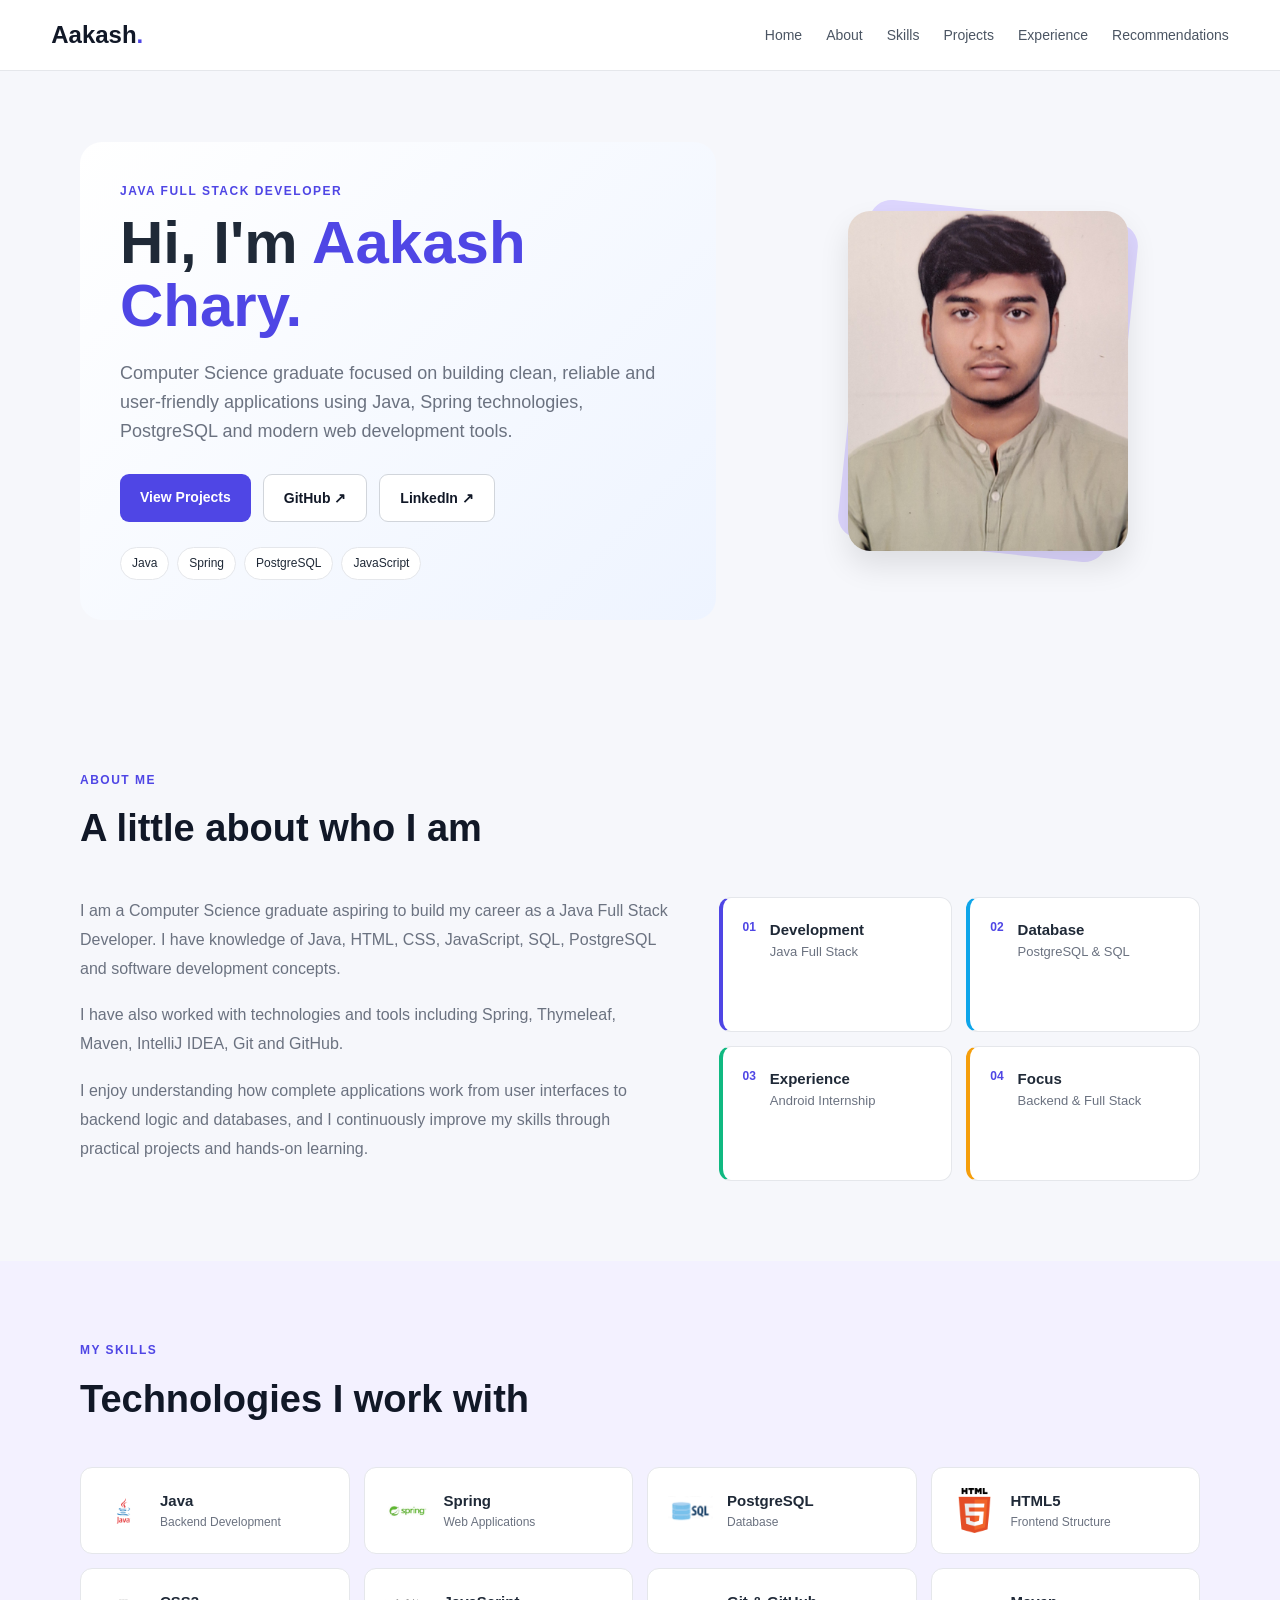
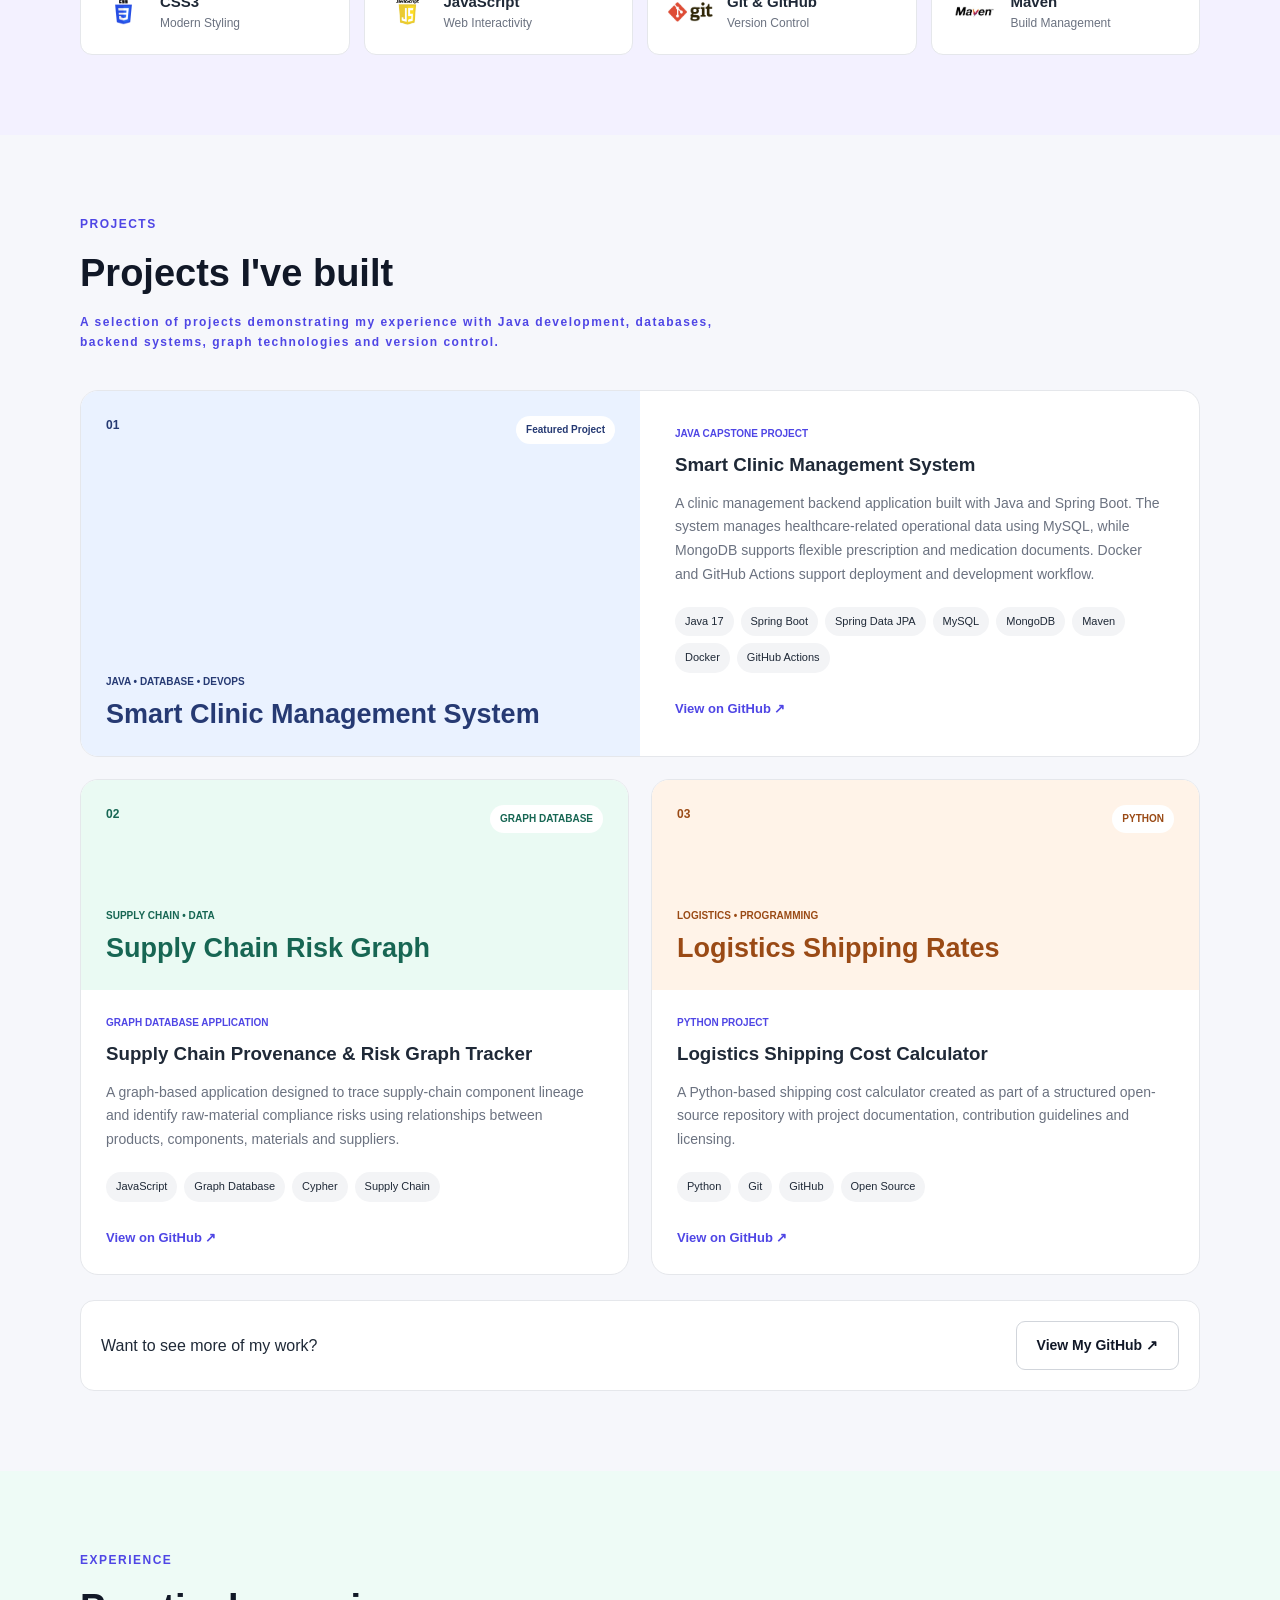
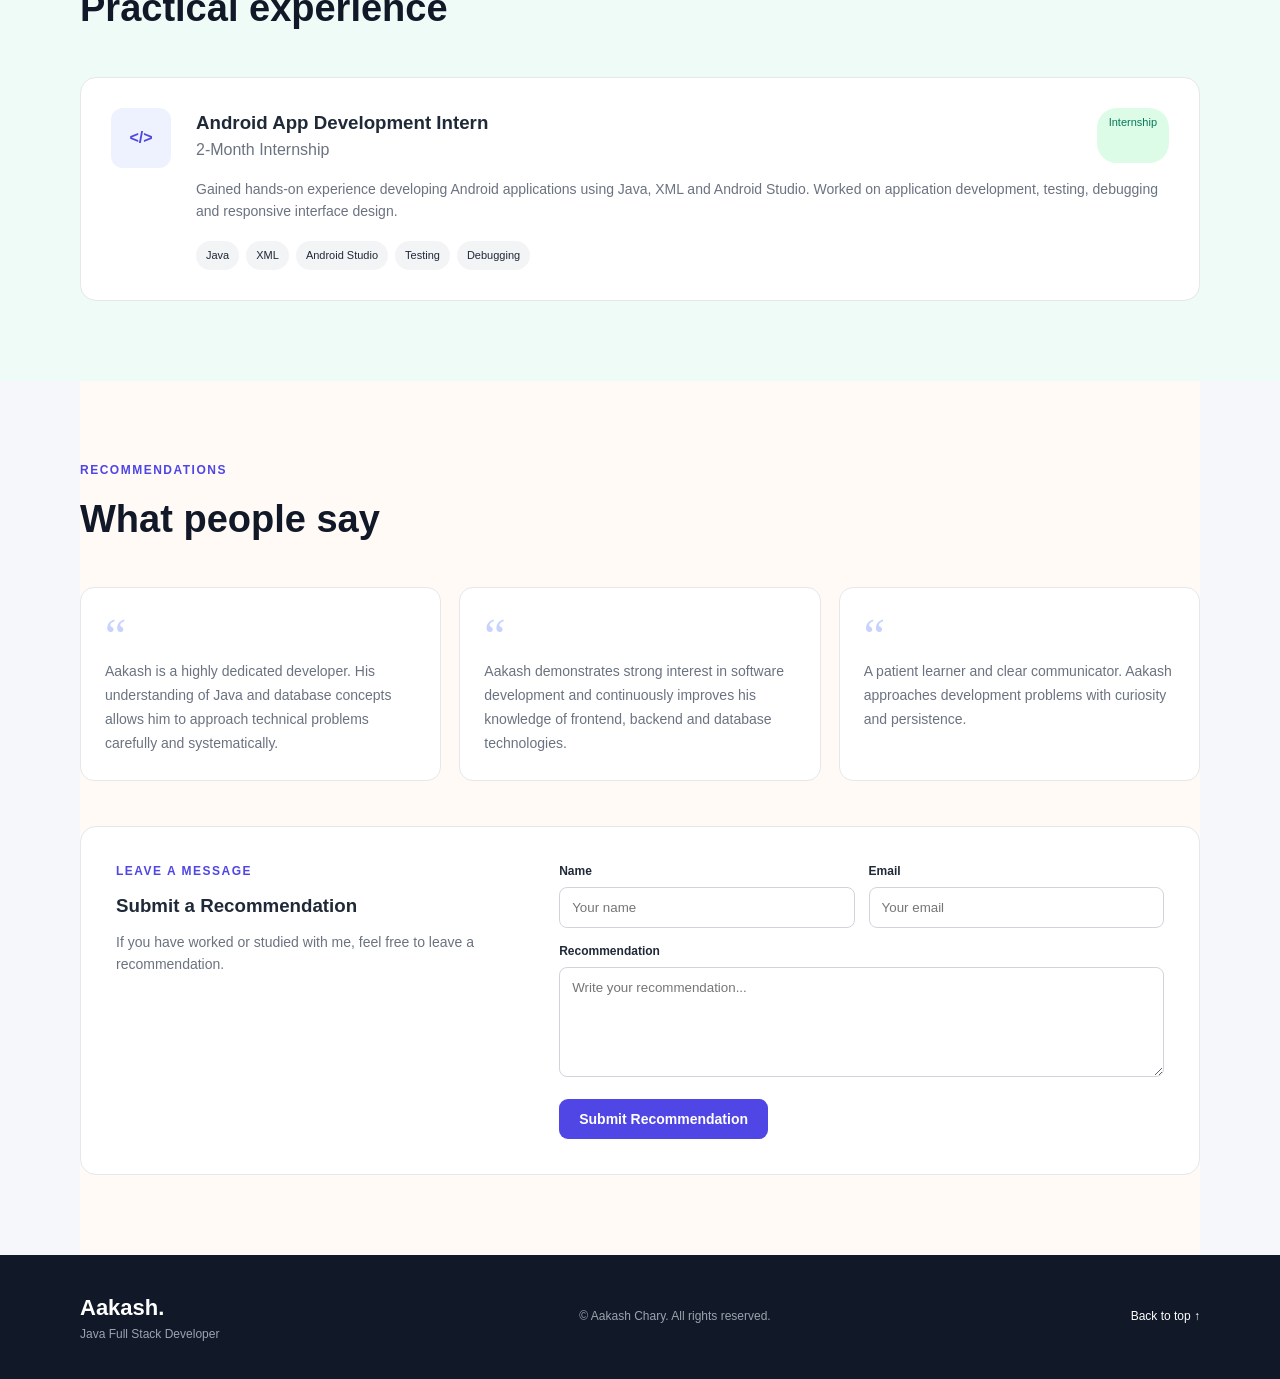
==== index.html @ 5acd891d "Update index.html" ====
<!DOCTYPE html>

<html lang="en">

<head>
    <meta charset="UTF-8">

<meta name="viewport"
      content="width=device-width, initial-scale=1.0">

<meta name="description"
      content="Portfolio of Aakash Chary - Java Full Stack Developer">

<title>Aakash Chary | Java Full Stack Developer</title>

<link rel="stylesheet" href="style.css">

<script src="script.js" defer></script>


</head>

<body id="home">


<!-- Recommendation Popup -->
<div id="popup" class="popup">

    <div class="popup-icon">
        ✓
    </div>

    <div>
        <strong>Thank you!</strong>
        <p>Your recommendation has been added.</p>
    </div>

    <button
        type="button"
        onclick="showPopup(false)"
        aria-label="Close notification"
    >
        ×
    </button>

</div>


<!-- Navigation -->
<header class="header">

    <nav class="navbar">

        <a href="#home" class="logo">
            Aakash<span>.</span>
        </a>

        <button
            class="menu-button"
            id="menuButton"
            aria-label="Open navigation menu"
        >
            ☰
        </button>

        <ul class="nav-links" id="navLinks">

            <li>
                <a href="#home">Home</a>
            </li>

            <li>
                <a href="#about">About</a>
            </li>

            <li>
                <a href="#skills">Skills</a>
            </li>

            <li>
                <a href="#projects">Projects</a>
            </li>

            <li>
                <a href="#experience">Experience</a>
            </li>

            <li>
                <a href="#recommendations">
                    Recommendations
                </a>
            </li>

        </ul>

    </nav>

</header>


<main>

    <!-- HERO -->
    <section class="hero section-container">

        <div class="hero-content">

            <p class="small-heading">
                JAVA FULL STACK DEVELOPER
            </p>

            <h1>
                Hi, I'm
                <span>Aakash Chary.</span>
            </h1>

            <p class="hero-description">
                Computer Science graduate focused on building
                clean, reliable and user-friendly applications
                using Java, Spring technologies, PostgreSQL
                and modern web development tools.
            </p>

            <div class="hero-buttons">

                <a
                    href="#projects"
                    class="button button-primary"
                >
                    View Projects
                </a>

                <a
                    href="https://www.linkedin.com/in/aakashnarayandas/"
                    target="_blank"
                    rel="noopener noreferrer"
                    class="button button-secondary"
                >
                    GitHub ↗
                </a>


    <a href= "https://www.linkedin.com/in/aakashnarayandas/"
       target="_blank"
       rel="noopener noreferrer"
       class="button button-secondary">
        LinkedIn ↗
    </a>

            </div>

            <div class="hero-tags">
                <span>Java</span>
                <span>Spring</span>
                <span>PostgreSQL</span>
                <span>JavaScript</span>
            </div>

        </div>


        <div class="hero-image-wrapper">

            <div class="image-background"></div>

            <img
                src="profile.jpg"
                alt="Aakash Chary"
                class="hero-image"
            >

        </div>

    </section>


    <!-- ABOUT -->
    <section
        id="about"
        class="section section-container"
    >

        <div class="section-title">
            <p>ABOUT ME</p>
            <h2>A little about who I am</h2>
        </div>


        <div class="about-grid">

            <div class="about-content">

                <p>
                    I am a Computer Science graduate aspiring
                    to build my career as a Java Full Stack
                    Developer. I have knowledge of Java,
                    HTML, CSS, JavaScript, SQL, PostgreSQL
                    and software development concepts.
                </p>

                <p>
                    I have also worked with technologies and tools
                    including Spring, Thymeleaf, Maven, IntelliJ IDEA,
                    Git and GitHub.
                </p>

                <p>
                    I enjoy understanding how complete applications
                    work from user interfaces to backend logic and
                    databases, and I continuously improve my skills
                    through practical projects and hands-on learning.
                </p>

            </div>


            <div class="about-details">

                <div class="detail-card">

                    <span class="detail-number">01</span>

                    <div>
                        <h3>Development</h3>
                        <p>Java Full Stack</p>
                    </div>

                </div>


                <div class="detail-card">

                    <span class="detail-number">02</span>

                    <div>
                        <h3>Database</h3>
                        <p>PostgreSQL & SQL</p>
                    </div>

                </div>


                <div class="detail-card">

                    <span class="detail-number">03</span>

                    <div>
                        <h3>Experience</h3>
                        <p>Android Internship</p>
                    </div>

                </div>


                <div class="detail-card">

                    <span class="detail-number">04</span>

                    <div>
                        <h3>Focus</h3>
                        <p>Backend & Full Stack</p>
                    </div>

                </div>

            </div>

        </div>

    </section>


    <!-- SKILLS -->
    <section
        id="skills"
        class="section skills-section"
    >

        <div class="section-container">

            <div class="section-title">
                <p>MY SKILLS</p>
                <h2>Technologies I work with</h2>
            </div>


            <div class="skills-grid">

                <div class="skill-card">

                    <img
                        src="Java-Logo.png"
                        alt="Java Logo"
                    >

                    <div>
                        <h3>Java</h3>
                        <p>Backend Development</p>
                    </div>

                </div>


                <div class="skill-card">

                    <img
                        src="spring-logo.png"
                        alt="spring Logo"
                    >

                    <div>
                        <h3>Spring</h3>
                        <p>Web Applications</p>
                    </div>

                </div>


                <div class="skill-card">

                    <img
                        src="sql-logo.png"
                        alt="PostgreSQL Logo"
                    >

                    <div>
                        <h3>PostgreSQL</h3>
                        <p>Database</p>
                    </div>

                </div>


                <div class="skill-card">

                    <img
                        src="HTMl-logo.png"
                        alt="HTML Logo"
                    >

                    <div>
                        <h3>HTML5</h3>
                        <p>Frontend Structure</p>
                    </div>

                </div>


                <div class="skill-card">

                    <img
                        src="CSSLogo.jpg"
                        alt="CSS Logo"
                    >

                    <div>
                        <h3>CSS3</h3>
                        <p>Modern Styling</p>
                    </div>

                </div>


                <div class="skill-card">

                    <img
                        src="javascript-logo.png"
                        alt="JavaScript Logo"
                    >

                    <div>
                        <h3>JavaScript</h3>
                        <p>Web Interactivity</p>
                    </div>

                </div>


                <div class="skill-card">

                     <img
                        src="git-logo.png"
                        alt="git Logo"
                    >

                    <div>
                        <h3>Git & GitHub</h3>
                        <p>Version Control</p>
                    </div>

                </div>


                <div class="skill-card">

                   <img
                        src="maven-logo.png"
                        alt="maven Logo"
                    >


                    <div>
                        <h3>Maven</h3>
                        <p>Build Management</p>
                    </div>

                </div>

            </div>

        </div>

    </section>


    <!-- PROJECTS -->
    <section
        id="projects"
        class="section section-container"
    >

        <div class="section-title">

            <p>PROJECTS</p>

            <h2>
                Projects I've built
            </h2>

            <p class="section-description">
                A selection of projects demonstrating my experience
                with Java development, databases, backend systems,
                graph technologies and version control.
            </p>

        </div>


        <div class="projects-grid">


            <!-- PROJECT 1 -->
            <article class="project-card featured-project">

                <div class="project-top clinic-project">

                    <div class="project-top-row">

                        <span class="project-number">
                            01
                        </span>

                        <span class="featured-badge">
                            Featured Project
                        </span>

                    </div>

                    <div>

                        <p class="project-small-title">
                            JAVA • DATABASE • DEVOPS
                        </p>

                        <h3>
                            Smart Clinic
                            Management System
                        </h3>

                    </div>

                </div>


                <div class="project-body">

                    <p class="project-category">
                        JAVA CAPSTONE PROJECT
                    </p>

                    <h3>
                        Smart Clinic Management System
                    </h3>

                    <p class="project-description">
                        A clinic management backend application built
                        with Java and Spring Boot. The system manages
                        healthcare-related operational data using MySQL,
                        while MongoDB supports flexible prescription
                        and medication documents. Docker and GitHub
                        Actions support deployment and development workflow.
                    </p>


                    <div class="project-technologies">

                        <span>Java 17</span>
                        <span>Spring Boot</span>
                        <span>Spring Data JPA</span>
                        <span>MySQL</span>
                        <span>MongoDB</span>
                        <span>Maven</span>
                        <span>Docker</span>
                        <span>GitHub Actions</span>

                    </div>


                    <div class="project-links">

                        <a
                            href="https://github.com/aakashkamsahamnida/java-database-capstone"
                            target="_blank"
                            rel="noopener noreferrer"
                        >
                            View on GitHub
                            <span>↗</span>
                        </a>

                    </div>

                </div>

            </article>


            <!-- PROJECT 2 -->
            <article class="project-card">

                <div class="project-top supply-project">

                    <div class="project-top-row">

                        <span class="project-number">
                            02
                        </span>

                        <span class="project-type">
                            GRAPH DATABASE
                        </span>

                    </div>


                    <div>

                        <p class="project-small-title">
                            SUPPLY CHAIN • DATA
                        </p>

                        <h3>
                            Supply Chain
                            Risk Graph
                        </h3>

                    </div>

                </div>


                <div class="project-body">

                    <p class="project-category">
                        GRAPH DATABASE APPLICATION
                    </p>

                    <h3>
                        Supply Chain Provenance
                        & Risk Graph Tracker
                    </h3>

                    <p class="project-description">
                        A graph-based application designed to trace
                        supply-chain component lineage and identify
                        raw-material compliance risks using relationships
                        between products, components, materials and suppliers.
                    </p>


                    <div class="project-technologies">

                        <span>JavaScript</span>
                        <span>Graph Database</span>
                        <span>Cypher</span>
                        <span>Supply Chain</span>

                    </div>


                    <div class="project-links">

                        <a
                            href="https://github.com/aakashkamsahamnida/supply-chain-graph"
                            target="_blank"
                            rel="noopener noreferrer"
                        >
                            View on GitHub
                            <span>↗</span>
                        </a>

                    </div>

                </div>

            </article>


            <!-- PROJECT 3 -->
            <article class="project-card">

                <div class="project-top logistics-project">

                    <div class="project-top-row">

                        <span class="project-number">
                            03
                        </span>

                        <span class="project-type">
                            PYTHON
                        </span>

                    </div>


                    <div>

                        <p class="project-small-title">
                            LOGISTICS • PROGRAMMING
                        </p>

                        <h3>
                            Logistics
                            Shipping Rates
                        </h3>

                    </div>

                </div>


                <div class="project-body">

                    <p class="project-category">
                        PYTHON PROJECT
                    </p>

                    <h3>
                        Logistics Shipping
                        Cost Calculator
                    </h3>

                    <p class="project-description">
                        A Python-based shipping cost calculator
                        created as part of a structured open-source
                        repository with project documentation,
                        contribution guidelines and licensing.
                    </p>


                    <div class="project-technologies">

                        <span>Python</span>
                        <span>Git</span>
                        <span>GitHub</span>
                        <span>Open Source</span>

                    </div>


                    <div class="project-links">

                        <a
                            href="https://github.com/aakashkamsahamnida/LogisticsShippingRates"
                            target="_blank"
                            rel="noopener noreferrer"
                        >
                            View on GitHub
                            <span>↗</span>
                        </a>

                    </div>

                </div>

            </article>

        </div>


        <div class="all-projects-link">

            <p>
                Want to see more of my work?
            </p>

            <a
                href="https://github.com/aakashkamsahamnida"
                target="_blank"
                rel="noopener noreferrer"
                class="button button-secondary"
            >
                View My GitHub ↗
            </a>

        </div>

    </section>


    <!-- EXPERIENCE -->
    <section
        id="experience"
        class="section experience-section"
    >

        <div class="section-container">

            <div class="section-title">
                <p>EXPERIENCE</p>
                <h2>Practical experience</h2>
            </div>


            <div class="experience-card">

                <div class="experience-icon">
                    &lt;/&gt;
                </div>


                <div class="experience-content">

                    <div class="experience-title">

                        <div>

                            <h3>
                                Android App Development Intern
                            </h3>

                            <p>
                                2-Month Internship
                            </p>

                        </div>


                        <span class="experience-badge">
                            Internship
                        </span>

                    </div>


                    <p>
                        Gained hands-on experience developing Android
                        applications using Java, XML and Android Studio.
                        Worked on application development, testing,
                        debugging and responsive interface design.
                    </p>


                    <div class="experience-skills">

                        <span>Java</span>
                        <span>XML</span>
                        <span>Android Studio</span>
                        <span>Testing</span>
                        <span>Debugging</span>

                    </div>

                </div>

            </div>

        </div>

    </section>


    <!-- RECOMMENDATIONS -->
    <section
        id="recommendations"
        class="section section-container"
    >

        <div class="section-title">

            <p>RECOMMENDATIONS</p>

            <h2>
                What people say
            </h2>

        </div>


        <div
            id="all_recommendations"
            class="recommendations-grid"
        >

            <article class="recommendation-card">

                <div class="quote">
                    “
                </div>

                <p class="rec-text">
                    Aakash is a highly dedicated developer.
                    His understanding of Java and database
                    concepts allows him to approach technical
                    problems carefully and systematically.
                </p>

            </article>


            <article class="recommendation-card">

                <div class="quote">
                    “
                </div>

                <p class="rec-text">
                    Aakash demonstrates strong interest in
                    software development and continuously
                    improves his knowledge of frontend,
                    backend and database technologies.
                </p>

            </article>


            <article class="recommendation-card">

                <div class="quote">
                    “
                </div>

                <p class="rec-text">
                    A patient learner and clear communicator.
                    Aakash approaches development problems
                    with curiosity and persistence.
                </p>

            </article>

        </div>


        <div class="recommendation-form-container">

            <div class="recommendation-info">

                <p class="small-heading">
                    LEAVE A MESSAGE
                </p>

                <h3>
                    Submit a Recommendation
                </h3>

                <p>
                    If you have worked or studied with me,
                    feel free to leave a recommendation.
                </p>

            </div>


            <form id="recommendation_form">

                <div class="form-row">

                    <div class="form-group">

                        <label for="new_name">
                            Name
                        </label>

                        <input
                            type="text"
                            id="new_name"
                            placeholder="Your name"
                            required
                        >

                    </div>


                    <div class="form-group">

                        <label for="new_email">
                            Email
                        </label>

                        <input
                            type="email"
                            id="new_email"
                            placeholder="Your email"
                            required
                        >

                    </div>

                </div>


                <div class="form-group">

                    <label for="new_recommendation">
                        Recommendation
                    </label>

                    <textarea
                        id="new_recommendation"
                        placeholder="Write your recommendation..."
                        required
                    ></textarea>

                </div>


                <button
                    type="submit"
                    class="button button-primary"
                >
                    Submit Recommendation
                </button>

            </form>

        </div>

    </section>

</main>


<!-- FOOTER -->
<footer class="footer">

    <div class="section-container footer-content">

        <div>

            <a href="#home" class="footer-logo">
                Aakash<span>.</span>
            </a>

            <p>
                Java Full Stack Developer
            </p>

        </div>


        <p>
            © <span id="currentYear"></span>
            Aakash Chary. All rights reserved.
        </p>


        <a href="#home" class="back-top">
            Back to top ↑
        </a>

    </div>

</footer>


</body>

</html>
---- style.css ----
* {
    margin: 0;
    padding: 0;
    box-sizing: border-box;
}

html {
    scroll-behavior: smooth;
}

body {
    font-family: Arial, Helvetica, sans-serif;
    background-color: #f6f7fb;
    color: #1f2937;
    line-height: 1.6;
}

img {
    max-width: 100%;
    display: block;
}

.section-container {
    width: 90%;
    max-width: 1120px;
    margin: auto;
}

.section {
    padding: 80px 0;
}


/* NAVBAR */

.header {
    position: sticky;
    top: 0;
    z-index: 1000;
    background-color: white;
    border-bottom: 1px solid #e5e7eb;
}

.navbar {
    width: 92%;
    max-width: 1200px;
    min-height: 70px;
    margin: auto;

    display: flex;
    align-items: center;
    justify-content: space-between;
}

.logo {
    text-decoration: none;
    font-size: 24px;
    font-weight: bold;
    color: #111827;
}

.logo span {
    color: #4f46e5;
}

.nav-links {
    list-style: none;
    display: flex;
    gap: 24px;
}

.nav-links a {
    text-decoration: none;
    color: #4b5563;
    font-size: 14px;
}

.nav-links a:hover {
    color: #4f46e5;
    font-weight: bold;
    text-decoration: underline;
}

.menu-button {
    display: none;
    border: none;
    background: none;
    font-size: 26px;
    cursor: pointer;
}


/* HERO */

.hero {
    min-height: 620px;

    display: grid;
    grid-template-columns: 1.2fr 0.8fr;
    align-items: center;
    gap: 60px;

    padding-top: 70px;
    padding-bottom: 70px;
}

.hero-content {
    padding: 40px;

    background: linear-gradient(
        135deg,
        #ffffff,
        #eef4ff
    );

    border-radius: 22px;
}

.small-heading {
    color: #4f46e5;
    font-size: 12px;
    font-weight: bold;
    letter-spacing: 1.5px;
    margin-bottom: 10px;
}

.hero h1 {
    font-size: 60px;
    line-height: 1.05;
    margin-bottom: 22px;
}

.hero h1 span {
    color: #4f46e5;
}

.hero-description {
    color: #6b7280;
    font-size: 18px;
    max-width: 650px;
}

.hero-buttons {
    display: flex;
    gap: 12px;
    margin-top: 28px;
}

.button {
    display: inline-block;
    padding: 12px 20px;

    border-radius: 9px;
    text-decoration: none;

    font-size: 14px;
    font-weight: bold;

    cursor: pointer;
}

.button-primary {
    background-color: #4f46e5;
    color: white;
    border: none;
}

.button-primary:hover {
    background-color: #4338ca;
}

.button-secondary {
    background-color: white;
    color: #111827;
    border: 1px solid #d1d5db;
}

.hero-tags {
    display: flex;
    flex-wrap: wrap;
    gap: 8px;
    margin-top: 25px;
}

.hero-tags span {
    background-color: white;
    border: 1px solid #e5e7eb;
    border-radius: 20px;

    padding: 6px 11px;

    font-size: 12px;
}

.hero-image-wrapper {
    position: relative;

    display: flex;
    justify-content: center;
}

.hero-image {
    position: relative;
    z-index: 2;

    width: 280px;
    height: 340px;

    object-fit: cover;

    border-radius: 22px;

    box-shadow: 0 15px 30px rgba(0, 0, 0, 0.1);
}

.image-background {
    position: absolute;

    width: 270px;
    height: 340px;

    background-color: #ddd6fe;

    border-radius: 22px;

    transform: rotate(6deg);
}


/* SECTION HEADINGS */

.section-title {
    margin-bottom: 38px;
}

.section-title > p {
    color: #4f46e5;
    font-size: 12px;
    font-weight: bold;
    letter-spacing: 1.5px;
    margin-bottom: 8px;
}

.section-title h2 {
    font-size: 38px;
    color: #111827;
}

.section-description {
    margin-top: 10px;
    max-width: 650px;
    color: #6b7280;
}


/* ABOUT */

.about-grid {
    display: grid;
    grid-template-columns: 1.1fr 0.9fr;
    gap: 50px;
}

.about-content p {
    color: #6b7280;
    margin-bottom: 18px;
    line-height: 1.8;
}

.about-details {
    display: grid;
    grid-template-columns: repeat(2, 1fr);
    gap: 14px;
}

.detail-card {
    display: flex;
    gap: 14px;

    background-color: white;

    padding: 20px;

    border: 1px solid #e5e7eb;
    border-left: 4px solid #4f46e5;

    border-radius: 12px;
}

.detail-card:nth-child(2) {
    border-left-color: #0ea5e9;
}

.detail-card:nth-child(3) {
    border-left-color: #10b981;
}

.detail-card:nth-child(4) {
    border-left-color: #f59e0b;
}

.detail-number {
    color: #4f46e5;
    font-size: 12px;
    font-weight: bold;
}

.detail-card h3 {
    font-size: 15px;
}

.detail-card p {
    color: #6b7280;
    font-size: 13px;
}


/* SKILLS */

.skills-section {
    background-color: #f3f1ff;
}

.skills-grid {
    display: grid;
    grid-template-columns: repeat(4, 1fr);
    gap: 14px;
}

.skill-card {
    display: flex;
    align-items: center;
    gap: 14px;

    background-color: white;

    padding: 20px;

    border-radius: 12px;

    border: 1px solid #e5e7eb;
}

.skill-card:hover {
    transform: translateY(-3px);
}

.skill-card img {
    width: 45px;
    height: 45px;
    object-fit: contain;
}

.skill-letter {
    width: 45px;
    height: 45px;

    display: flex;
    align-items: center;
    justify-content: center;

    background-color: #eef2ff;
    color: #4f46e5;

    border-radius: 10px;

    font-weight: bold;
}

.skill-card h3 {
    font-size: 15px;
}

.skill-card p {
    font-size: 12px;
    color: #6b7280;
}


/* PROJECTS */

.projects-grid {
    display: grid;
    grid-template-columns: repeat(2, 1fr);
    gap: 22px;
}

.project-card {
    background-color: white;

    border: 1px solid #e5e7eb;

    border-radius: 18px;

    overflow: hidden;
}

.featured-project {
    grid-column: 1 / -1;

    display: grid;
    grid-template-columns: 1fr 1fr;
}

.project-top {
    min-height: 210px;
    padding: 25px;

    display: flex;
    flex-direction: column;
    justify-content: space-between;
}

.featured-project .project-top {
    min-height: 360px;
}

.project-top-row {
    display: flex;
    justify-content: space-between;
}

.project-number {
    font-size: 12px;
    font-weight: bold;
}

.project-type,
.featured-badge {
    font-size: 10px;
    font-weight: bold;

    background-color: white;

    padding: 6px 10px;

    border-radius: 20px;
}

.project-small-title {
    font-size: 10px;
    font-weight: bold;

    margin-bottom: 8px;
}

.project-top h3 {
    font-size: 27px;
    line-height: 1.2;
}

.clinic-project {
    background-color: #eaf2ff;
    color: #263a73;
}

.supply-project {
    background-color: #eafaf3;
    color: #176653;
}

.logistics-project {
    background-color: #fff3e8;
    color: #9a4a15;
}

.project-body {
    padding: 25px;
}

.featured-project .project-body {
    display: flex;
    flex-direction: column;
    justify-content: center;
    padding: 35px;
}

.project-category {
    color: #4f46e5;
    font-size: 10px;
    font-weight: bold;

    margin-bottom: 8px;
}

.project-body h3 {
    margin-bottom: 12px;
}

.project-description {
    color: #6b7280;
    font-size: 14px;
    line-height: 1.7;
}

.project-technologies {
    display: flex;
    flex-wrap: wrap;
    gap: 7px;

    margin-top: 20px;
}

.project-technologies span {
    background-color: #f3f4f6;

    padding: 6px 10px;

    border-radius: 20px;

    font-size: 11px;
}

.project-links {
    margin-top: 22px;
}

.project-links a {
    color: #4f46e5;
    text-decoration: none;
    font-weight: bold;
    font-size: 13px;
}

.project-links a:hover {
    text-decoration: underline;
}

.all-projects-link {
    margin-top: 25px;

    padding: 20px;

    display: flex;
    justify-content: space-between;
    align-items: center;

    background-color: white;

    border: 1px solid #e5e7eb;

    border-radius: 14px;
}


/* EXPERIENCE */

.experience-section {
    background-color: #eefbf6;
}

.experience-card {
    display: grid;
    grid-template-columns: auto 1fr;

    gap: 25px;

    padding: 30px;

    background-color: white;

    border: 1px solid #e5e7eb;

    border-radius: 16px;
}

.experience-icon {
    width: 60px;
    height: 60px;

    display: flex;
    align-items: center;
    justify-content: center;

    background-color: #eef2ff;

    color: #4f46e5;

    border-radius: 12px;

    font-weight: bold;
}

.experience-title {
    display: flex;
    justify-content: space-between;

    margin-bottom: 15px;
}

.experience-title p,
.experience-content > p {
    color: #6b7280;
}

.experience-content > p {
    font-size: 14px;
}

.experience-badge {
    background-color: #dcfce7;
    color: #047857;

    padding: 6px 12px;

    border-radius: 20px;

    font-size: 11px;
}

.experience-skills {
    display: flex;
    flex-wrap: wrap;

    gap: 7px;

    margin-top: 18px;
}

.experience-skills span {
    background-color: #f3f4f6;

    padding: 6px 10px;

    border-radius: 20px;

    font-size: 11px;
}


/* RECOMMENDATIONS */

#recommendations {
    background-color: #fffaf5;
}

.recommendations-grid {
    display: grid;

    grid-template-columns: repeat(3, 1fr);

    gap: 18px;
}

.recommendation-card {
    background-color: white;

    padding: 24px;

    border: 1px solid #e5e7eb;

    border-radius: 14px;
}

.quote {
    font-family: Georgia, serif;

    color: #c7d2fe;

    font-size: 48px;

    line-height: 1;
}

.rec-text {
    color: #6b7280;

    font-size: 14px;

    line-height: 1.7;
}

.recommendation-author {
    display: block;

    margin-top: 12px;

    font-size: 13px;
}


/* FORM */

.recommendation-form-container {
    margin-top: 45px;

    display: grid;
    grid-template-columns: 0.8fr 1.2fr;

    gap: 40px;

    padding: 35px;

    background-color: white;

    border: 1px solid #e5e7eb;

    border-radius: 16px;
}

.recommendation-info h3 {
    margin-bottom: 10px;
}

.recommendation-info p:last-child {
    color: #6b7280;

    font-size: 14px;
}

.form-row {
    display: grid;

    grid-template-columns: 1fr 1fr;

    gap: 14px;
}

.form-group {
    margin-bottom: 14px;
}

.form-group label {
    display: block;

    margin-bottom: 6px;

    font-size: 12px;

    font-weight: bold;
}

.form-group input,
.form-group textarea {
    width: 100%;

    padding: 12px;

    border: 1px solid #d1d5db;

    border-radius: 8px;

    font-family: Arial, Helvetica, sans-serif;
}

.form-group textarea {
    min-height: 110px;

    resize: vertical;
}


/* POPUP */

.popup {
    display: none;

    position: fixed;

    top: 90px;

    left: 50%;

    transform: translateX(-50%);

    z-index: 2000;

    width: 90%;
    max-width: 420px;

    padding: 14px;

    align-items: center;

    gap: 12px;

    background-color: #f0fdf4;

    color: #166534;

    border: 1px solid #bbf7d0;

    border-radius: 10px;
}

.popup-icon {
    width: 34px;
    height: 34px;

    display: flex;
    align-items: center;
    justify-content: center;

    background-color: #22c55e;

    color: white;

    border-radius: 50%;

    font-weight: bold;
}

.popup button {
    margin-left: auto;

    border: none;

    background: none;

    font-size: 20px;

    cursor: pointer;
}


/* FOOTER */

.footer {
    background-color: #111827;

    color: white;

    padding: 35px 0;
}

.footer-content {
    display: flex;
    justify-content: space-between;
    align-items: center;

    gap: 20px;
}

.footer-logo {
    color: white;

    text-decoration: none;

    font-size: 22px;

    font-weight: bold;
}

.footer-content p {
    color: #9ca3af;

    font-size: 12px;
}

.back-top {
    color: white;

    text-decoration: none;

    font-size: 12px;
}


/* TABLET */

@media screen and (max-width: 950px) {

    .hero {
        grid-template-columns: 1fr;

        text-align: center;
    }

    .hero-image-wrapper {
        order: -1;
    }

    .hero-buttons,
    .hero-tags {
        justify-content: center;
    }

    .about-grid {
        grid-template-columns: 1fr;
    }

    .skills-grid {
        grid-template-columns: repeat(2, 1fr);
    }

    .projects-grid {
        grid-template-columns: 1fr;
    }

    .featured-project {
        grid-column: auto;

        display: block;
    }

    .featured-project .project-top {
        min-height: 220px;
    }

    .recommendations-grid {
        grid-template-columns: 1fr;
    }

    .recommendation-form-container {
        grid-template-columns: 1fr;
    }
}


/* MOBILE */

@media screen and (max-width: 800px) {

    .menu-button {
        display: block;
    }

    .nav-links {
        display: none;

        position: absolute;

        top: 70px;

        left: 0;
        right: 0;

        flex-direction: column;

        background-color: white;

        padding: 20px;
    }

    .nav-links.active {
        display: flex;
    }

    .experience-card {
        grid-template-columns: 1fr;
    }

    .footer-content {
        flex-direction: column;

        text-align: center;
    }
}


/* SMALL MOBILE */

@media screen and (max-width: 600px) {

    .section {
        padding: 60px 0;
    }

    .hero {
        min-height: auto;

        padding-top: 40px;
    }

    .hero-content {
        padding: 25px 20px;
    }

    .hero h1 {
        font-size: 42px;
    }

    .hero-description {
        font-size: 16px;
    }

    .hero-buttons {
        flex-direction: column;
    }

    .about-details {
        grid-template-columns: 1fr;
    }

    .skills-grid {
        grid-template-columns: 1fr;
    }

    .form-row {
        grid-template-columns: 1fr;
    }

    .recommendation-form-container {
        padding: 22px;
    }

    .all-projects-link {
        flex-direction: column;

        text-align: center;
    }
}
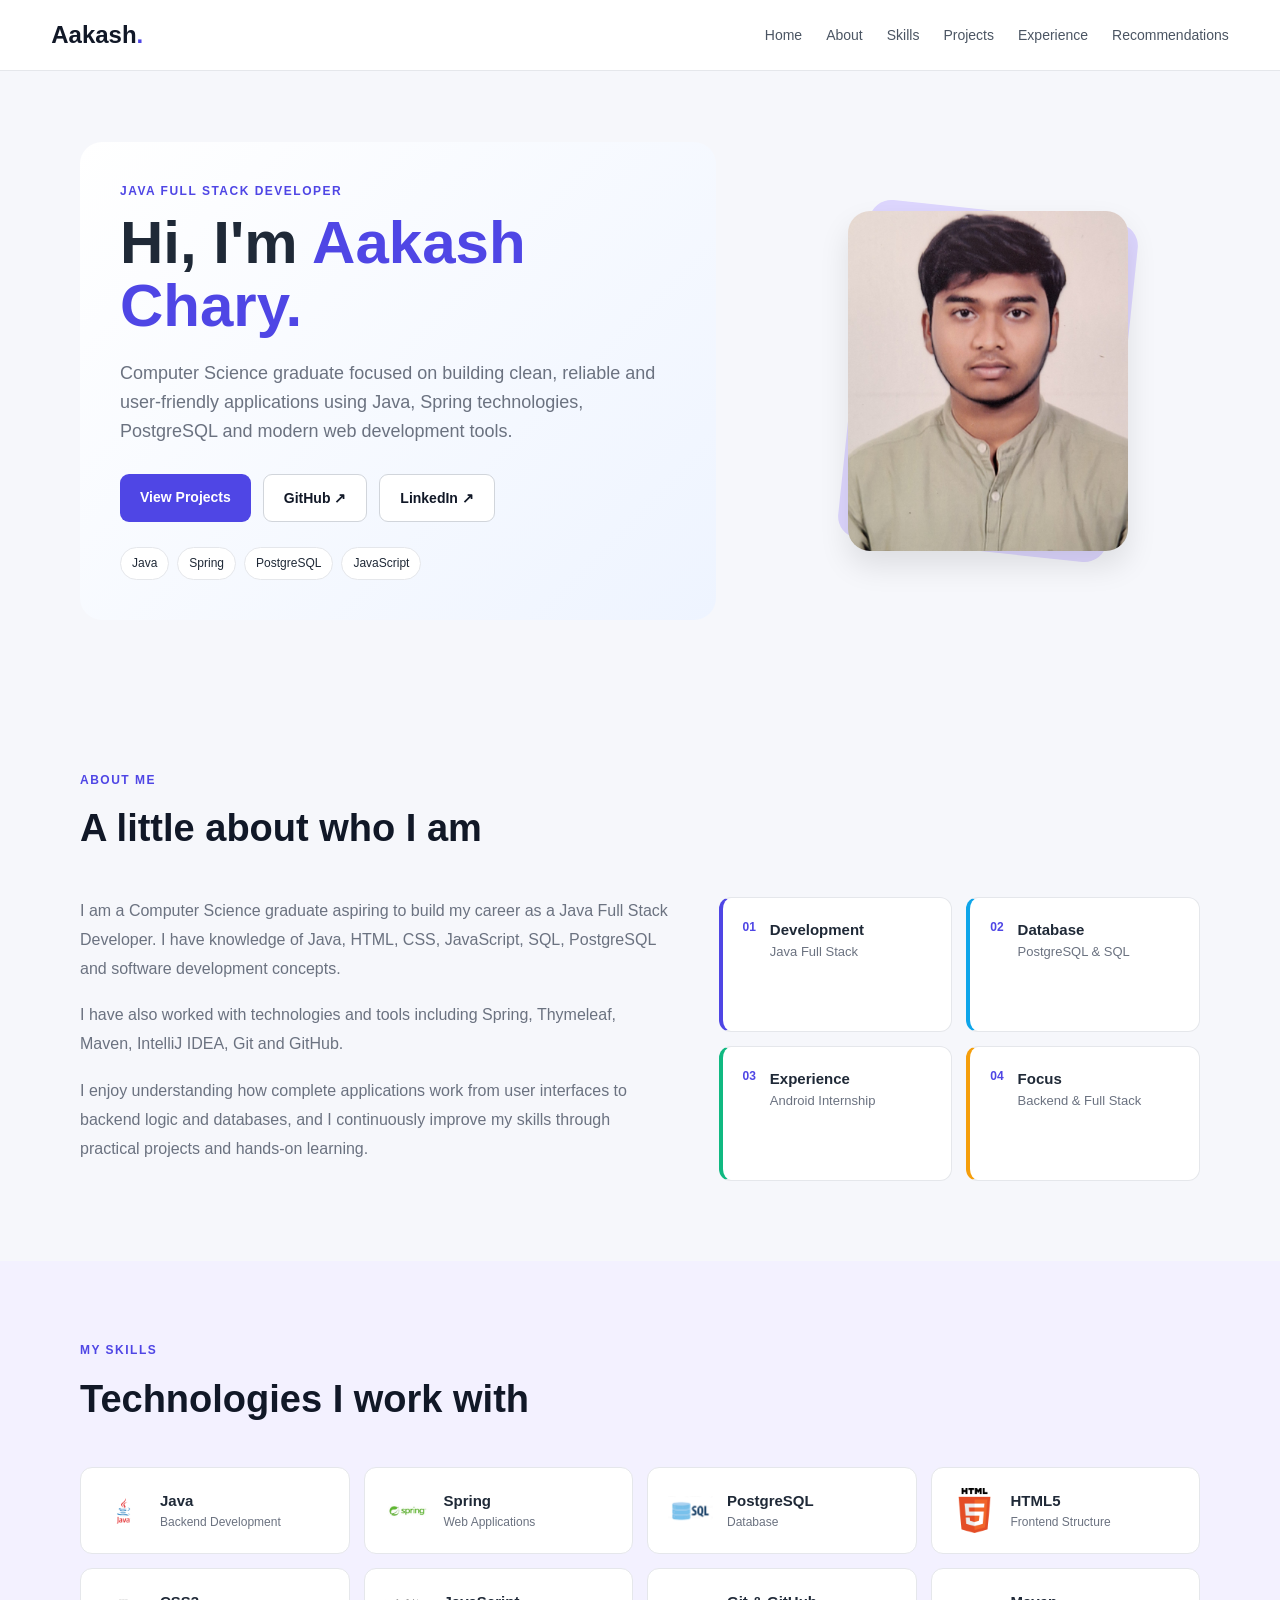
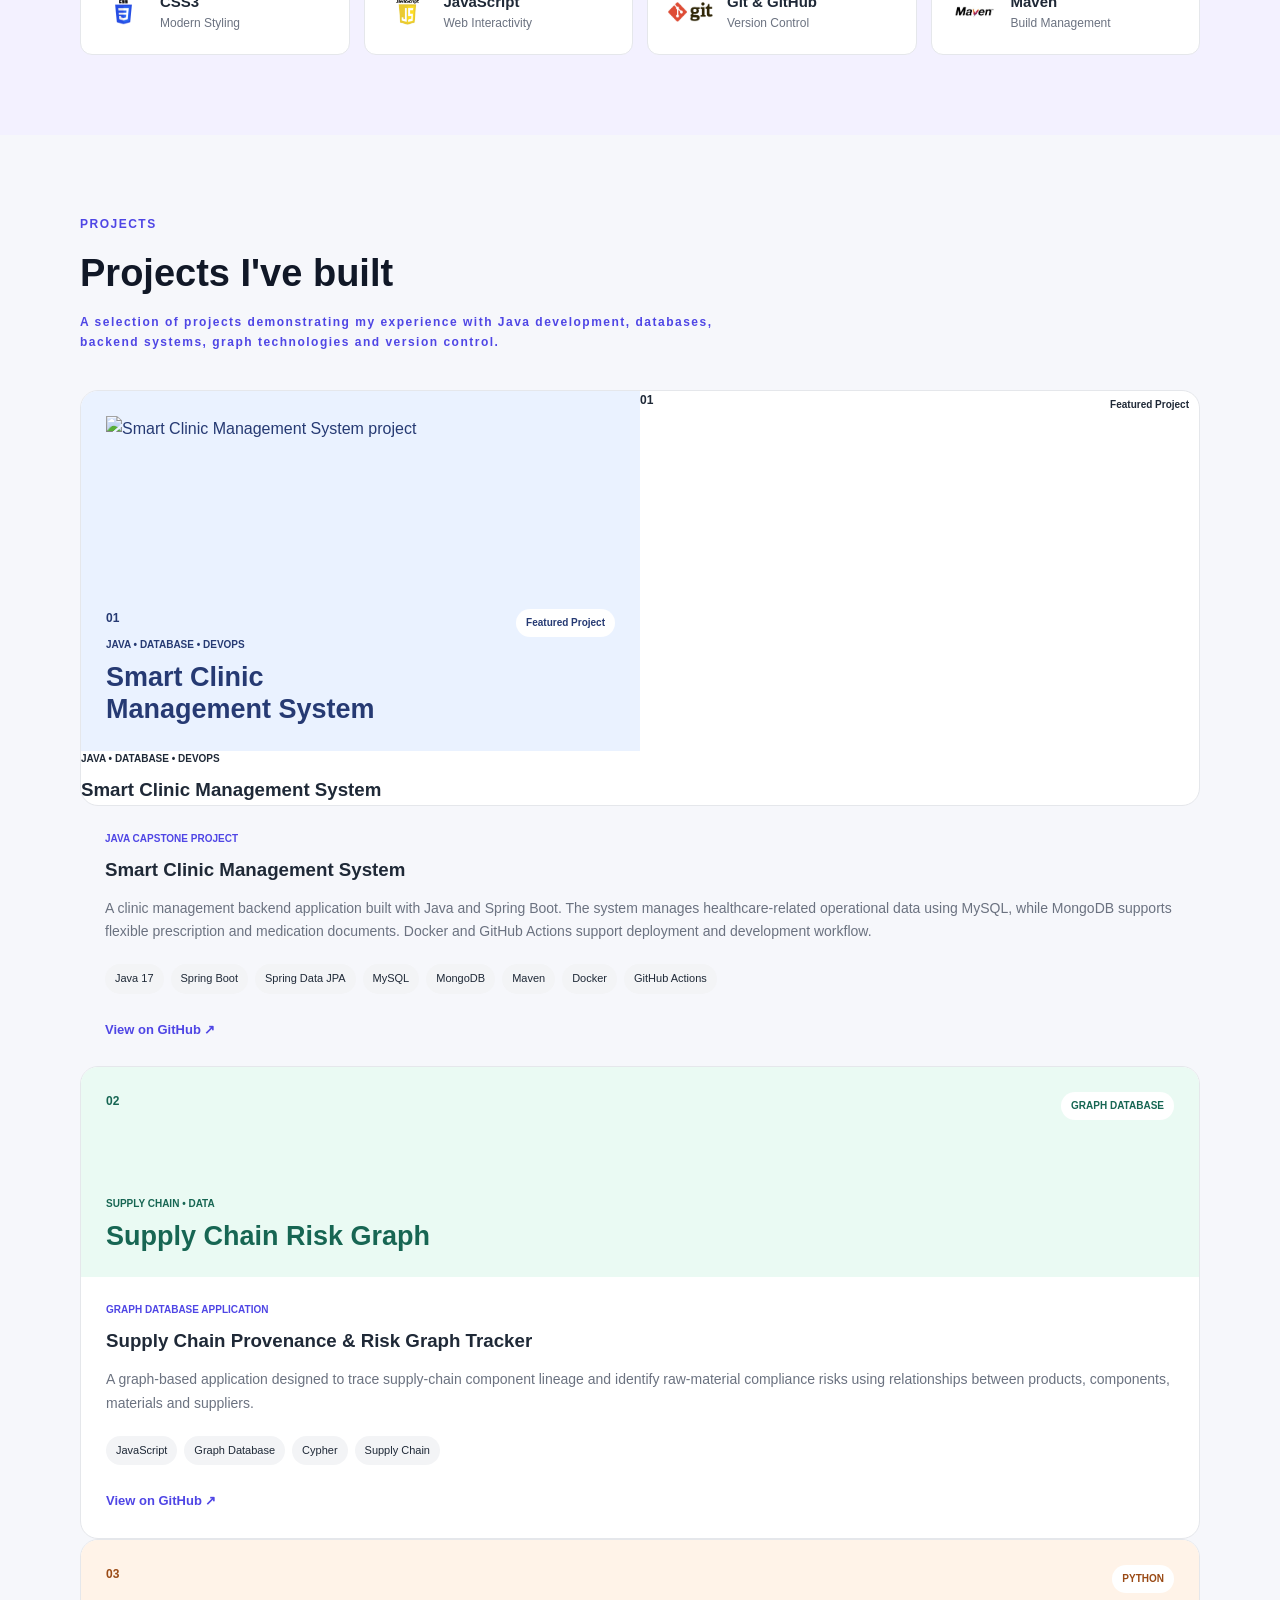
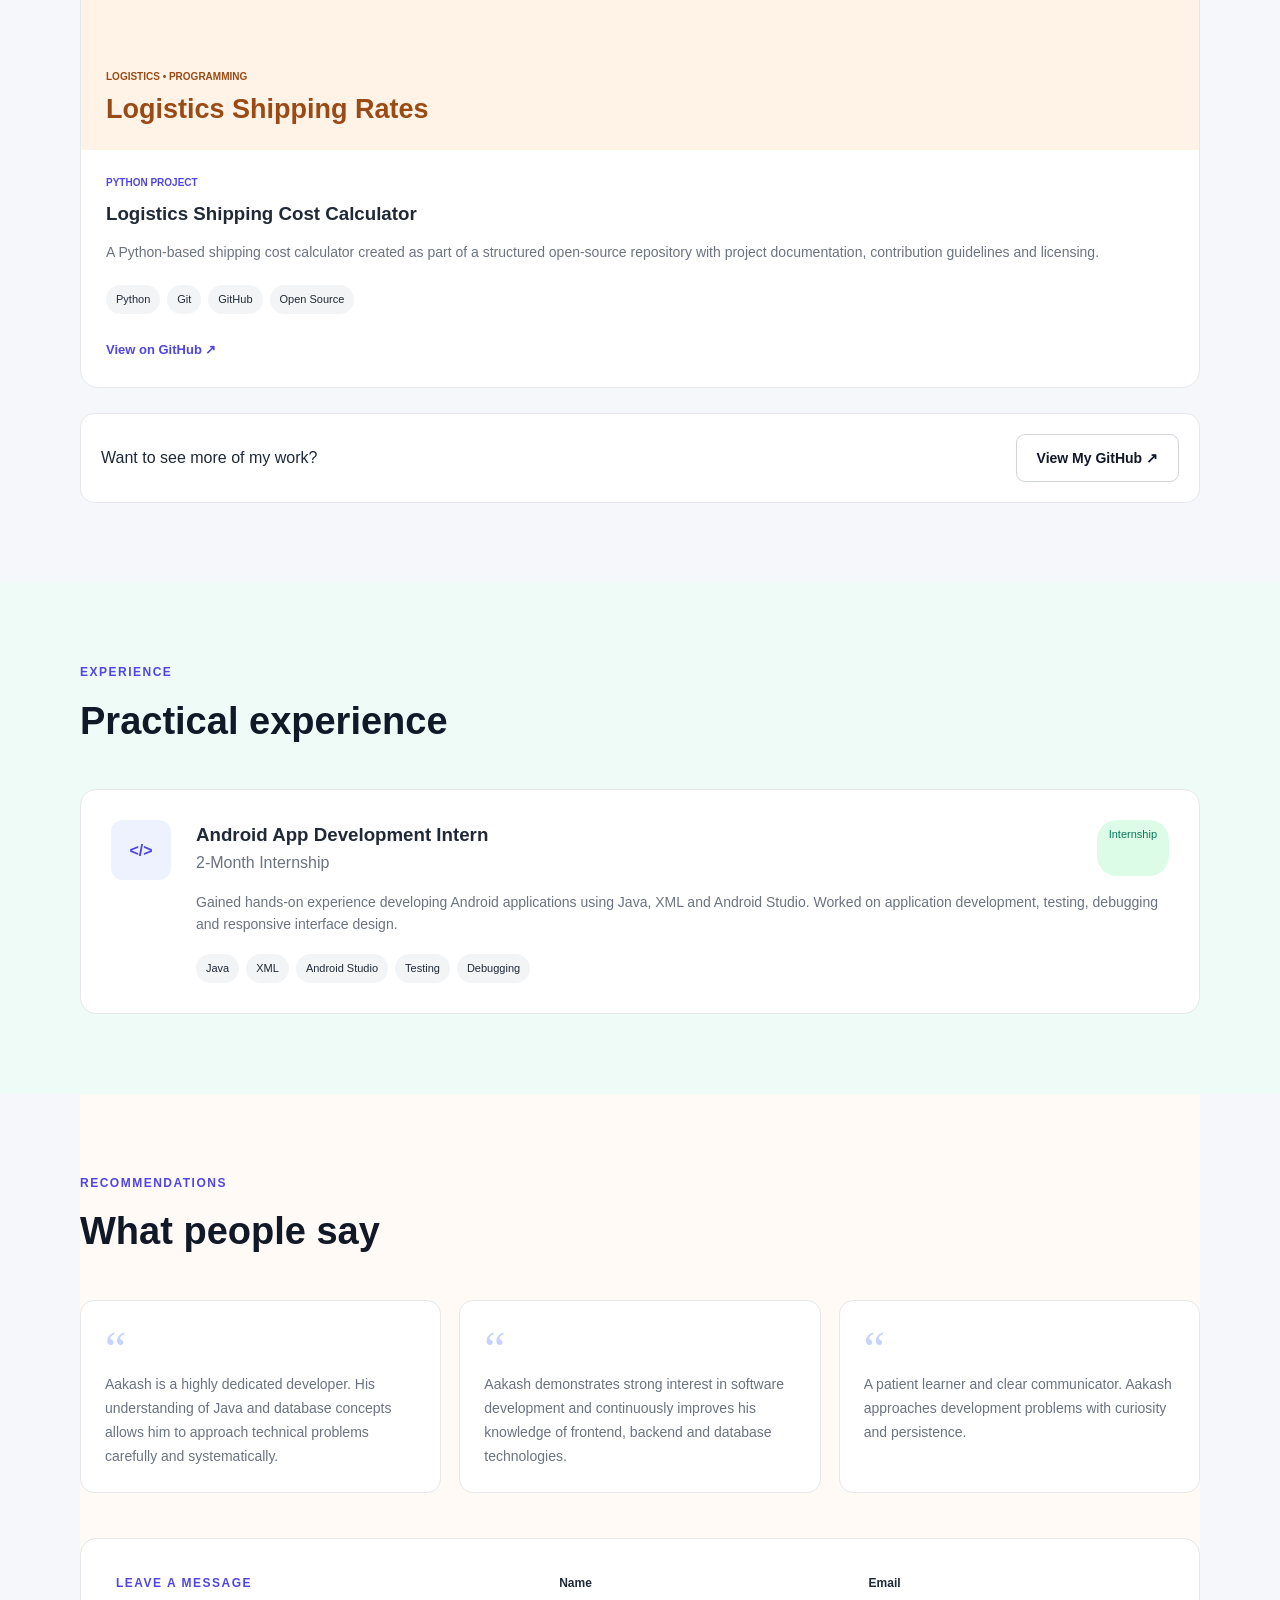
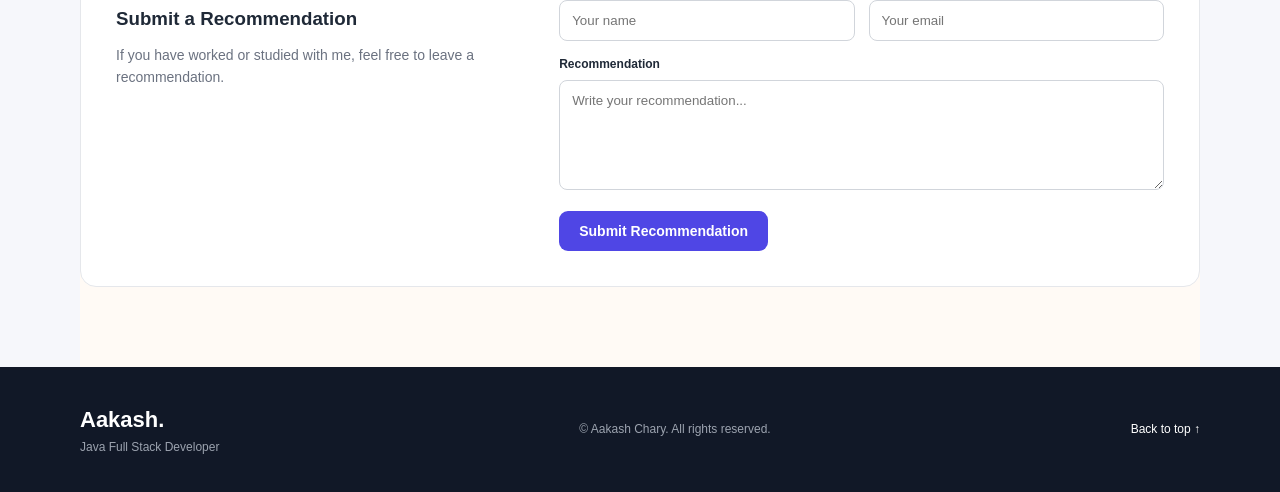
==== commit 320b1b18: "Update index.html" ====
--- a/index.html
+++ b/index.html
@@ -443,6 +443,30 @@
             <article class="project-card featured-project">
 
                 <div class="project-top clinic-project">
+    <img
+        src="smart-clinic-project.png"
+        alt="Smart Clinic Management System project"
+        class="project-image"
+    >
+
+    <div class="project-overlay">
+        <div class="project-top-row">
+            <span class="project-number">01</span>
+            <span class="featured-badge">Featured Project</span>
+        </div>
+
+        <div>
+            <p class="project-small-title">
+                JAVA • DATABASE • DEVOPS
+            </p>
+
+            <h3>
+                Smart Clinic<br>
+                Management System
+            </h3>
+        </div>
+    </div>
+</div>
 
                     <div class="project-top-row">
 
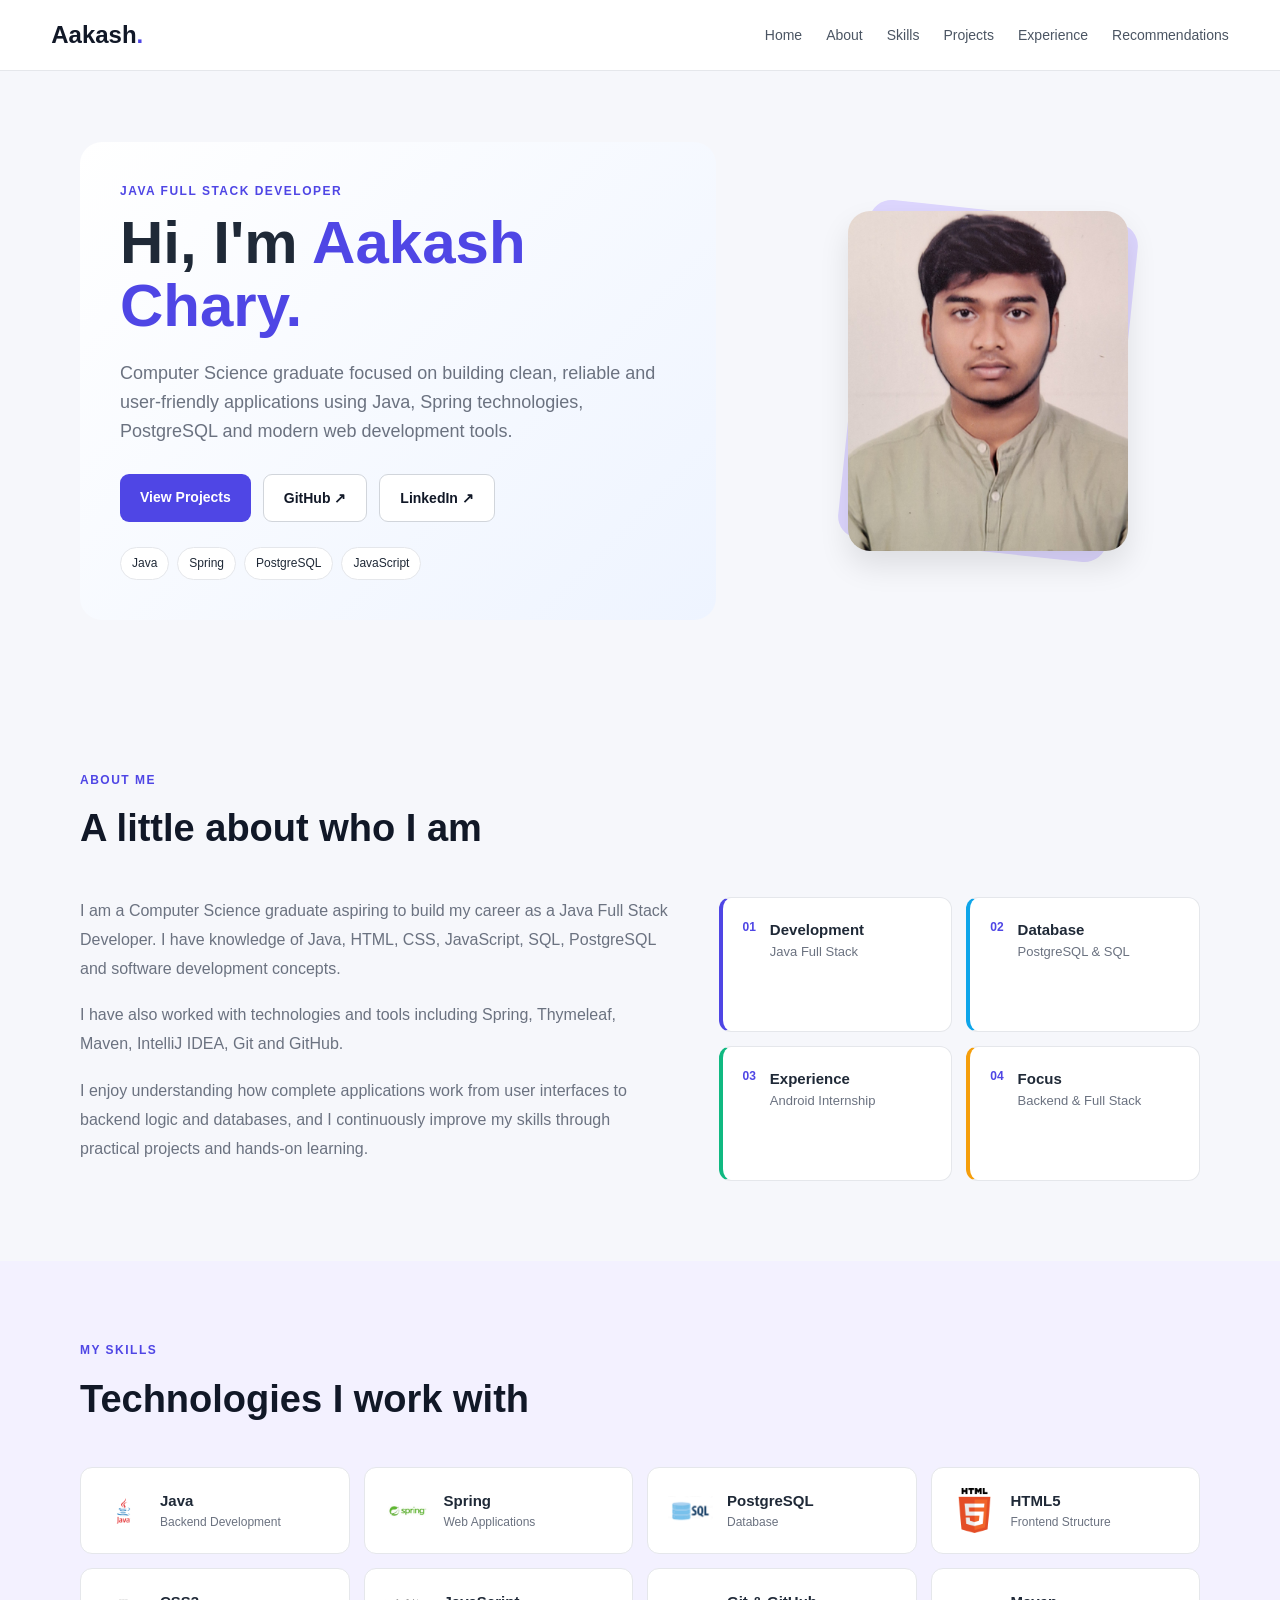
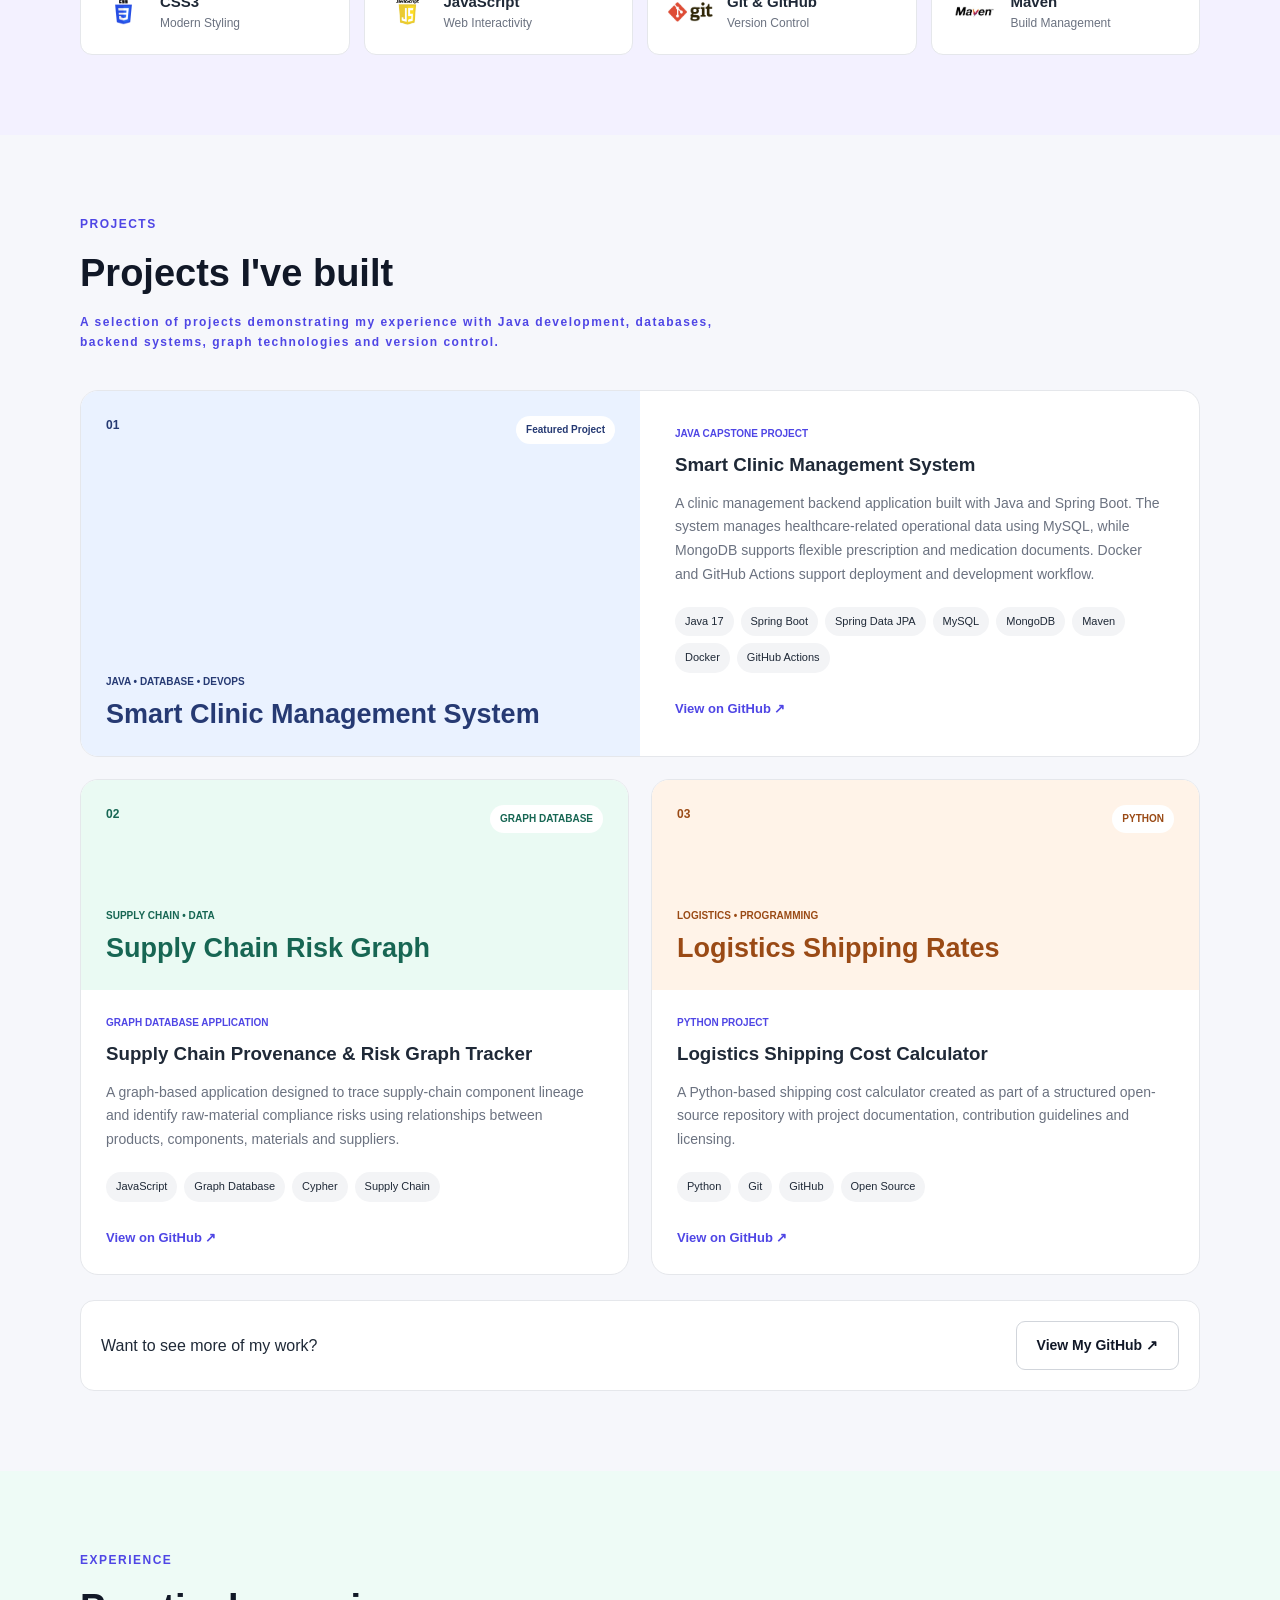
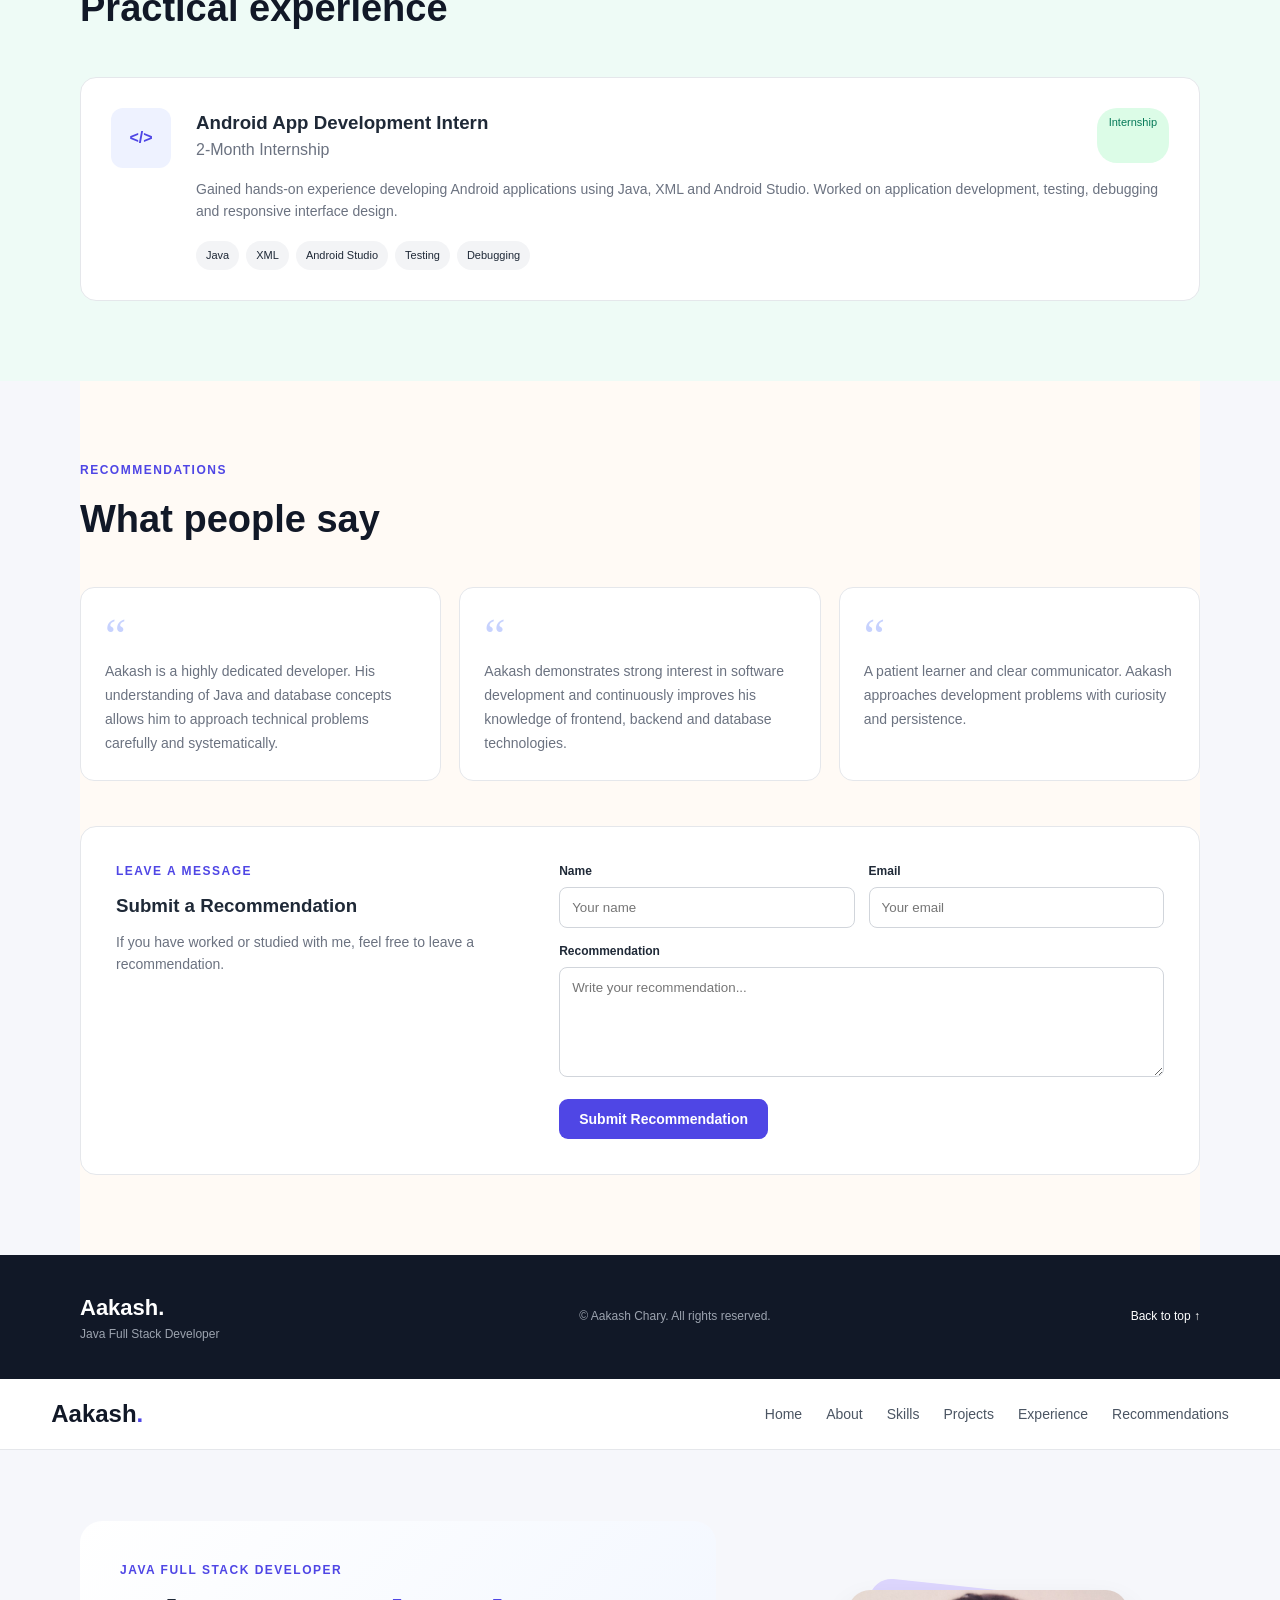
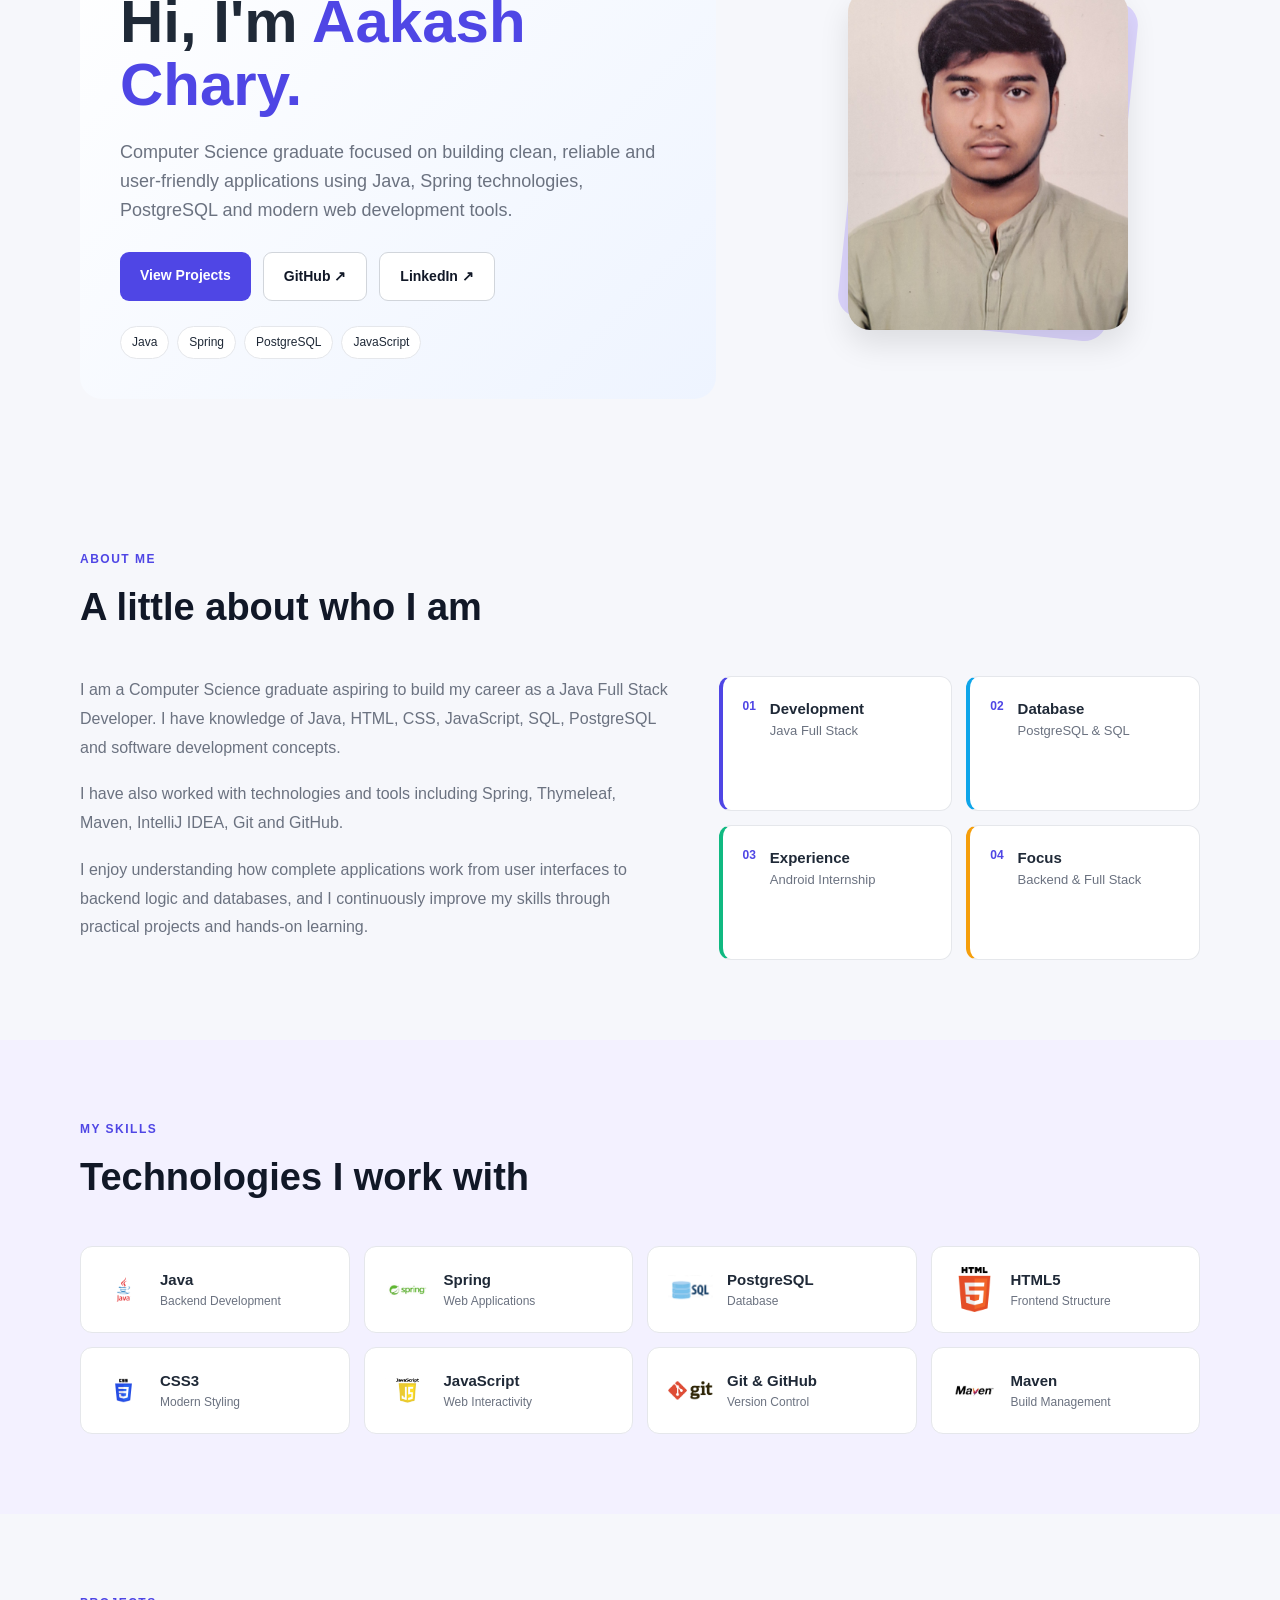
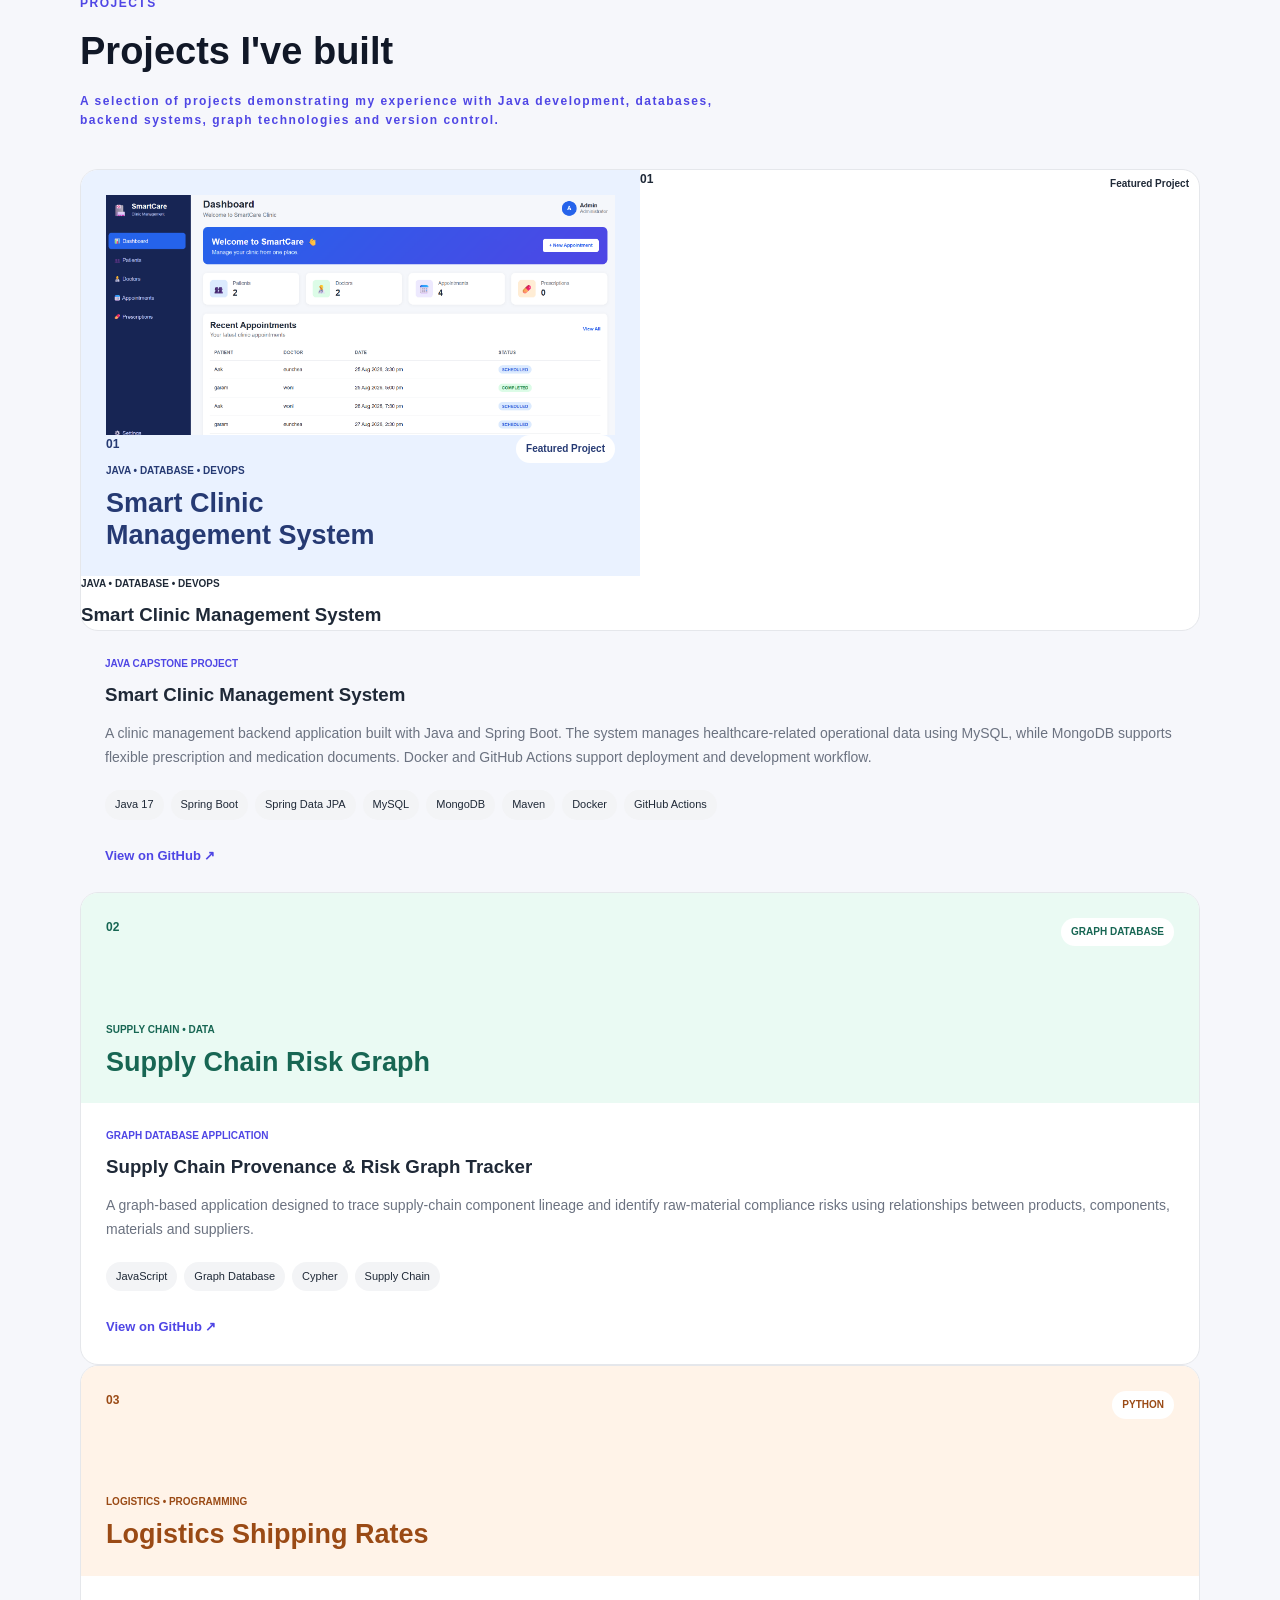
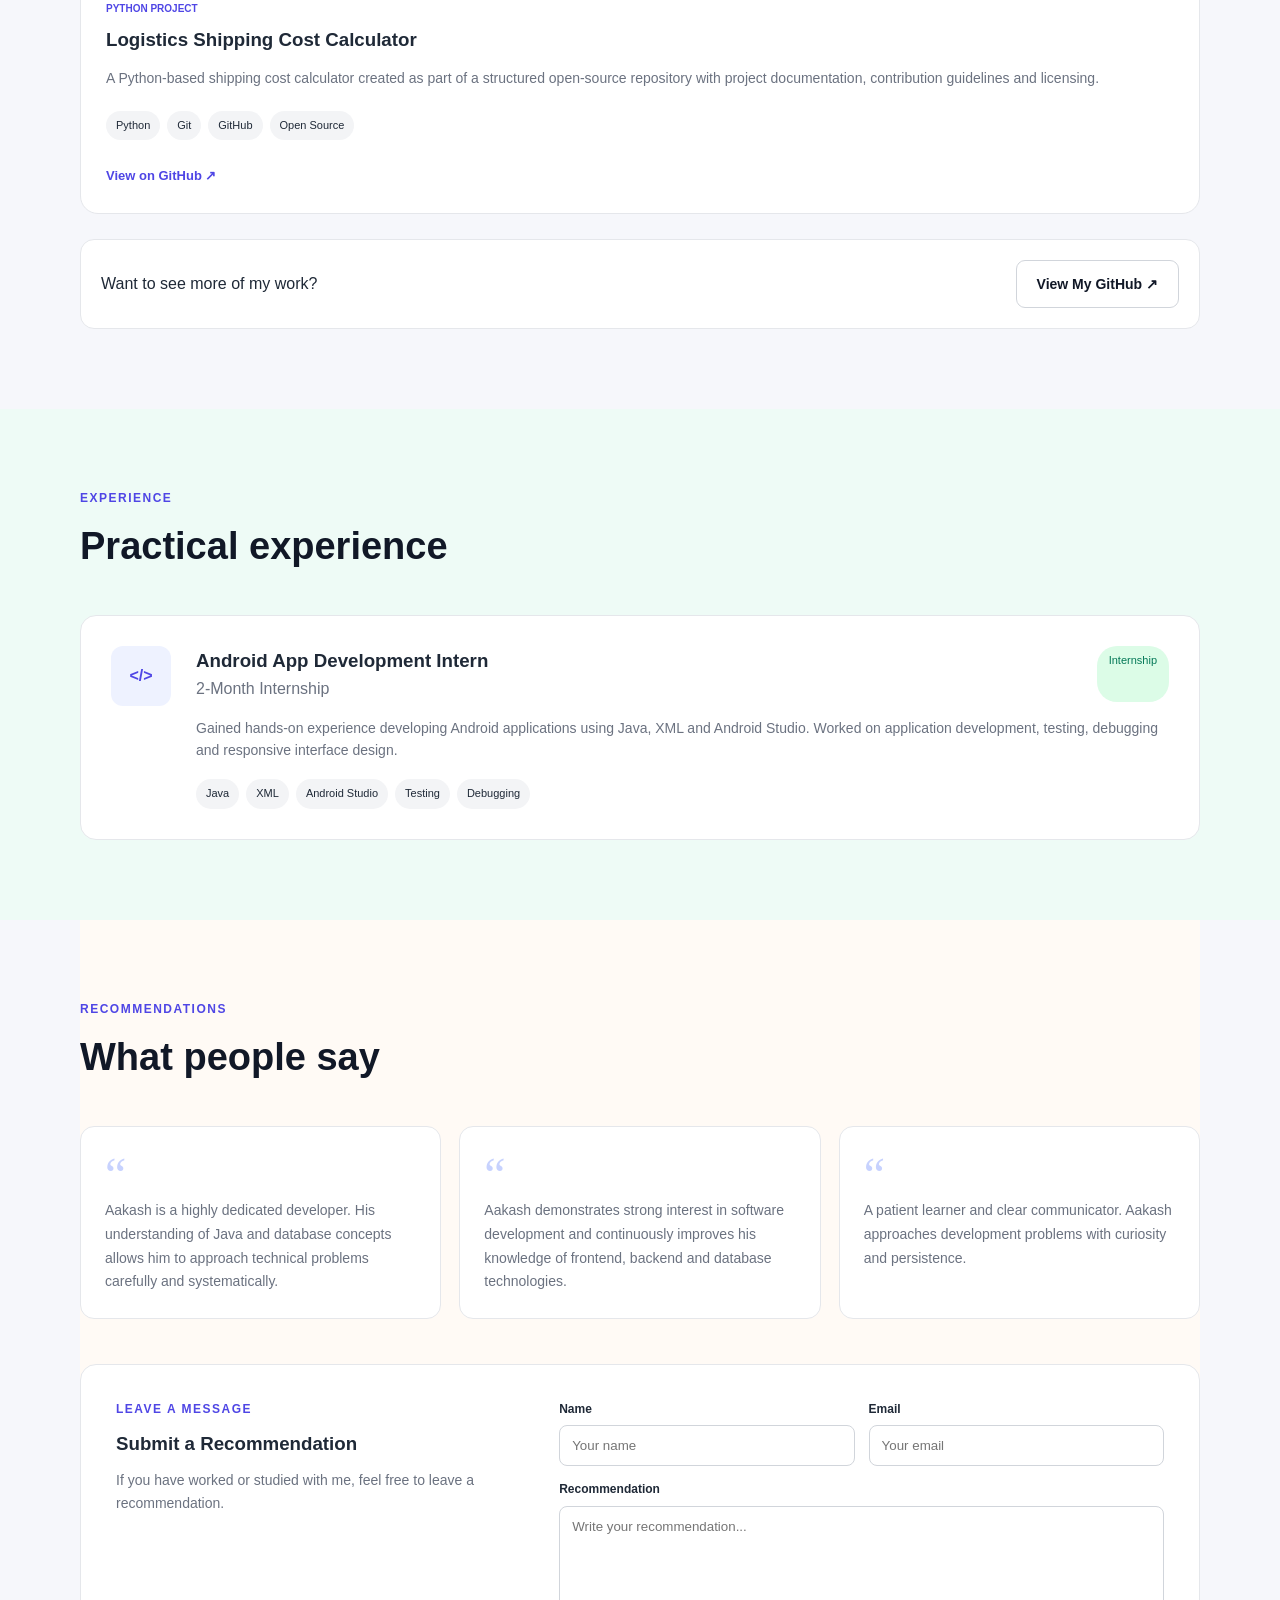
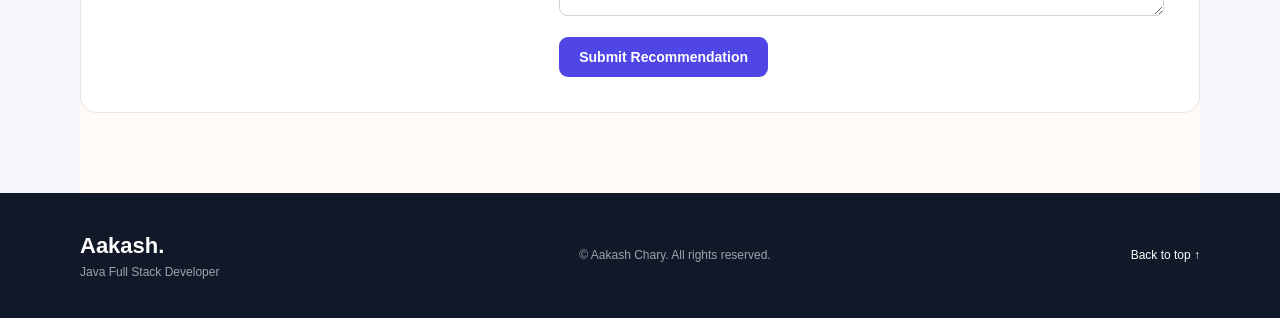
==== commit 7dbfc002: "Update index.html" ====
--- a/index.html
+++ b/index.html
@@ -443,30 +443,6 @@
             <article class="project-card featured-project">
 
                 <div class="project-top clinic-project">
-    <img
-        src="smart-clinic-project.png"
-        alt="Smart Clinic Management System project"
-        class="project-image"
-    >
-
-    <div class="project-overlay">
-        <div class="project-top-row">
-            <span class="project-number">01</span>
-            <span class="featured-badge">Featured Project</span>
-        </div>
-
-        <div>
-            <p class="project-small-title">
-                JAVA • DATABASE • DEVOPS
-            </p>
-
-            <h3>
-                Smart Clinic<br>
-                Management System
-            </h3>
-        </div>
-    </div>
-</div>
 
                     <div class="project-top-row">
 
@@ -999,4 +975,1005 @@
 
 </body>
 
+</html><!DOCTYPE html>
+
+<html lang="en">
+
+<head>
+    <meta charset="UTF-8">
+
+<meta name="viewport"
+      content="width=device-width, initial-scale=1.0">
+
+<meta name="description"
+      content="Portfolio of Aakash Chary - Java Full Stack Developer">
+
+<title>Aakash Chary | Java Full Stack Developer</title>
+
+<link rel="stylesheet" href="style.css">
+
+<script src="script.js" defer></script>
+
+
+</head>
+
+<body id="home">
+
+
+<!-- Recommendation Popup -->
+<div id="popup" class="popup">
+
+    <div class="popup-icon">
+        ✓
+    </div>
+
+    <div>
+        <strong>Thank you!</strong>
+        <p>Your recommendation has been added.</p>
+    </div>
+
+    <button
+        type="button"
+        onclick="showPopup(false)"
+        aria-label="Close notification"
+    >
+        ×
+    </button>
+
+</div>
+
+
+<!-- Navigation -->
+<header class="header">
+
+    <nav class="navbar">
+
+        <a href="#home" class="logo">
+            Aakash<span>.</span>
+        </a>
+
+        <button
+            class="menu-button"
+            id="menuButton"
+            aria-label="Open navigation menu"
+        >
+            ☰
+        </button>
+
+        <ul class="nav-links" id="navLinks">
+
+            <li>
+                <a href="#home">Home</a>
+            </li>
+
+            <li>
+                <a href="#about">About</a>
+            </li>
+
+            <li>
+                <a href="#skills">Skills</a>
+            </li>
+
+            <li>
+                <a href="#projects">Projects</a>
+            </li>
+
+            <li>
+                <a href="#experience">Experience</a>
+            </li>
+
+            <li>
+                <a href="#recommendations">
+                    Recommendations
+                </a>
+            </li>
+
+        </ul>
+
+    </nav>
+
+</header>
+
+
+<main>
+
+    <!-- HERO -->
+    <section class="hero section-container">
+
+        <div class="hero-content">
+
+            <p class="small-heading">
+                JAVA FULL STACK DEVELOPER
+            </p>
+
+            <h1>
+                Hi, I'm
+                <span>Aakash Chary.</span>
+            </h1>
+
+            <p class="hero-description">
+                Computer Science graduate focused on building
+                clean, reliable and user-friendly applications
+                using Java, Spring technologies, PostgreSQL
+                and modern web development tools.
+            </p>
+
+            <div class="hero-buttons">
+
+                <a
+                    href="#projects"
+                    class="button button-primary"
+                >
+                    View Projects
+                </a>
+
+                <a
+                    href="https://www.linkedin.com/in/aakashnarayandas/"
+                    target="_blank"
+                    rel="noopener noreferrer"
+                    class="button button-secondary"
+                >
+                    GitHub ↗
+                </a>
+
+
+    <a href= "https://www.linkedin.com/in/aakashnarayandas/"
+       target="_blank"
+       rel="noopener noreferrer"
+       class="button button-secondary">
+        LinkedIn ↗
+    </a>
+
+            </div>
+
+            <div class="hero-tags">
+                <span>Java</span>
+                <span>Spring</span>
+                <span>PostgreSQL</span>
+                <span>JavaScript</span>
+            </div>
+
+        </div>
+
+
+        <div class="hero-image-wrapper">
+
+            <div class="image-background"></div>
+
+            <img
+                src="profile.jpg"
+                alt="Aakash Chary"
+                class="hero-image"
+            >
+
+        </div>
+
+    </section>
+
+
+    <!-- ABOUT -->
+    <section
+        id="about"
+        class="section section-container"
+    >
+
+        <div class="section-title">
+            <p>ABOUT ME</p>
+            <h2>A little about who I am</h2>
+        </div>
+
+
+        <div class="about-grid">
+
+            <div class="about-content">
+
+                <p>
+                    I am a Computer Science graduate aspiring
+                    to build my career as a Java Full Stack
+                    Developer. I have knowledge of Java,
+                    HTML, CSS, JavaScript, SQL, PostgreSQL
+                    and software development concepts.
+                </p>
+
+                <p>
+                    I have also worked with technologies and tools
+                    including Spring, Thymeleaf, Maven, IntelliJ IDEA,
+                    Git and GitHub.
+                </p>
+
+                <p>
+                    I enjoy understanding how complete applications
+                    work from user interfaces to backend logic and
+                    databases, and I continuously improve my skills
+                    through practical projects and hands-on learning.
+                </p>
+
+            </div>
+
+
+            <div class="about-details">
+
+                <div class="detail-card">
+
+                    <span class="detail-number">01</span>
+
+                    <div>
+                        <h3>Development</h3>
+                        <p>Java Full Stack</p>
+                    </div>
+
+                </div>
+
+
+                <div class="detail-card">
+
+                    <span class="detail-number">02</span>
+
+                    <div>
+                        <h3>Database</h3>
+                        <p>PostgreSQL & SQL</p>
+                    </div>
+
+                </div>
+
+
+                <div class="detail-card">
+
+                    <span class="detail-number">03</span>
+
+                    <div>
+                        <h3>Experience</h3>
+                        <p>Android Internship</p>
+                    </div>
+
+                </div>
+
+
+                <div class="detail-card">
+
+                    <span class="detail-number">04</span>
+
+                    <div>
+                        <h3>Focus</h3>
+                        <p>Backend & Full Stack</p>
+                    </div>
+
+                </div>
+
+            </div>
+
+        </div>
+
+    </section>
+
+
+    <!-- SKILLS -->
+    <section
+        id="skills"
+        class="section skills-section"
+    >
+
+        <div class="section-container">
+
+            <div class="section-title">
+                <p>MY SKILLS</p>
+                <h2>Technologies I work with</h2>
+            </div>
+
+
+            <div class="skills-grid">
+
+                <div class="skill-card">
+
+                    <img
+                        src="Java-Logo.png"
+                        alt="Java Logo"
+                    >
+
+                    <div>
+                        <h3>Java</h3>
+                        <p>Backend Development</p>
+                    </div>
+
+                </div>
+
+
+                <div class="skill-card">
+
+                    <img
+                        src="spring-logo.png"
+                        alt="spring Logo"
+                    >
+
+                    <div>
+                        <h3>Spring</h3>
+                        <p>Web Applications</p>
+                    </div>
+
+                </div>
+
+
+                <div class="skill-card">
+
+                    <img
+                        src="sql-logo.png"
+                        alt="PostgreSQL Logo"
+                    >
+
+                    <div>
+                        <h3>PostgreSQL</h3>
+                        <p>Database</p>
+                    </div>
+
+                </div>
+
+
+                <div class="skill-card">
+
+                    <img
+                        src="HTMl-logo.png"
+                        alt="HTML Logo"
+                    >
+
+                    <div>
+                        <h3>HTML5</h3>
+                        <p>Frontend Structure</p>
+                    </div>
+
+                </div>
+
+
+                <div class="skill-card">
+
+                    <img
+                        src="CSSLogo.jpg"
+                        alt="CSS Logo"
+                    >
+
+                    <div>
+                        <h3>CSS3</h3>
+                        <p>Modern Styling</p>
+                    </div>
+
+                </div>
+
+
+                <div class="skill-card">
+
+                    <img
+                        src="javascript-logo.png"
+                        alt="JavaScript Logo"
+                    >
+
+                    <div>
+                        <h3>JavaScript</h3>
+                        <p>Web Interactivity</p>
+                    </div>
+
+                </div>
+
+
+                <div class="skill-card">
+
+                     <img
+                        src="git-logo.png"
+                        alt="git Logo"
+                    >
+
+                    <div>
+                        <h3>Git & GitHub</h3>
+                        <p>Version Control</p>
+                    </div>
+
+                </div>
+
+
+                <div class="skill-card">
+
+                   <img
+                        src="maven-logo.png"
+                        alt="maven Logo"
+                    >
+
+
+                    <div>
+                        <h3>Maven</h3>
+                        <p>Build Management</p>
+                    </div>
+
+                </div>
+
+            </div>
+
+        </div>
+
+    </section>
+
+
+    <!-- PROJECTS -->
+    <section
+        id="projects"
+        class="section section-container"
+    >
+
+        <div class="section-title">
+
+            <p>PROJECTS</p>
+
+            <h2>
+                Projects I've built
+            </h2>
+
+            <p class="section-description">
+                A selection of projects demonstrating my experience
+                with Java development, databases, backend systems,
+                graph technologies and version control.
+            </p>
+
+        </div>
+
+
+        <div class="projects-grid">
+
+
+            <!-- PROJECT 1 -->
+            <article class="project-card featured-project">
+
+                <div class="project-top clinic-project">
+    <img
+        src="smart-clinic-project.png"
+        alt="Smart Clinic Management System project"
+        class="project-image"
+    >
+
+    <div class="project-overlay">
+        <div class="project-top-row">
+            <span class="project-number">01</span>
+            <span class="featured-badge">Featured Project</span>
+        </div>
+
+        <div>
+            <p class="project-small-title">
+                JAVA • DATABASE • DEVOPS
+            </p>
+
+            <h3>
+                Smart Clinic<br>
+                Management System
+            </h3>
+        </div>
+    </div>
+</div>
+
+                    <div class="project-top-row">
+
+                        <span class="project-number">
+                            01
+                        </span>
+
+                        <span class="featured-badge">
+                            Featured Project
+                        </span>
+
+                    </div>
+
+                    <div>
+
+                        <p class="project-small-title">
+                            JAVA • DATABASE • DEVOPS
+                        </p>
+
+                        <h3>
+                            Smart Clinic
+                            Management System
+                        </h3>
+
+                    </div>
+
+                </div>
+
+
+                <div class="project-body">
+
+                    <p class="project-category">
+                        JAVA CAPSTONE PROJECT
+                    </p>
+
+                    <h3>
+                        Smart Clinic Management System
+                    </h3>
+
+                    <p class="project-description">
+                        A clinic management backend application built
+                        with Java and Spring Boot. The system manages
+                        healthcare-related operational data using MySQL,
+                        while MongoDB supports flexible prescription
+                        and medication documents. Docker and GitHub
+                        Actions support deployment and development workflow.
+                    </p>
+
+
+                    <div class="project-technologies">
+
+                        <span>Java 17</span>
+                        <span>Spring Boot</span>
+                        <span>Spring Data JPA</span>
+                        <span>MySQL</span>
+                        <span>MongoDB</span>
+                        <span>Maven</span>
+                        <span>Docker</span>
+                        <span>GitHub Actions</span>
+
+                    </div>
+
+
+                    <div class="project-links">
+
+                        <a
+                            href="https://github.com/aakashkamsahamnida/java-database-capstone"
+                            target="_blank"
+                            rel="noopener noreferrer"
+                        >
+                            View on GitHub
+                            <span>↗</span>
+                        </a>
+
+                    </div>
+
+                </div>
+
+            </article>
+
+
+            <!-- PROJECT 2 -->
+            <article class="project-card">
+
+                <div class="project-top supply-project">
+
+                    <div class="project-top-row">
+
+                        <span class="project-number">
+                            02
+                        </span>
+
+                        <span class="project-type">
+                            GRAPH DATABASE
+                        </span>
+
+                    </div>
+
+
+                    <div>
+
+                        <p class="project-small-title">
+                            SUPPLY CHAIN • DATA
+                        </p>
+
+                        <h3>
+                            Supply Chain
+                            Risk Graph
+                        </h3>
+
+                    </div>
+
+                </div>
+
+
+                <div class="project-body">
+
+                    <p class="project-category">
+                        GRAPH DATABASE APPLICATION
+                    </p>
+
+                    <h3>
+                        Supply Chain Provenance
+                        & Risk Graph Tracker
+                    </h3>
+
+                    <p class="project-description">
+                        A graph-based application designed to trace
+                        supply-chain component lineage and identify
+                        raw-material compliance risks using relationships
+                        between products, components, materials and suppliers.
+                    </p>
+
+
+                    <div class="project-technologies">
+
+                        <span>JavaScript</span>
+                        <span>Graph Database</span>
+                        <span>Cypher</span>
+                        <span>Supply Chain</span>
+
+                    </div>
+
+
+                    <div class="project-links">
+
+                        <a
+                            href="https://github.com/aakashkamsahamnida/supply-chain-graph"
+                            target="_blank"
+                            rel="noopener noreferrer"
+                        >
+                            View on GitHub
+                            <span>↗</span>
+                        </a>
+
+                    </div>
+
+                </div>
+
+            </article>
+
+
+            <!-- PROJECT 3 -->
+            <article class="project-card">
+
+                <div class="project-top logistics-project">
+
+                    <div class="project-top-row">
+
+                        <span class="project-number">
+                            03
+                        </span>
+
+                        <span class="project-type">
+                            PYTHON
+                        </span>
+
+                    </div>
+
+
+                    <div>
+
+                        <p class="project-small-title">
+                            LOGISTICS • PROGRAMMING
+                        </p>
+
+                        <h3>
+                            Logistics
+                            Shipping Rates
+                        </h3>
+
+                    </div>
+
+                </div>
+
+
+                <div class="project-body">
+
+                    <p class="project-category">
+                        PYTHON PROJECT
+                    </p>
+
+                    <h3>
+                        Logistics Shipping
+                        Cost Calculator
+                    </h3>
+
+                    <p class="project-description">
+                        A Python-based shipping cost calculator
+                        created as part of a structured open-source
+                        repository with project documentation,
+                        contribution guidelines and licensing.
+                    </p>
+
+
+                    <div class="project-technologies">
+
+                        <span>Python</span>
+                        <span>Git</span>
+                        <span>GitHub</span>
+                        <span>Open Source</span>
+
+                    </div>
+
+
+                    <div class="project-links">
+
+                        <a
+                            href="https://github.com/aakashkamsahamnida/LogisticsShippingRates"
+                            target="_blank"
+                            rel="noopener noreferrer"
+                        >
+                            View on GitHub
+                            <span>↗</span>
+                        </a>
+
+                    </div>
+
+                </div>
+
+            </article>
+
+        </div>
+
+
+        <div class="all-projects-link">
+
+            <p>
+                Want to see more of my work?
+            </p>
+
+            <a
+                href="https://github.com/aakashkamsahamnida"
+                target="_blank"
+                rel="noopener noreferrer"
+                class="button button-secondary"
+            >
+                View My GitHub ↗
+            </a>
+
+        </div>
+
+    </section>
+
+
+    <!-- EXPERIENCE -->
+    <section
+        id="experience"
+        class="section experience-section"
+    >
+
+        <div class="section-container">
+
+            <div class="section-title">
+                <p>EXPERIENCE</p>
+                <h2>Practical experience</h2>
+            </div>
+
+
+            <div class="experience-card">
+
+                <div class="experience-icon">
+                    &lt;/&gt;
+                </div>
+
+
+                <div class="experience-content">
+
+                    <div class="experience-title">
+
+                        <div>
+
+                            <h3>
+                                Android App Development Intern
+                            </h3>
+
+                            <p>
+                                2-Month Internship
+                            </p>
+
+                        </div>
+
+
+                        <span class="experience-badge">
+                            Internship
+                        </span>
+
+                    </div>
+
+
+                    <p>
+                        Gained hands-on experience developing Android
+                        applications using Java, XML and Android Studio.
+                        Worked on application development, testing,
+                        debugging and responsive interface design.
+                    </p>
+
+
+                    <div class="experience-skills">
+
+                        <span>Java</span>
+                        <span>XML</span>
+                        <span>Android Studio</span>
+                        <span>Testing</span>
+                        <span>Debugging</span>
+
+                    </div>
+
+                </div>
+
+            </div>
+
+        </div>
+
+    </section>
+
+
+    <!-- RECOMMENDATIONS -->
+    <section
+        id="recommendations"
+        class="section section-container"
+    >
+
+        <div class="section-title">
+
+            <p>RECOMMENDATIONS</p>
+
+            <h2>
+                What people say
+            </h2>
+
+        </div>
+
+
+        <div
+            id="all_recommendations"
+            class="recommendations-grid"
+        >
+
+            <article class="recommendation-card">
+
+                <div class="quote">
+                    “
+                </div>
+
+                <p class="rec-text">
+                    Aakash is a highly dedicated developer.
+                    His understanding of Java and database
+                    concepts allows him to approach technical
+                    problems carefully and systematically.
+                </p>
+
+            </article>
+
+
+            <article class="recommendation-card">
+
+                <div class="quote">
+                    “
+                </div>
+
+                <p class="rec-text">
+                    Aakash demonstrates strong interest in
+                    software development and continuously
+                    improves his knowledge of frontend,
+                    backend and database technologies.
+                </p>
+
+            </article>
+
+
+            <article class="recommendation-card">
+
+                <div class="quote">
+                    “
+                </div>
+
+                <p class="rec-text">
+                    A patient learner and clear communicator.
+                    Aakash approaches development problems
+                    with curiosity and persistence.
+                </p>
+
+            </article>
+
+        </div>
+
+
+        <div class="recommendation-form-container">
+
+            <div class="recommendation-info">
+
+                <p class="small-heading">
+                    LEAVE A MESSAGE
+                </p>
+
+                <h3>
+                    Submit a Recommendation
+                </h3>
+
+                <p>
+                    If you have worked or studied with me,
+                    feel free to leave a recommendation.
+                </p>
+
+            </div>
+
+
+            <form id="recommendation_form">
+
+                <div class="form-row">
+
+                    <div class="form-group">
+
+                        <label for="new_name">
+                            Name
+                        </label>
+
+                        <input
+                            type="text"
+                            id="new_name"
+                            placeholder="Your name"
+                            required
+                        >
+
+                    </div>
+
+
+                    <div class="form-group">
+
+                        <label for="new_email">
+                            Email
+                        </label>
+
+                        <input
+                            type="email"
+                            id="new_email"
+                            placeholder="Your email"
+                            required
+                        >
+
+                    </div>
+
+                </div>
+
+
+                <div class="form-group">
+
+                    <label for="new_recommendation">
+                        Recommendation
+                    </label>
+
+                    <textarea
+                        id="new_recommendation"
+                        placeholder="Write your recommendation..."
+                        required
+                    ></textarea>
+
+                </div>
+
+
+                <button
+                    type="submit"
+                    class="button button-primary"
+                >
+                    Submit Recommendation
+                </button>
+
+            </form>
+
+        </div>
+
+    </section>
+
+</main>
+
+
+<!-- FOOTER -->
+<footer class="footer">
+
+    <div class="section-container footer-content">
+
+        <div>
+
+            <a href="#home" class="footer-logo">
+                Aakash<span>.</span>
+            </a>
+
+            <p>
+                Java Full Stack Developer
+            </p>
+
+        </div>
+
+
+        <p>
+            © <span id="currentYear"></span>
+            Aakash Chary. All rights reserved.
+        </p>
+
+
+        <a href="#home" class="back-top">
+            Back to top ↑
+        </a>
+
+    </div>
+
+</footer>
+
+
+</body>
+
 </html>
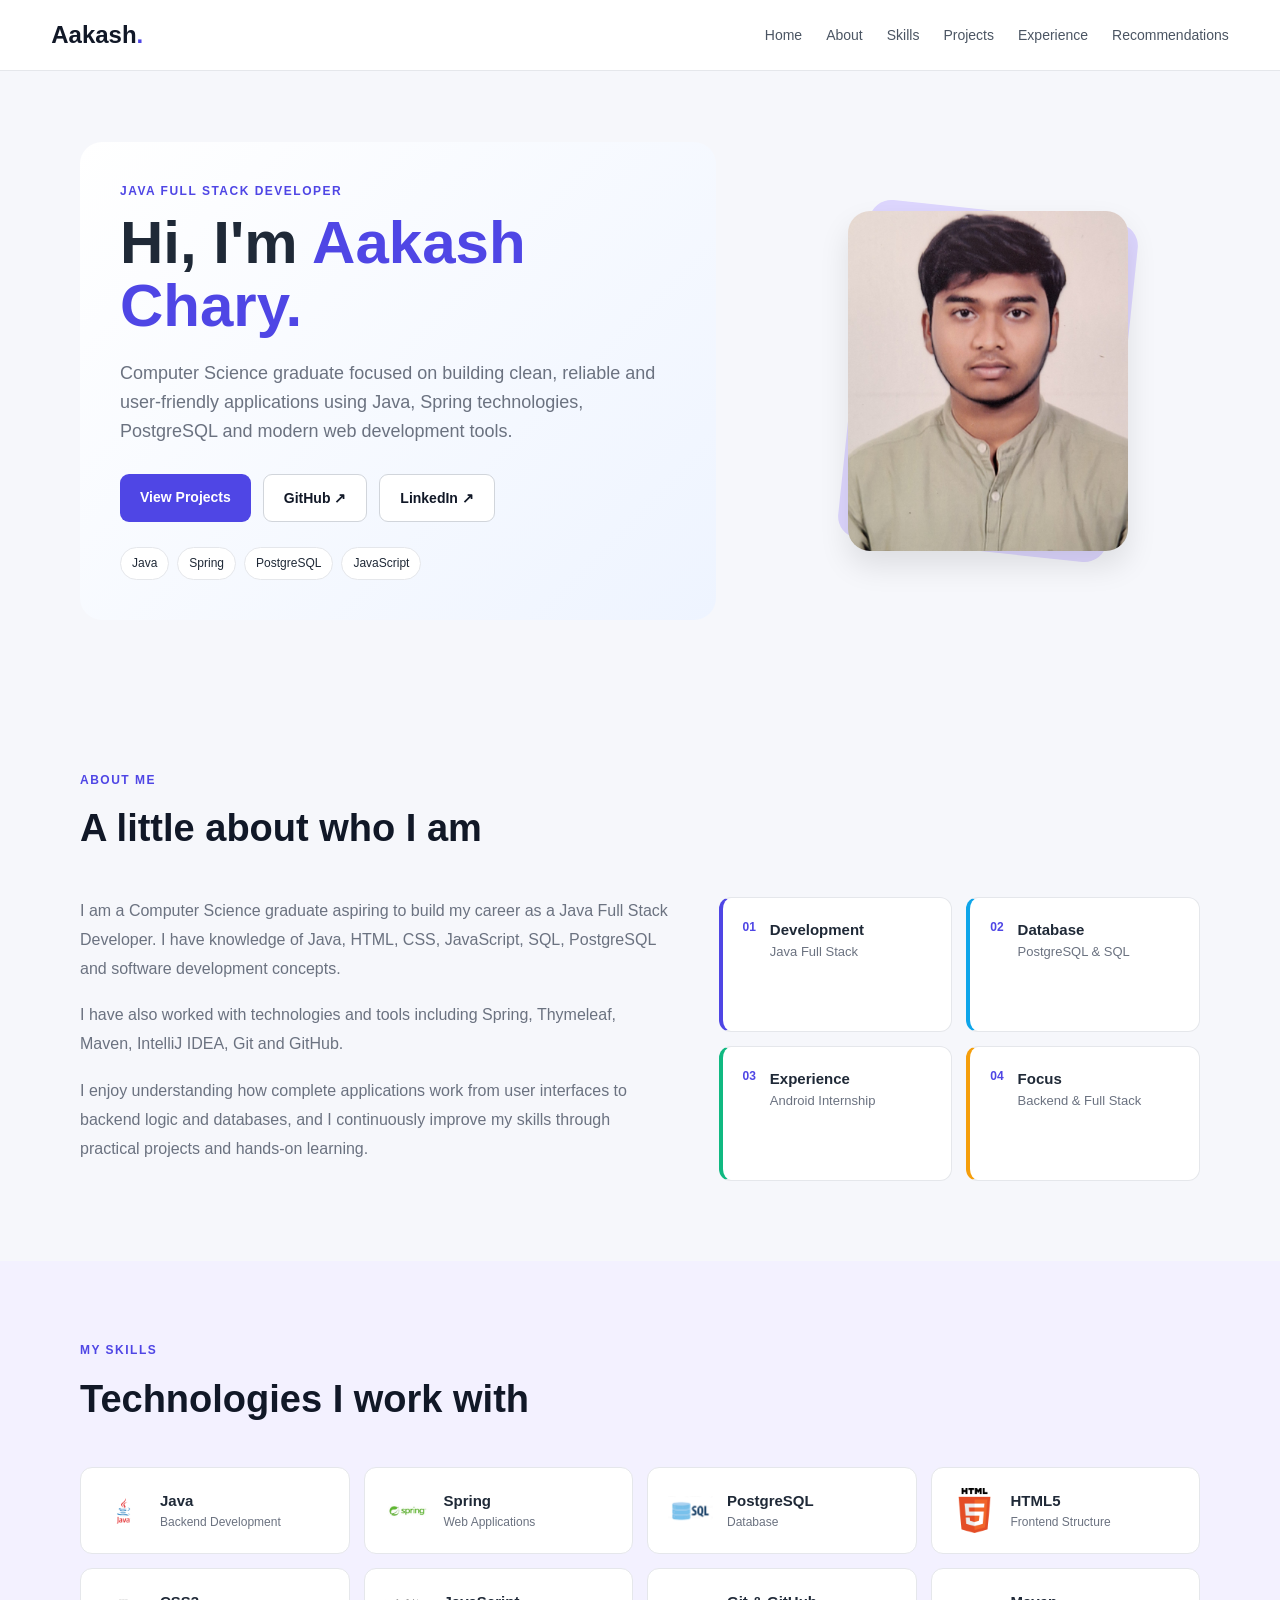
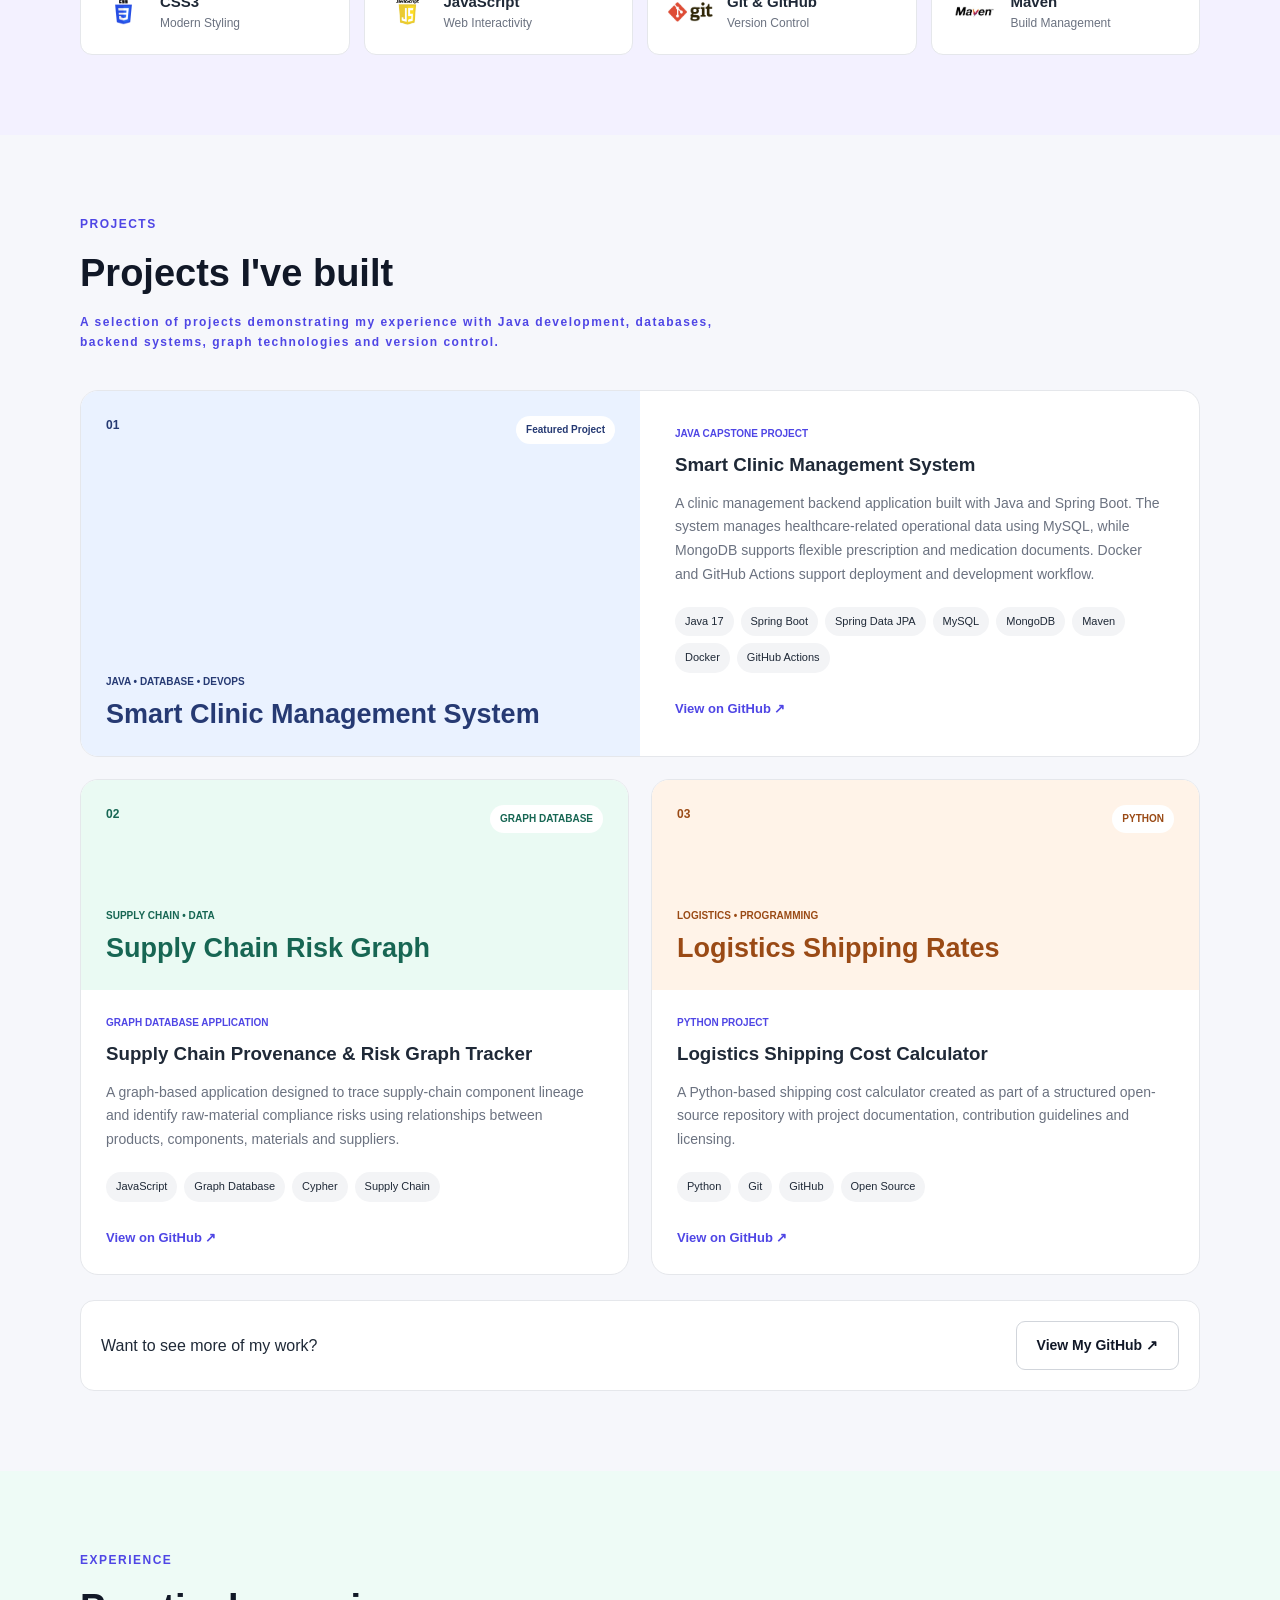
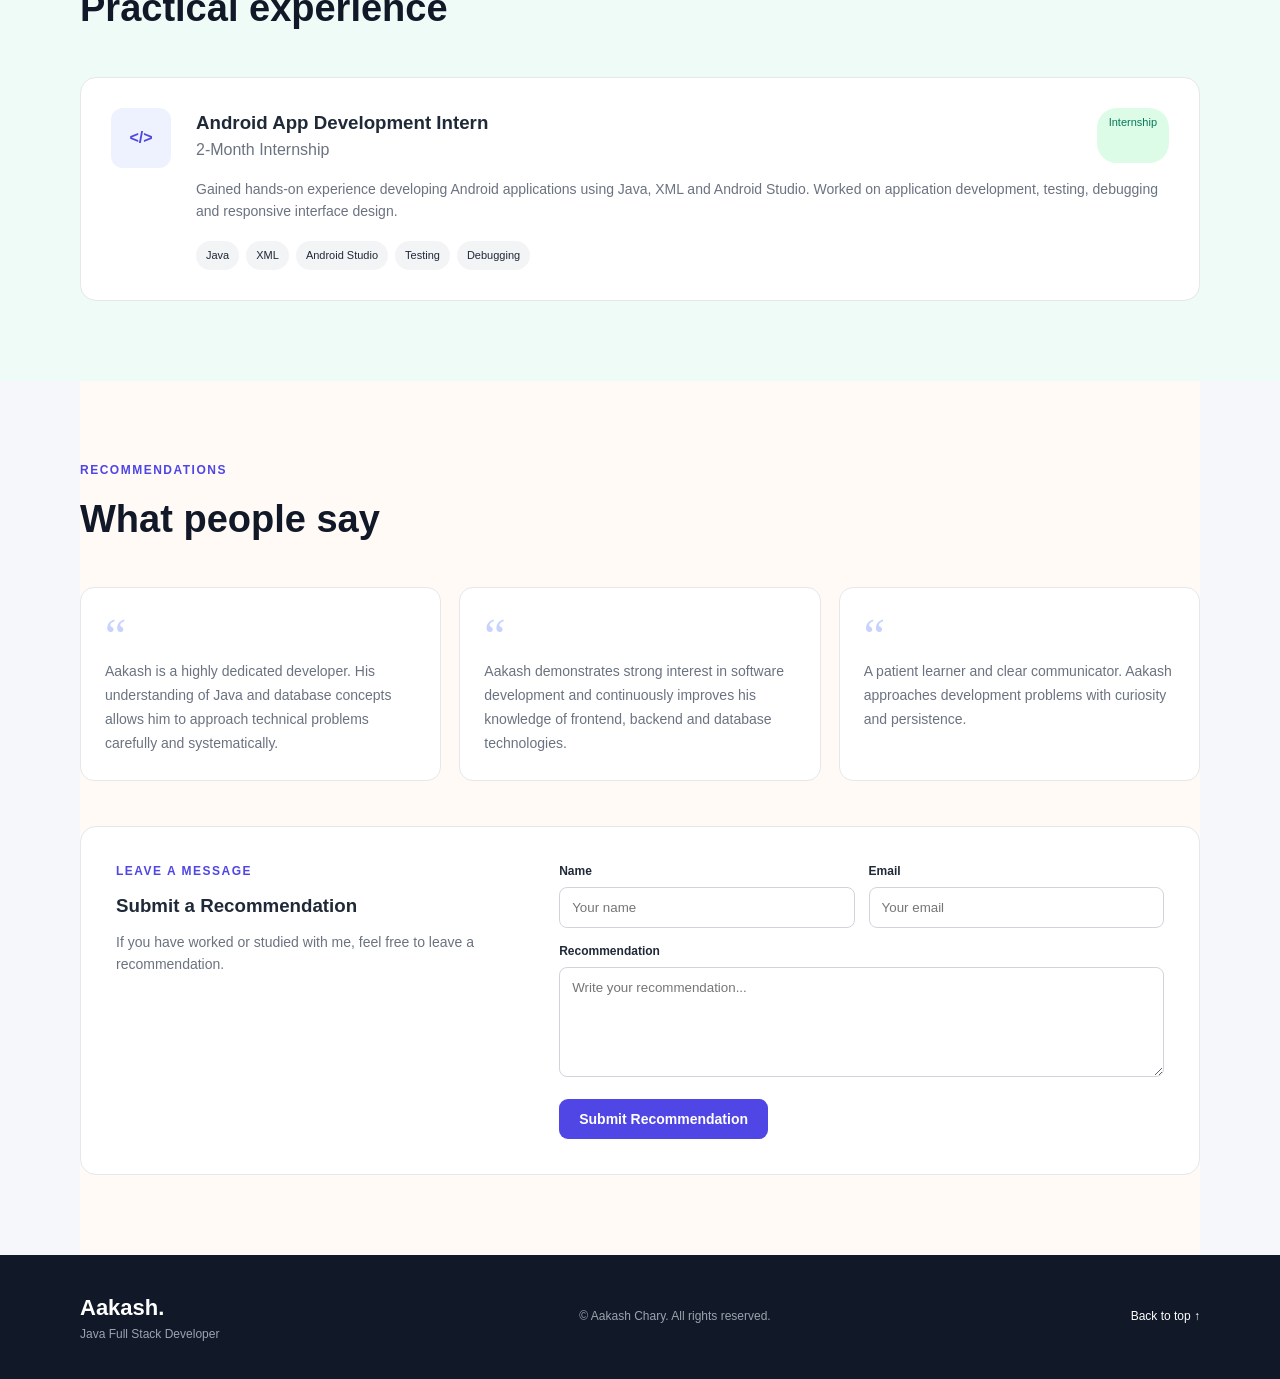
==== commit d6b131e1: "Update index.html" ====
--- a/index.html
+++ b/index.html
@@ -975,1005 +975,4 @@
 
 </body>
 
-</html><!DOCTYPE html>
-
-<html lang="en">
-
-<head>
-    <meta charset="UTF-8">
-
-<meta name="viewport"
-      content="width=device-width, initial-scale=1.0">
-
-<meta name="description"
-      content="Portfolio of Aakash Chary - Java Full Stack Developer">
-
-<title>Aakash Chary | Java Full Stack Developer</title>
-
-<link rel="stylesheet" href="style.css">
-
-<script src="script.js" defer></script>
-
-
-</head>
-
-<body id="home">
-
-
-<!-- Recommendation Popup -->
-<div id="popup" class="popup">
-
-    <div class="popup-icon">
-        ✓
-    </div>
-
-    <div>
-        <strong>Thank you!</strong>
-        <p>Your recommendation has been added.</p>
-    </div>
-
-    <button
-        type="button"
-        onclick="showPopup(false)"
-        aria-label="Close notification"
-    >
-        ×
-    </button>
-
-</div>
-
-
-<!-- Navigation -->
-<header class="header">
-
-    <nav class="navbar">
-
-        <a href="#home" class="logo">
-            Aakash<span>.</span>
-        </a>
-
-        <button
-            class="menu-button"
-            id="menuButton"
-            aria-label="Open navigation menu"
-        >
-            ☰
-        </button>
-
-        <ul class="nav-links" id="navLinks">
-
-            <li>
-                <a href="#home">Home</a>
-            </li>
-
-            <li>
-                <a href="#about">About</a>
-            </li>
-
-            <li>
-                <a href="#skills">Skills</a>
-            </li>
-
-            <li>
-                <a href="#projects">Projects</a>
-            </li>
-
-            <li>
-                <a href="#experience">Experience</a>
-            </li>
-
-            <li>
-                <a href="#recommendations">
-                    Recommendations
-                </a>
-            </li>
-
-        </ul>
-
-    </nav>
-
-</header>
-
-
-<main>
-
-    <!-- HERO -->
-    <section class="hero section-container">
-
-        <div class="hero-content">
-
-            <p class="small-heading">
-                JAVA FULL STACK DEVELOPER
-            </p>
-
-            <h1>
-                Hi, I'm
-                <span>Aakash Chary.</span>
-            </h1>
-
-            <p class="hero-description">
-                Computer Science graduate focused on building
-                clean, reliable and user-friendly applications
-                using Java, Spring technologies, PostgreSQL
-                and modern web development tools.
-            </p>
-
-            <div class="hero-buttons">
-
-                <a
-                    href="#projects"
-                    class="button button-primary"
-                >
-                    View Projects
-                </a>
-
-                <a
-                    href="https://www.linkedin.com/in/aakashnarayandas/"
-                    target="_blank"
-                    rel="noopener noreferrer"
-                    class="button button-secondary"
-                >
-                    GitHub ↗
-                </a>
-
-
-    <a href= "https://www.linkedin.com/in/aakashnarayandas/"
-       target="_blank"
-       rel="noopener noreferrer"
-       class="button button-secondary">
-        LinkedIn ↗
-    </a>
-
-            </div>
-
-            <div class="hero-tags">
-                <span>Java</span>
-                <span>Spring</span>
-                <span>PostgreSQL</span>
-                <span>JavaScript</span>
-            </div>
-
-        </div>
-
-
-        <div class="hero-image-wrapper">
-
-            <div class="image-background"></div>
-
-            <img
-                src="profile.jpg"
-                alt="Aakash Chary"
-                class="hero-image"
-            >
-
-        </div>
-
-    </section>
-
-
-    <!-- ABOUT -->
-    <section
-        id="about"
-        class="section section-container"
-    >
-
-        <div class="section-title">
-            <p>ABOUT ME</p>
-            <h2>A little about who I am</h2>
-        </div>
-
-
-        <div class="about-grid">
-
-            <div class="about-content">
-
-                <p>
-                    I am a Computer Science graduate aspiring
-                    to build my career as a Java Full Stack
-                    Developer. I have knowledge of Java,
-                    HTML, CSS, JavaScript, SQL, PostgreSQL
-                    and software development concepts.
-                </p>
-
-                <p>
-                    I have also worked with technologies and tools
-                    including Spring, Thymeleaf, Maven, IntelliJ IDEA,
-                    Git and GitHub.
-                </p>
-
-                <p>
-                    I enjoy understanding how complete applications
-                    work from user interfaces to backend logic and
-                    databases, and I continuously improve my skills
-                    through practical projects and hands-on learning.
-                </p>
-
-            </div>
-
-
-            <div class="about-details">
-
-                <div class="detail-card">
-
-                    <span class="detail-number">01</span>
-
-                    <div>
-                        <h3>Development</h3>
-                        <p>Java Full Stack</p>
-                    </div>
-
-                </div>
-
-
-                <div class="detail-card">
-
-                    <span class="detail-number">02</span>
-
-                    <div>
-                        <h3>Database</h3>
-                        <p>PostgreSQL & SQL</p>
-                    </div>
-
-                </div>
-
-
-                <div class="detail-card">
-
-                    <span class="detail-number">03</span>
-
-                    <div>
-                        <h3>Experience</h3>
-                        <p>Android Internship</p>
-                    </div>
-
-                </div>
-
-
-                <div class="detail-card">
-
-                    <span class="detail-number">04</span>
-
-                    <div>
-                        <h3>Focus</h3>
-                        <p>Backend & Full Stack</p>
-                    </div>
-
-                </div>
-
-            </div>
-
-        </div>
-
-    </section>
-
-
-    <!-- SKILLS -->
-    <section
-        id="skills"
-        class="section skills-section"
-    >
-
-        <div class="section-container">
-
-            <div class="section-title">
-                <p>MY SKILLS</p>
-                <h2>Technologies I work with</h2>
-            </div>
-
-
-            <div class="skills-grid">
-
-                <div class="skill-card">
-
-                    <img
-                        src="Java-Logo.png"
-                        alt="Java Logo"
-                    >
-
-                    <div>
-                        <h3>Java</h3>
-                        <p>Backend Development</p>
-                    </div>
-
-                </div>
-
-
-                <div class="skill-card">
-
-                    <img
-                        src="spring-logo.png"
-                        alt="spring Logo"
-                    >
-
-                    <div>
-                        <h3>Spring</h3>
-                        <p>Web Applications</p>
-                    </div>
-
-                </div>
-
-
-                <div class="skill-card">
-
-                    <img
-                        src="sql-logo.png"
-                        alt="PostgreSQL Logo"
-                    >
-
-                    <div>
-                        <h3>PostgreSQL</h3>
-                        <p>Database</p>
-                    </div>
-
-                </div>
-
-
-                <div class="skill-card">
-
-                    <img
-                        src="HTMl-logo.png"
-                        alt="HTML Logo"
-                    >
-
-                    <div>
-                        <h3>HTML5</h3>
-                        <p>Frontend Structure</p>
-                    </div>
-
-                </div>
-
-
-                <div class="skill-card">
-
-                    <img
-                        src="CSSLogo.jpg"
-                        alt="CSS Logo"
-                    >
-
-                    <div>
-                        <h3>CSS3</h3>
-                        <p>Modern Styling</p>
-                    </div>
-
-                </div>
-
-
-                <div class="skill-card">
-
-                    <img
-                        src="javascript-logo.png"
-                        alt="JavaScript Logo"
-                    >
-
-                    <div>
-                        <h3>JavaScript</h3>
-                        <p>Web Interactivity</p>
-                    </div>
-
-                </div>
-
-
-                <div class="skill-card">
-
-                     <img
-                        src="git-logo.png"
-                        alt="git Logo"
-                    >
-
-                    <div>
-                        <h3>Git & GitHub</h3>
-                        <p>Version Control</p>
-                    </div>
-
-                </div>
-
-
-                <div class="skill-card">
-
-                   <img
-                        src="maven-logo.png"
-                        alt="maven Logo"
-                    >
-
-
-                    <div>
-                        <h3>Maven</h3>
-                        <p>Build Management</p>
-                    </div>
-
-                </div>
-
-            </div>
-
-        </div>
-
-    </section>
-
-
-    <!-- PROJECTS -->
-    <section
-        id="projects"
-        class="section section-container"
-    >
-
-        <div class="section-title">
-
-            <p>PROJECTS</p>
-
-            <h2>
-                Projects I've built
-            </h2>
-
-            <p class="section-description">
-                A selection of projects demonstrating my experience
-                with Java development, databases, backend systems,
-                graph technologies and version control.
-            </p>
-
-        </div>
-
-
-        <div class="projects-grid">
-
-
-            <!-- PROJECT 1 -->
-            <article class="project-card featured-project">
-
-                <div class="project-top clinic-project">
-    <img
-        src="smart-clinic-project.png"
-        alt="Smart Clinic Management System project"
-        class="project-image"
-    >
-
-    <div class="project-overlay">
-        <div class="project-top-row">
-            <span class="project-number">01</span>
-            <span class="featured-badge">Featured Project</span>
-        </div>
-
-        <div>
-            <p class="project-small-title">
-                JAVA • DATABASE • DEVOPS
-            </p>
-
-            <h3>
-                Smart Clinic<br>
-                Management System
-            </h3>
-        </div>
-    </div>
-</div>
-
-                    <div class="project-top-row">
-
-                        <span class="project-number">
-                            01
-                        </span>
-
-                        <span class="featured-badge">
-                            Featured Project
-                        </span>
-
-                    </div>
-
-                    <div>
-
-                        <p class="project-small-title">
-                            JAVA • DATABASE • DEVOPS
-                        </p>
-
-                        <h3>
-                            Smart Clinic
-                            Management System
-                        </h3>
-
-                    </div>
-
-                </div>
-
-
-                <div class="project-body">
-
-                    <p class="project-category">
-                        JAVA CAPSTONE PROJECT
-                    </p>
-
-                    <h3>
-                        Smart Clinic Management System
-                    </h3>
-
-                    <p class="project-description">
-                        A clinic management backend application built
-                        with Java and Spring Boot. The system manages
-                        healthcare-related operational data using MySQL,
-                        while MongoDB supports flexible prescription
-                        and medication documents. Docker and GitHub
-                        Actions support deployment and development workflow.
-                    </p>
-
-
-                    <div class="project-technologies">
-
-                        <span>Java 17</span>
-                        <span>Spring Boot</span>
-                        <span>Spring Data JPA</span>
-                        <span>MySQL</span>
-                        <span>MongoDB</span>
-                        <span>Maven</span>
-                        <span>Docker</span>
-                        <span>GitHub Actions</span>
-
-                    </div>
-
-
-                    <div class="project-links">
-
-                        <a
-                            href="https://github.com/aakashkamsahamnida/java-database-capstone"
-                            target="_blank"
-                            rel="noopener noreferrer"
-                        >
-                            View on GitHub
-                            <span>↗</span>
-                        </a>
-
-                    </div>
-
-                </div>
-
-            </article>
-
-
-            <!-- PROJECT 2 -->
-            <article class="project-card">
-
-                <div class="project-top supply-project">
-
-                    <div class="project-top-row">
-
-                        <span class="project-number">
-                            02
-                        </span>
-
-                        <span class="project-type">
-                            GRAPH DATABASE
-                        </span>
-
-                    </div>
-
-
-                    <div>
-
-                        <p class="project-small-title">
-                            SUPPLY CHAIN • DATA
-                        </p>
-
-                        <h3>
-                            Supply Chain
-                            Risk Graph
-                        </h3>
-
-                    </div>
-
-                </div>
-
-
-                <div class="project-body">
-
-                    <p class="project-category">
-                        GRAPH DATABASE APPLICATION
-                    </p>
-
-                    <h3>
-                        Supply Chain Provenance
-                        & Risk Graph Tracker
-                    </h3>
-
-                    <p class="project-description">
-                        A graph-based application designed to trace
-                        supply-chain component lineage and identify
-                        raw-material compliance risks using relationships
-                        between products, components, materials and suppliers.
-                    </p>
-
-
-                    <div class="project-technologies">
-
-                        <span>JavaScript</span>
-                        <span>Graph Database</span>
-                        <span>Cypher</span>
-                        <span>Supply Chain</span>
-
-                    </div>
-
-
-                    <div class="project-links">
-
-                        <a
-                            href="https://github.com/aakashkamsahamnida/supply-chain-graph"
-                            target="_blank"
-                            rel="noopener noreferrer"
-                        >
-                            View on GitHub
-                            <span>↗</span>
-                        </a>
-
-                    </div>
-
-                </div>
-
-            </article>
-
-
-            <!-- PROJECT 3 -->
-            <article class="project-card">
-
-                <div class="project-top logistics-project">
-
-                    <div class="project-top-row">
-
-                        <span class="project-number">
-                            03
-                        </span>
-
-                        <span class="project-type">
-                            PYTHON
-                        </span>
-
-                    </div>
-
-
-                    <div>
-
-                        <p class="project-small-title">
-                            LOGISTICS • PROGRAMMING
-                        </p>
-
-                        <h3>
-                            Logistics
-                            Shipping Rates
-                        </h3>
-
-                    </div>
-
-                </div>
-
-
-                <div class="project-body">
-
-                    <p class="project-category">
-                        PYTHON PROJECT
-                    </p>
-
-                    <h3>
-                        Logistics Shipping
-                        Cost Calculator
-                    </h3>
-
-                    <p class="project-description">
-                        A Python-based shipping cost calculator
-                        created as part of a structured open-source
-                        repository with project documentation,
-                        contribution guidelines and licensing.
-                    </p>
-
-
-                    <div class="project-technologies">
-
-                        <span>Python</span>
-                        <span>Git</span>
-                        <span>GitHub</span>
-                        <span>Open Source</span>
-
-                    </div>
-
-
-                    <div class="project-links">
-
-                        <a
-                            href="https://github.com/aakashkamsahamnida/LogisticsShippingRates"
-                            target="_blank"
-                            rel="noopener noreferrer"
-                        >
-                            View on GitHub
-                            <span>↗</span>
-                        </a>
-
-                    </div>
-
-                </div>
-
-            </article>
-
-        </div>
-
-
-        <div class="all-projects-link">
-
-            <p>
-                Want to see more of my work?
-            </p>
-
-            <a
-                href="https://github.com/aakashkamsahamnida"
-                target="_blank"
-                rel="noopener noreferrer"
-                class="button button-secondary"
-            >
-                View My GitHub ↗
-            </a>
-
-        </div>
-
-    </section>
-
-
-    <!-- EXPERIENCE -->
-    <section
-        id="experience"
-        class="section experience-section"
-    >
-
-        <div class="section-container">
-
-            <div class="section-title">
-                <p>EXPERIENCE</p>
-                <h2>Practical experience</h2>
-            </div>
-
-
-            <div class="experience-card">
-
-                <div class="experience-icon">
-                    &lt;/&gt;
-                </div>
-
-
-                <div class="experience-content">
-
-                    <div class="experience-title">
-
-                        <div>
-
-                            <h3>
-                                Android App Development Intern
-                            </h3>
-
-                            <p>
-                                2-Month Internship
-                            </p>
-
-                        </div>
-
-
-                        <span class="experience-badge">
-                            Internship
-                        </span>
-
-                    </div>
-
-
-                    <p>
-                        Gained hands-on experience developing Android
-                        applications using Java, XML and Android Studio.
-                        Worked on application development, testing,
-                        debugging and responsive interface design.
-                    </p>
-
-
-                    <div class="experience-skills">
-
-                        <span>Java</span>
-                        <span>XML</span>
-                        <span>Android Studio</span>
-                        <span>Testing</span>
-                        <span>Debugging</span>
-
-                    </div>
-
-                </div>
-
-            </div>
-
-        </div>
-
-    </section>
-
-
-    <!-- RECOMMENDATIONS -->
-    <section
-        id="recommendations"
-        class="section section-container"
-    >
-
-        <div class="section-title">
-
-            <p>RECOMMENDATIONS</p>
-
-            <h2>
-                What people say
-            </h2>
-
-        </div>
-
-
-        <div
-            id="all_recommendations"
-            class="recommendations-grid"
-        >
-
-            <article class="recommendation-card">
-
-                <div class="quote">
-                    “
-                </div>
-
-                <p class="rec-text">
-                    Aakash is a highly dedicated developer.
-                    His understanding of Java and database
-                    concepts allows him to approach technical
-                    problems carefully and systematically.
-                </p>
-
-            </article>
-
-
-            <article class="recommendation-card">
-
-                <div class="quote">
-                    “
-                </div>
-
-                <p class="rec-text">
-                    Aakash demonstrates strong interest in
-                    software development and continuously
-                    improves his knowledge of frontend,
-                    backend and database technologies.
-                </p>
-
-            </article>
-
-
-            <article class="recommendation-card">
-
-                <div class="quote">
-                    “
-                </div>
-
-                <p class="rec-text">
-                    A patient learner and clear communicator.
-                    Aakash approaches development problems
-                    with curiosity and persistence.
-                </p>
-
-            </article>
-
-        </div>
-
-
-        <div class="recommendation-form-container">
-
-            <div class="recommendation-info">
-
-                <p class="small-heading">
-                    LEAVE A MESSAGE
-                </p>
-
-                <h3>
-                    Submit a Recommendation
-                </h3>
-
-                <p>
-                    If you have worked or studied with me,
-                    feel free to leave a recommendation.
-                </p>
-
-            </div>
-
-
-            <form id="recommendation_form">
-
-                <div class="form-row">
-
-                    <div class="form-group">
-
-                        <label for="new_name">
-                            Name
-                        </label>
-
-                        <input
-                            type="text"
-                            id="new_name"
-                            placeholder="Your name"
-                            required
-                        >
-
-                    </div>
-
-
-                    <div class="form-group">
-
-                        <label for="new_email">
-                            Email
-                        </label>
-
-                        <input
-                            type="email"
-                            id="new_email"
-                            placeholder="Your email"
-                            required
-                        >
-
-                    </div>
-
-                </div>
-
-
-                <div class="form-group">
-
-                    <label for="new_recommendation">
-                        Recommendation
-                    </label>
-
-                    <textarea
-                        id="new_recommendation"
-                        placeholder="Write your recommendation..."
-                        required
-                    ></textarea>
-
-                </div>
-
-
-                <button
-                    type="submit"
-                    class="button button-primary"
-                >
-                    Submit Recommendation
-                </button>
-
-            </form>
-
-        </div>
-
-    </section>
-
-</main>
-
-
-<!-- FOOTER -->
-<footer class="footer">
-
-    <div class="section-container footer-content">
-
-        <div>
-
-            <a href="#home" class="footer-logo">
-                Aakash<span>.</span>
-            </a>
-
-            <p>
-                Java Full Stack Developer
-            </p>
-
-        </div>
-
-
-        <p>
-            © <span id="currentYear"></span>
-            Aakash Chary. All rights reserved.
-        </p>
-
-
-        <a href="#home" class="back-top">
-            Back to top ↑
-        </a>
-
-    </div>
-
-</footer>
-
-
-</body>
-
 </html>
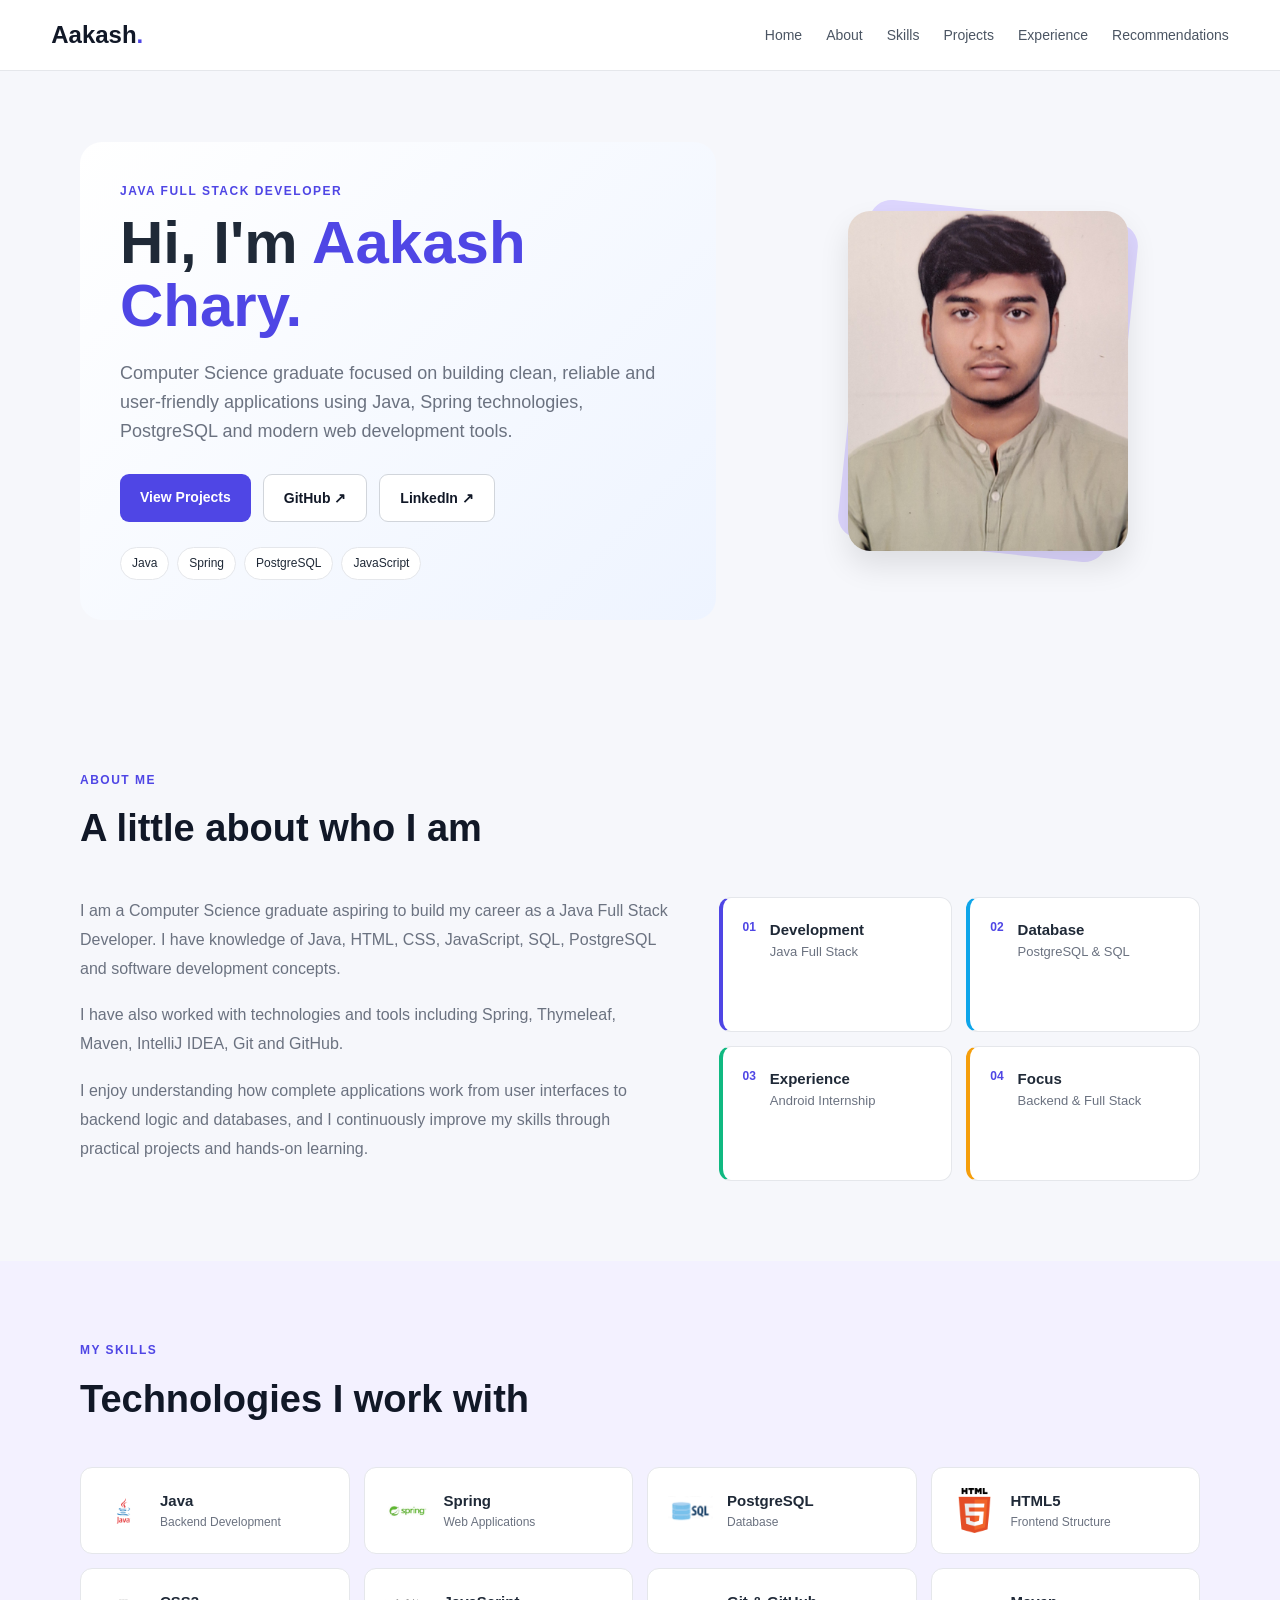
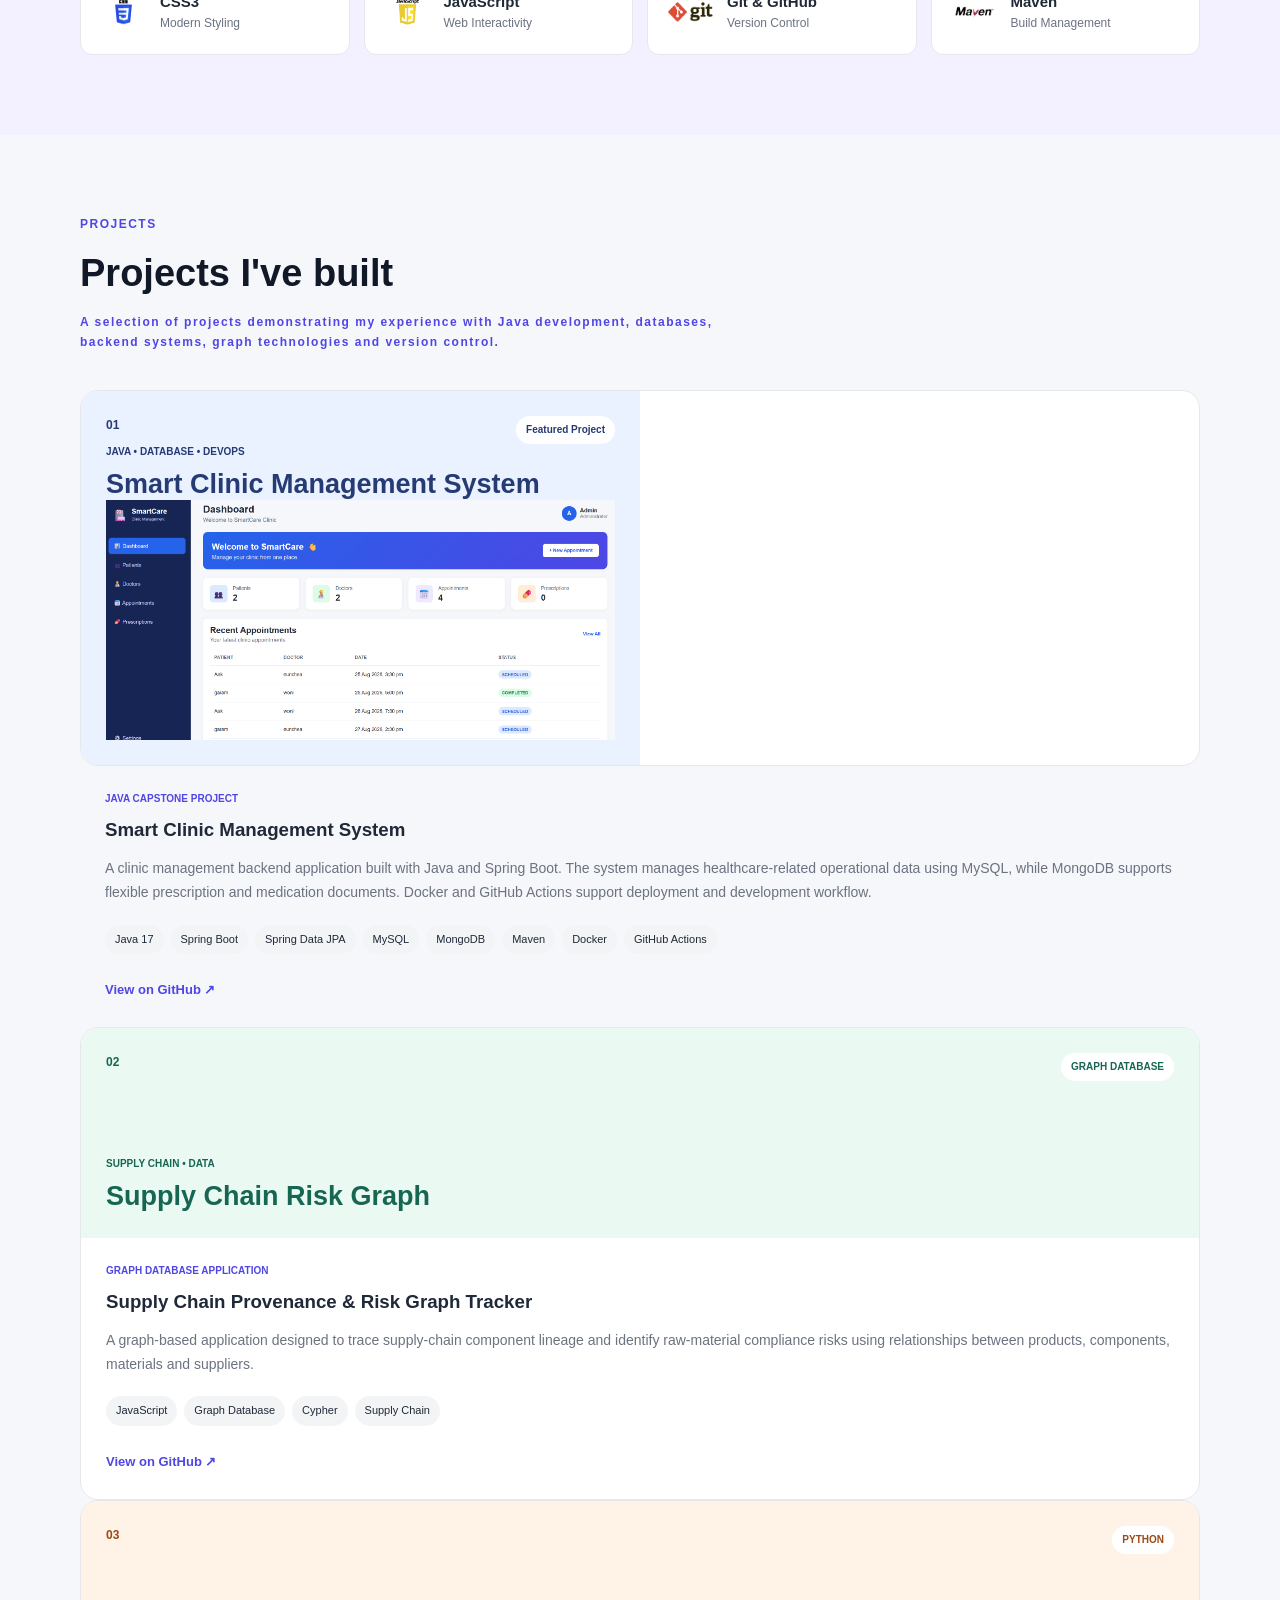
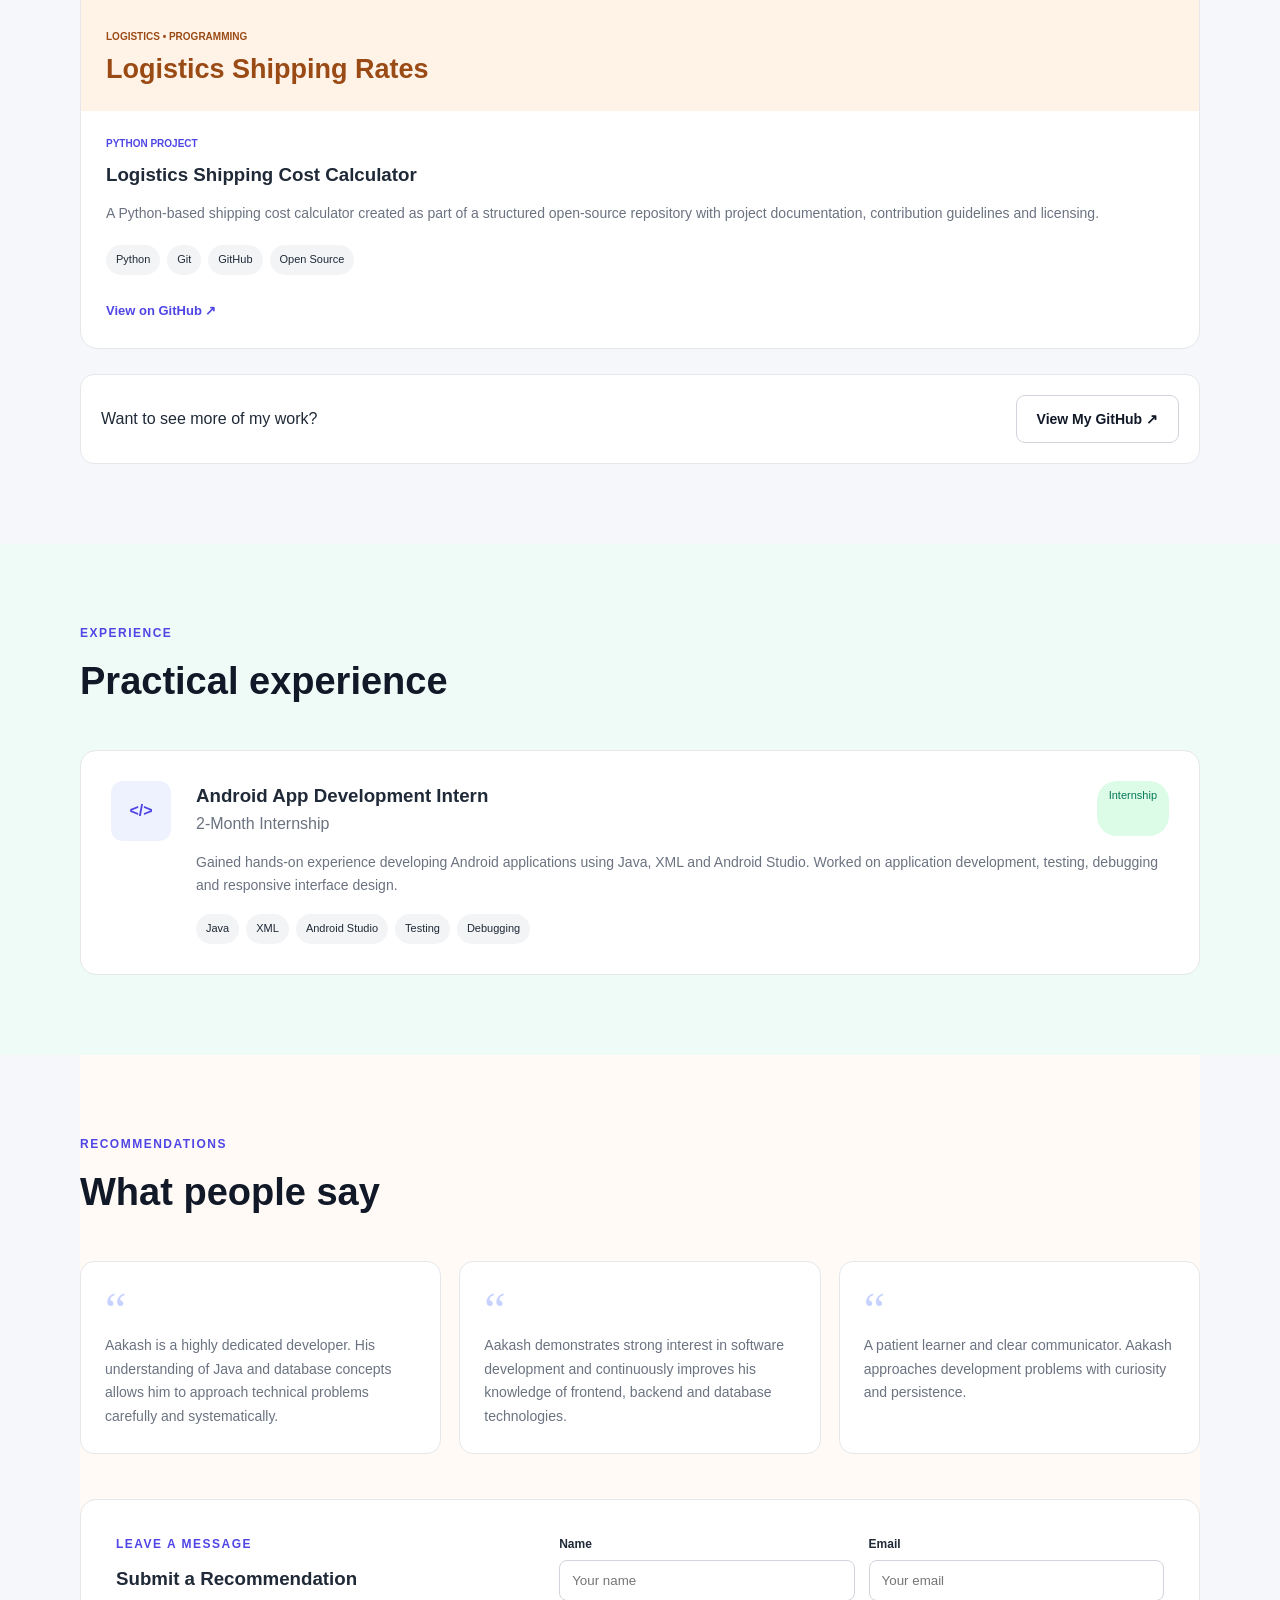
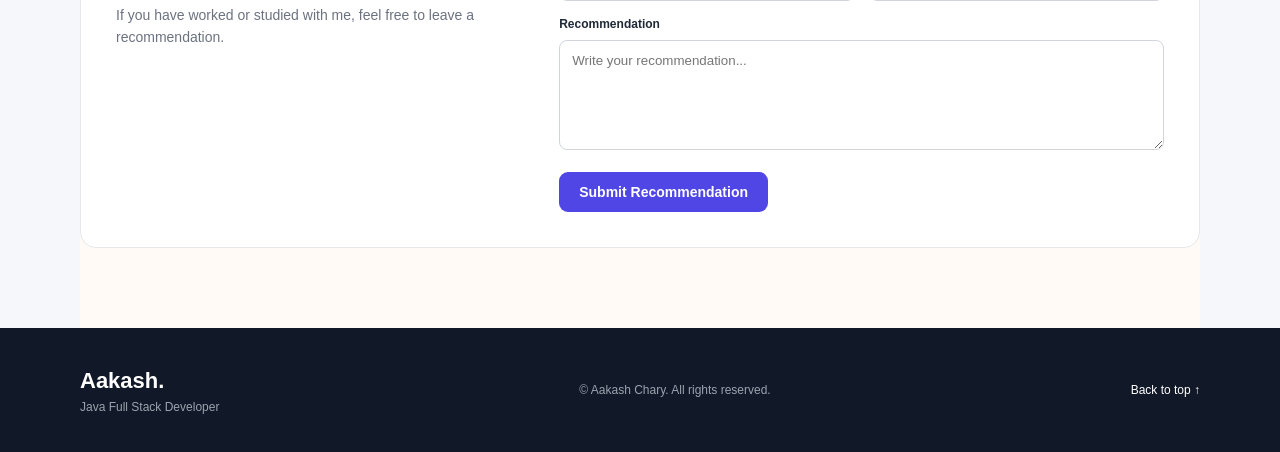
==== commit 3df4b3d4: "Update index.html" ====
--- a/index.html
+++ b/index.html
@@ -131,7 +131,7 @@
                 </a>
 
                 <a
-                    href="https://www.linkedin.com/in/aakashnarayandas/"
+                    href="https://github.com/aakashkamsahamnida"
                     target="_blank"
                     rel="noopener noreferrer"
                     class="button button-secondary"
@@ -468,7 +468,15 @@
                         </h3>
 
                     </div>
-
+<!-- PROJECT IMAGE -->
+        <img
+            src="smart-clinic-project.png"
+            alt="Smart Clinic Management System"
+            class="project-preview featured-preview"
+        >
+
+
+    </div>
                 </div>
 
 
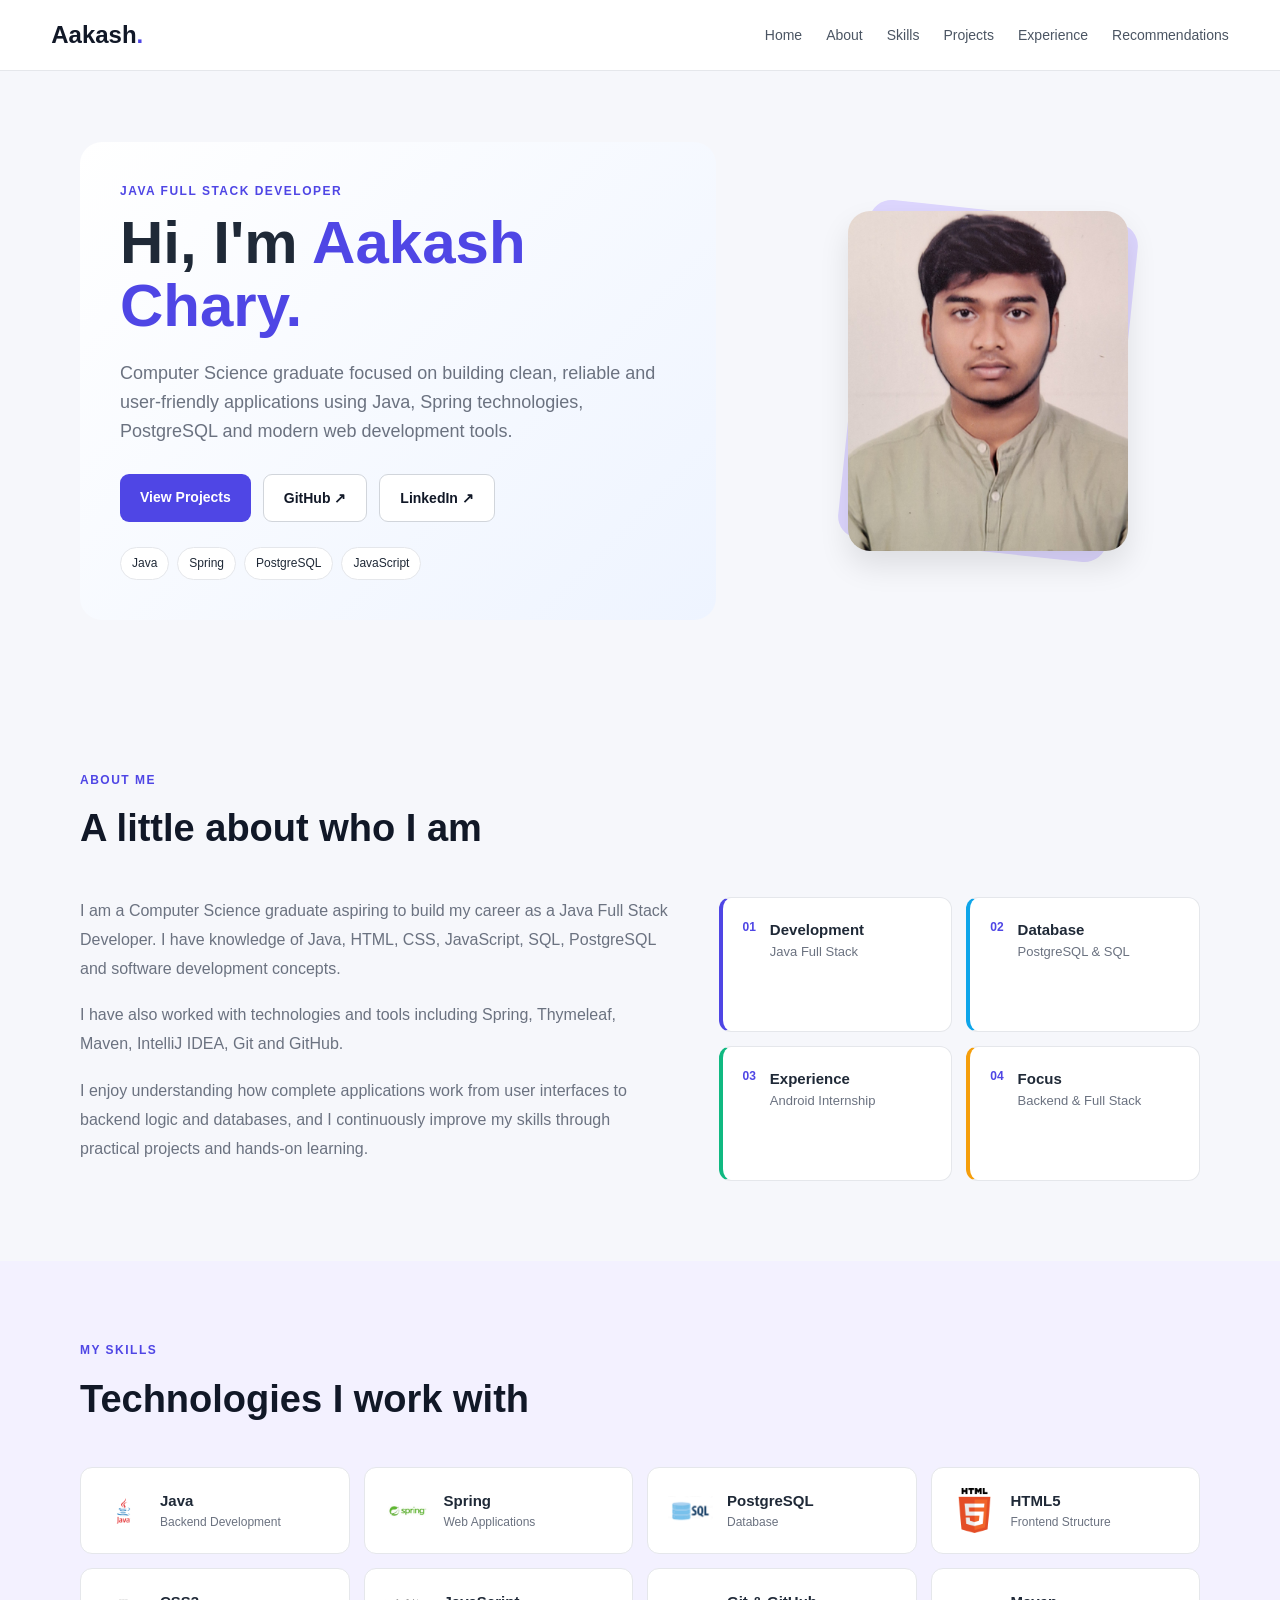
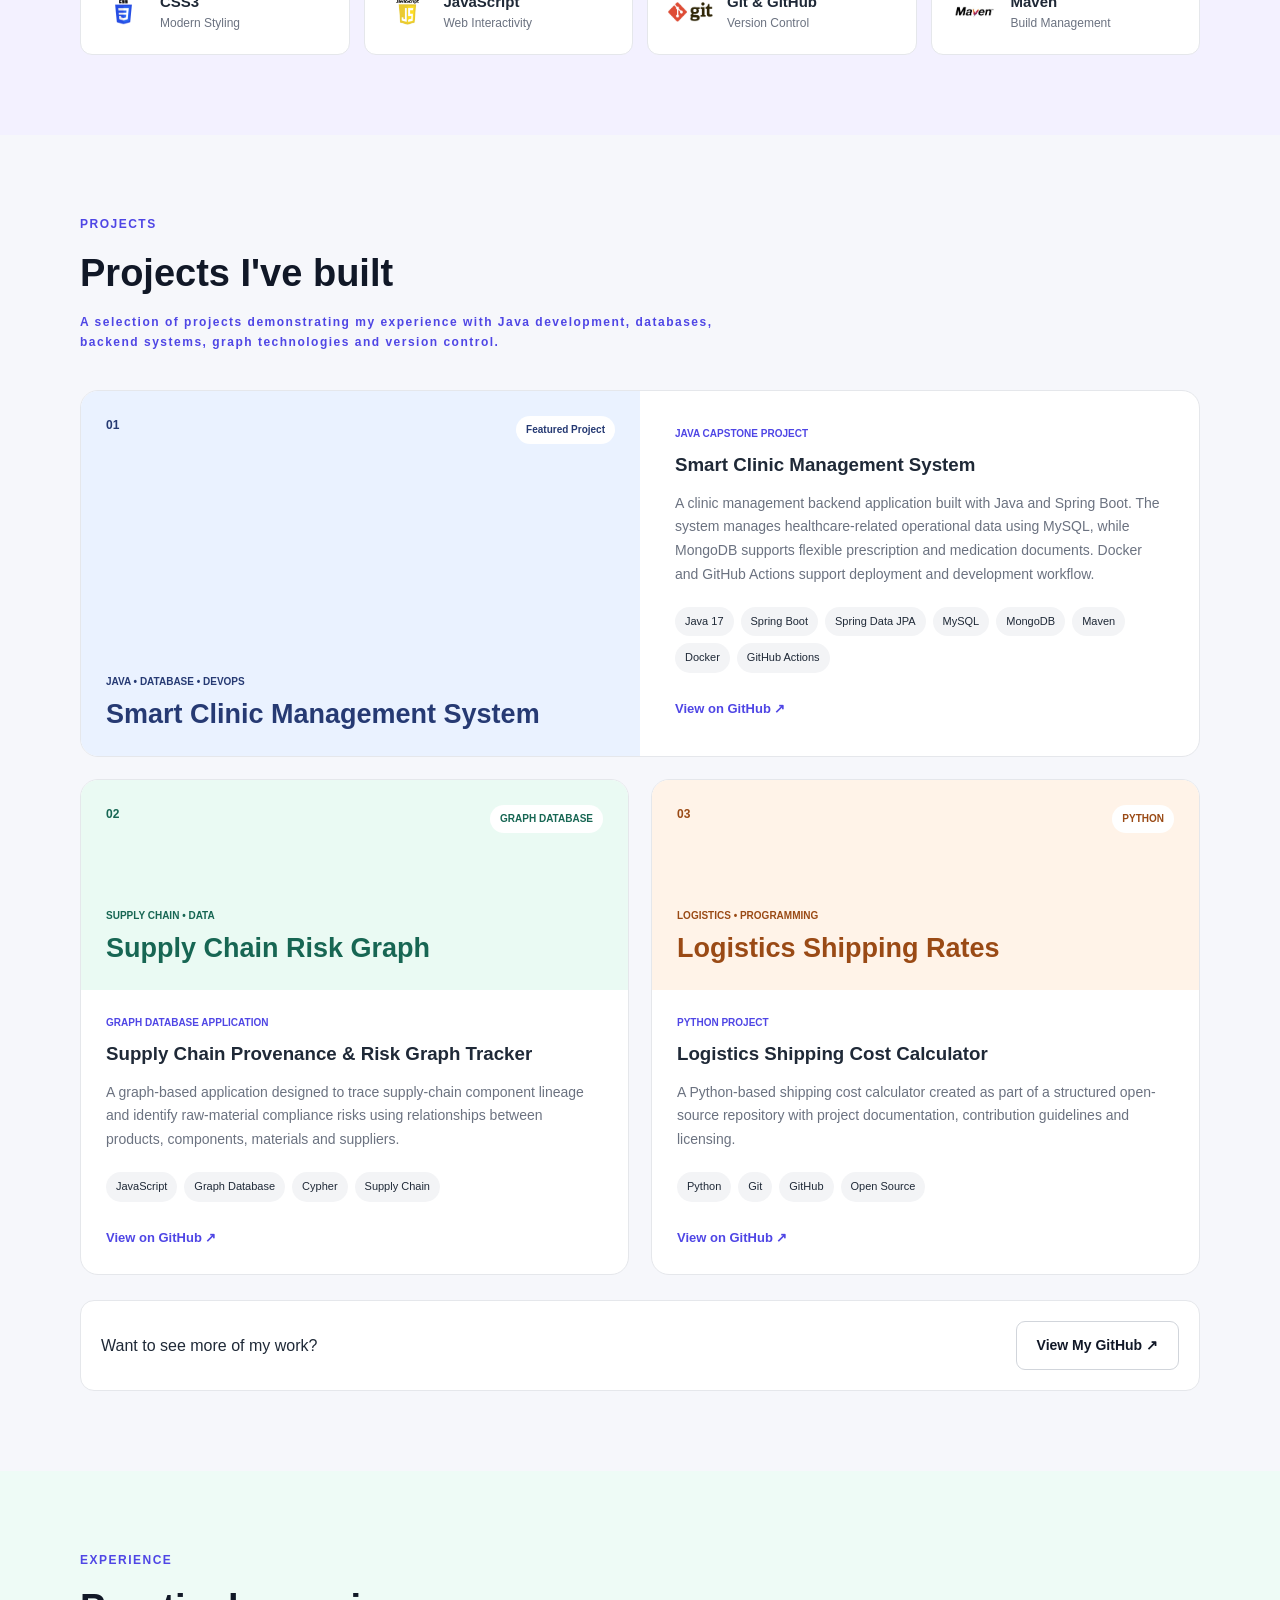
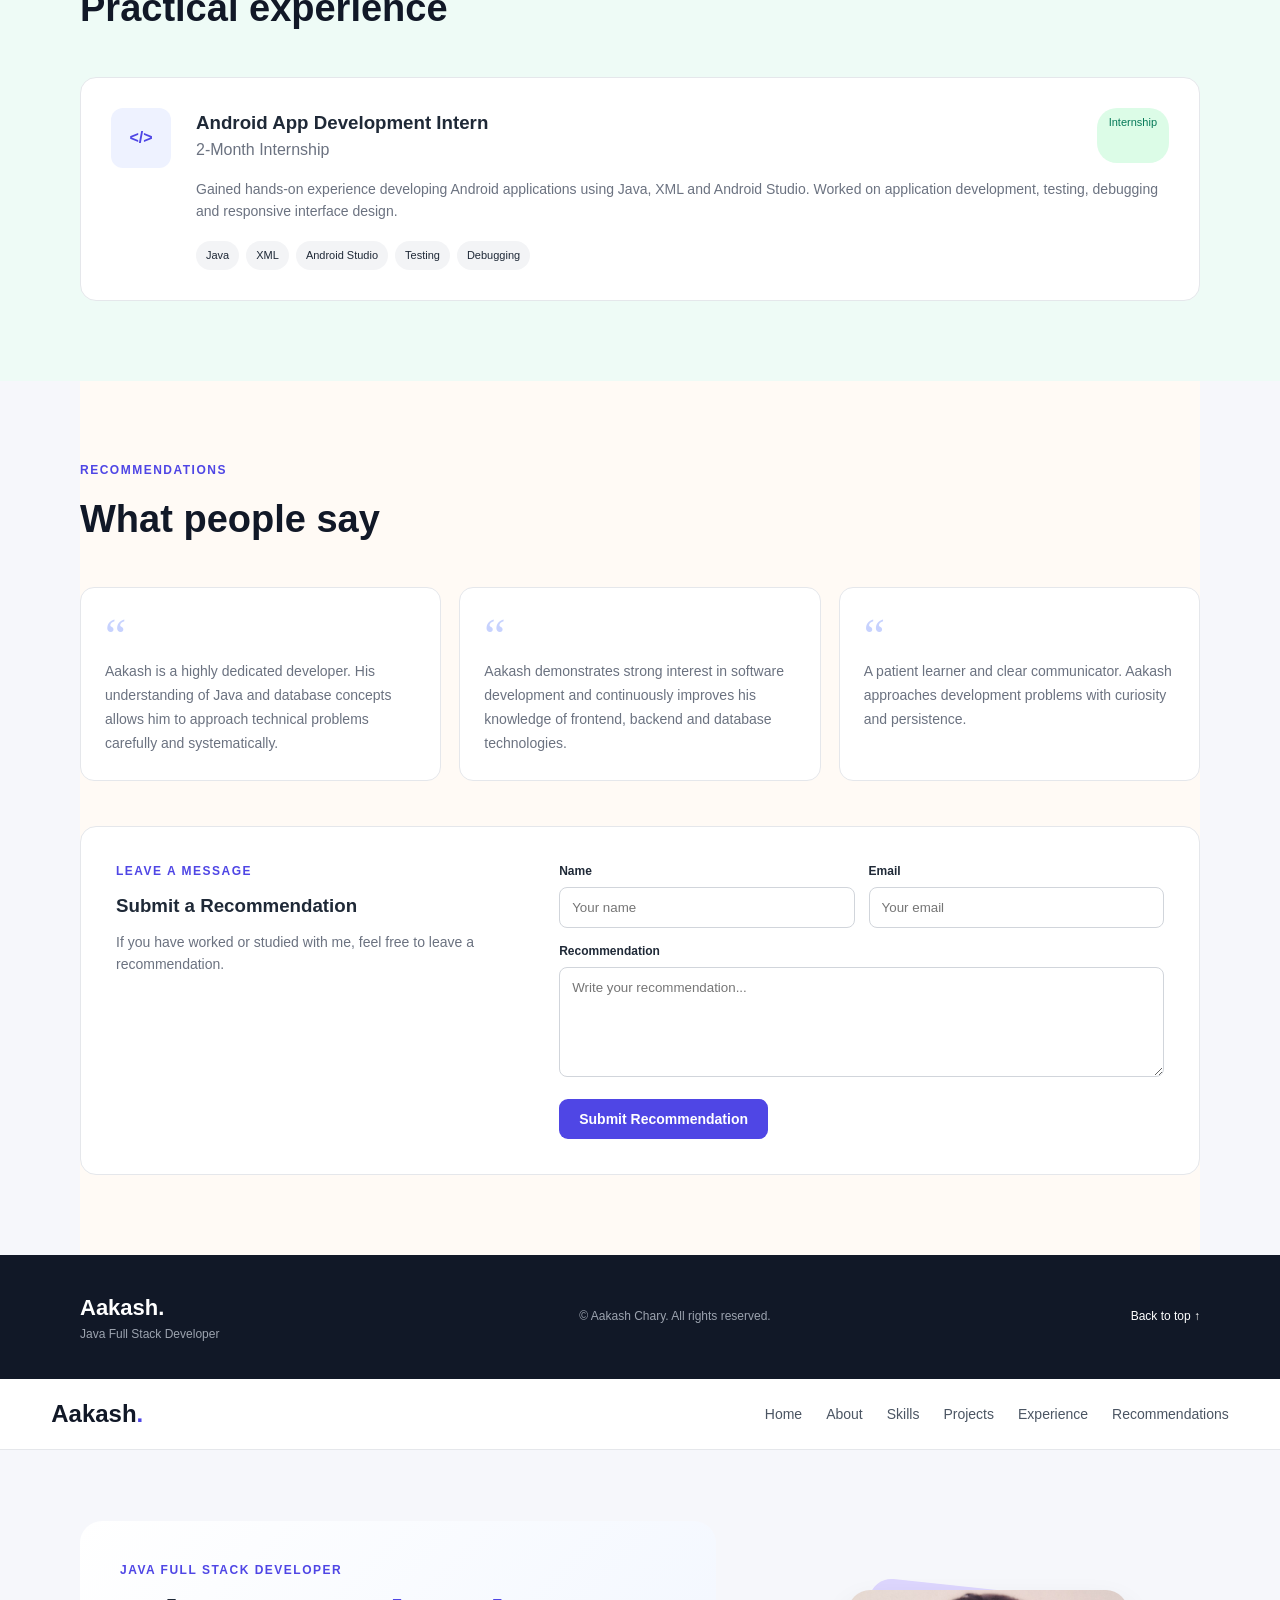
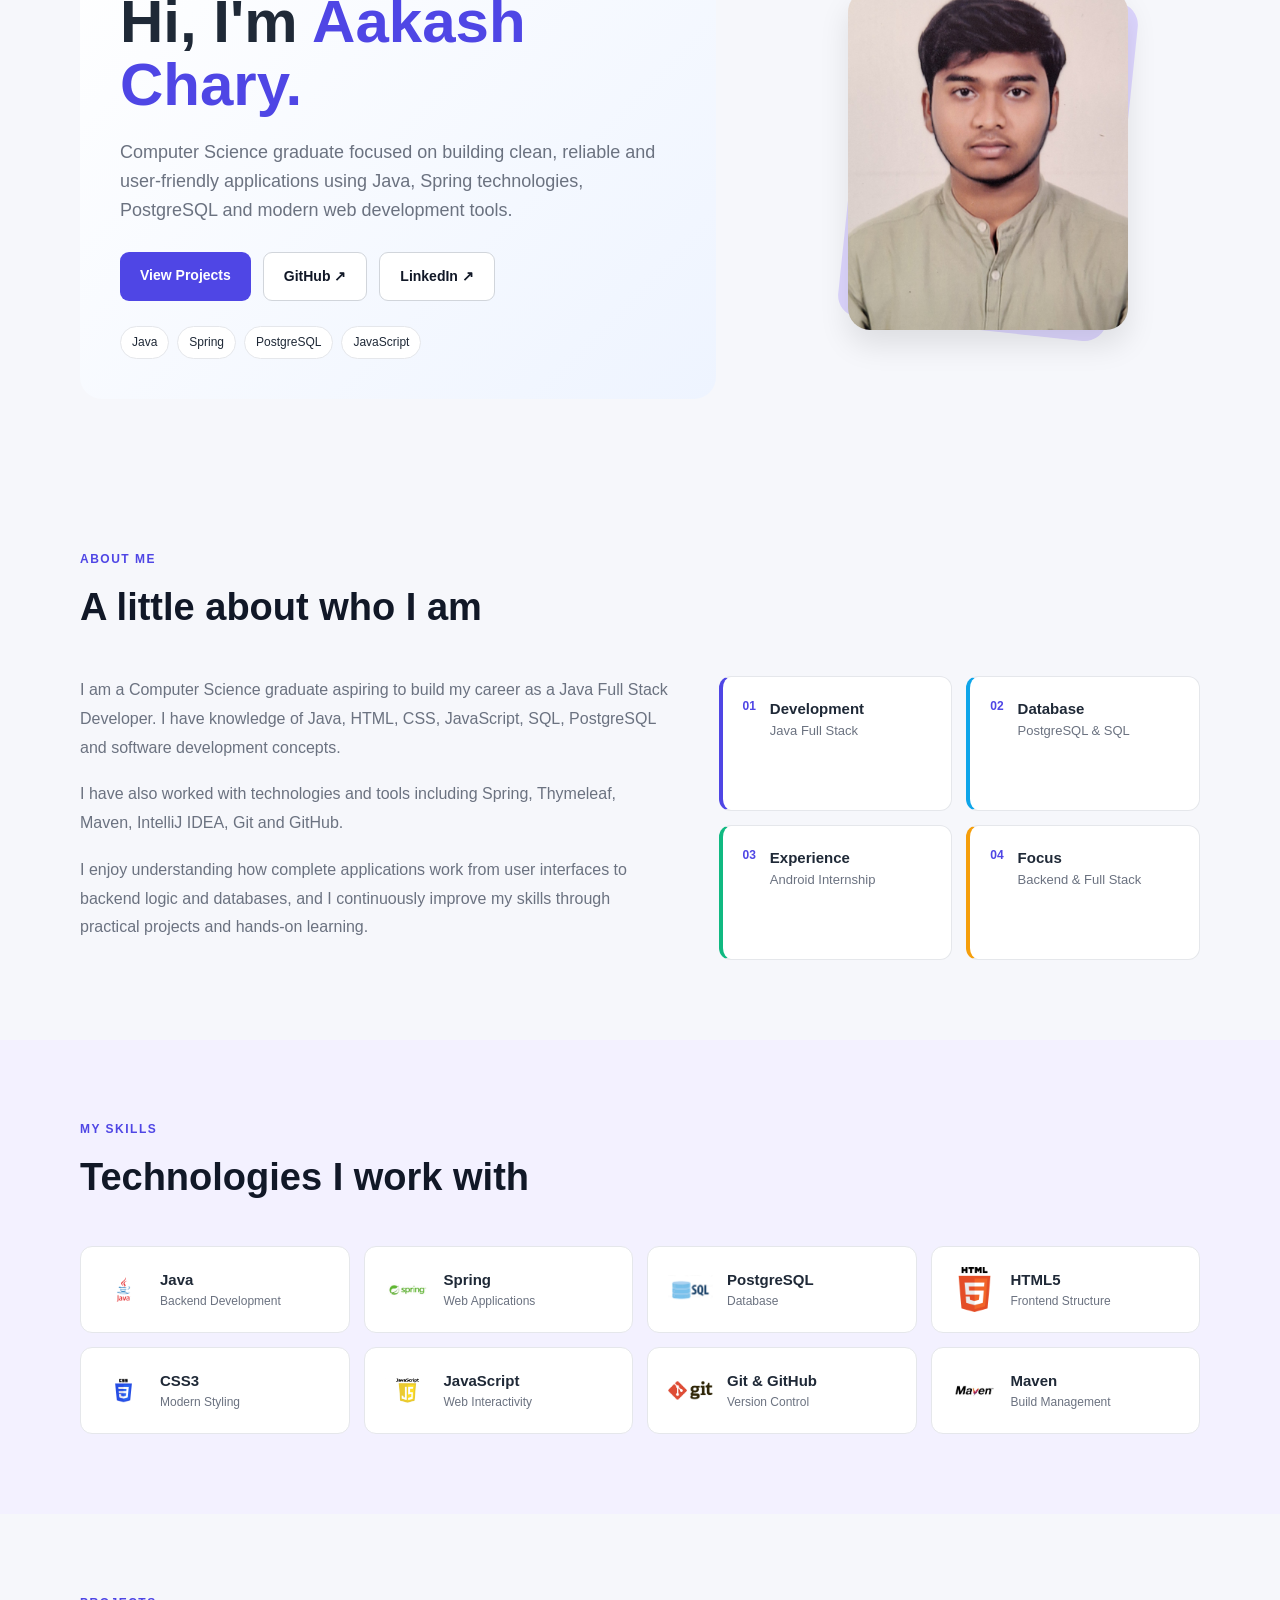
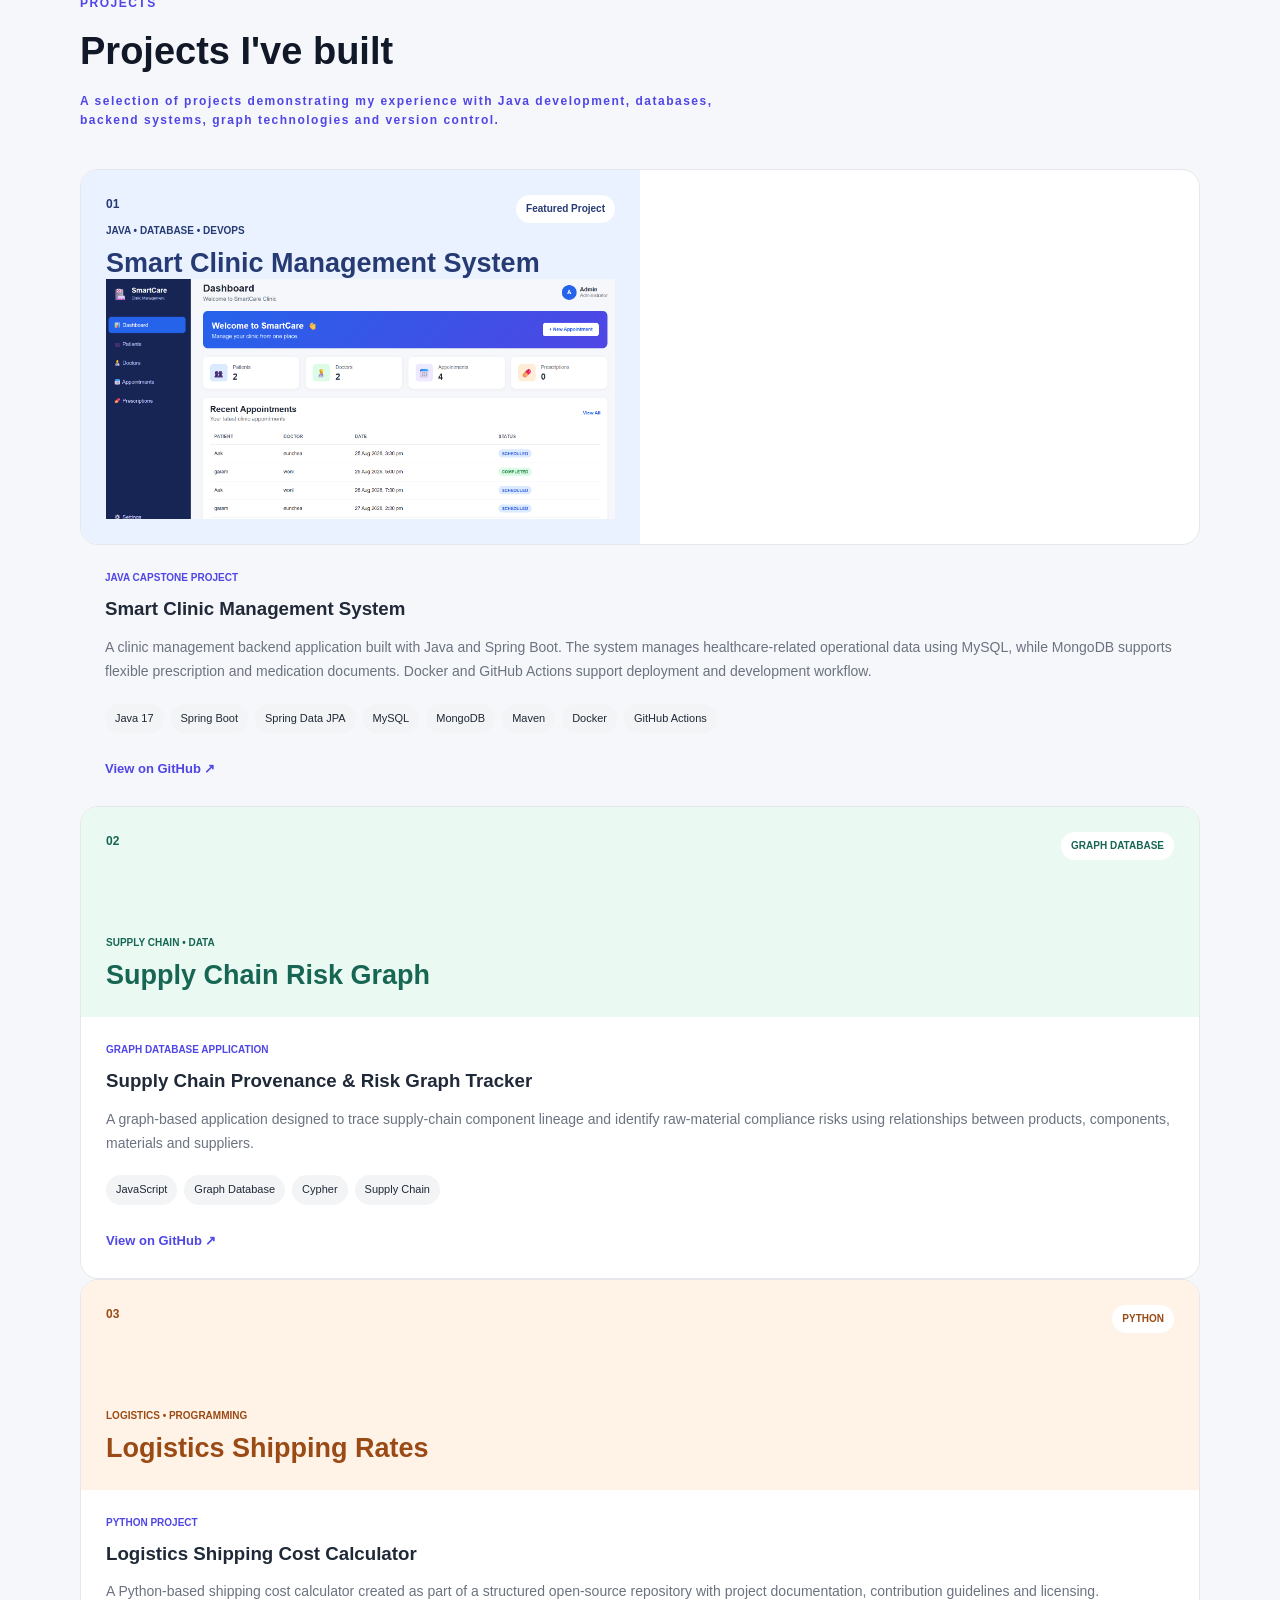
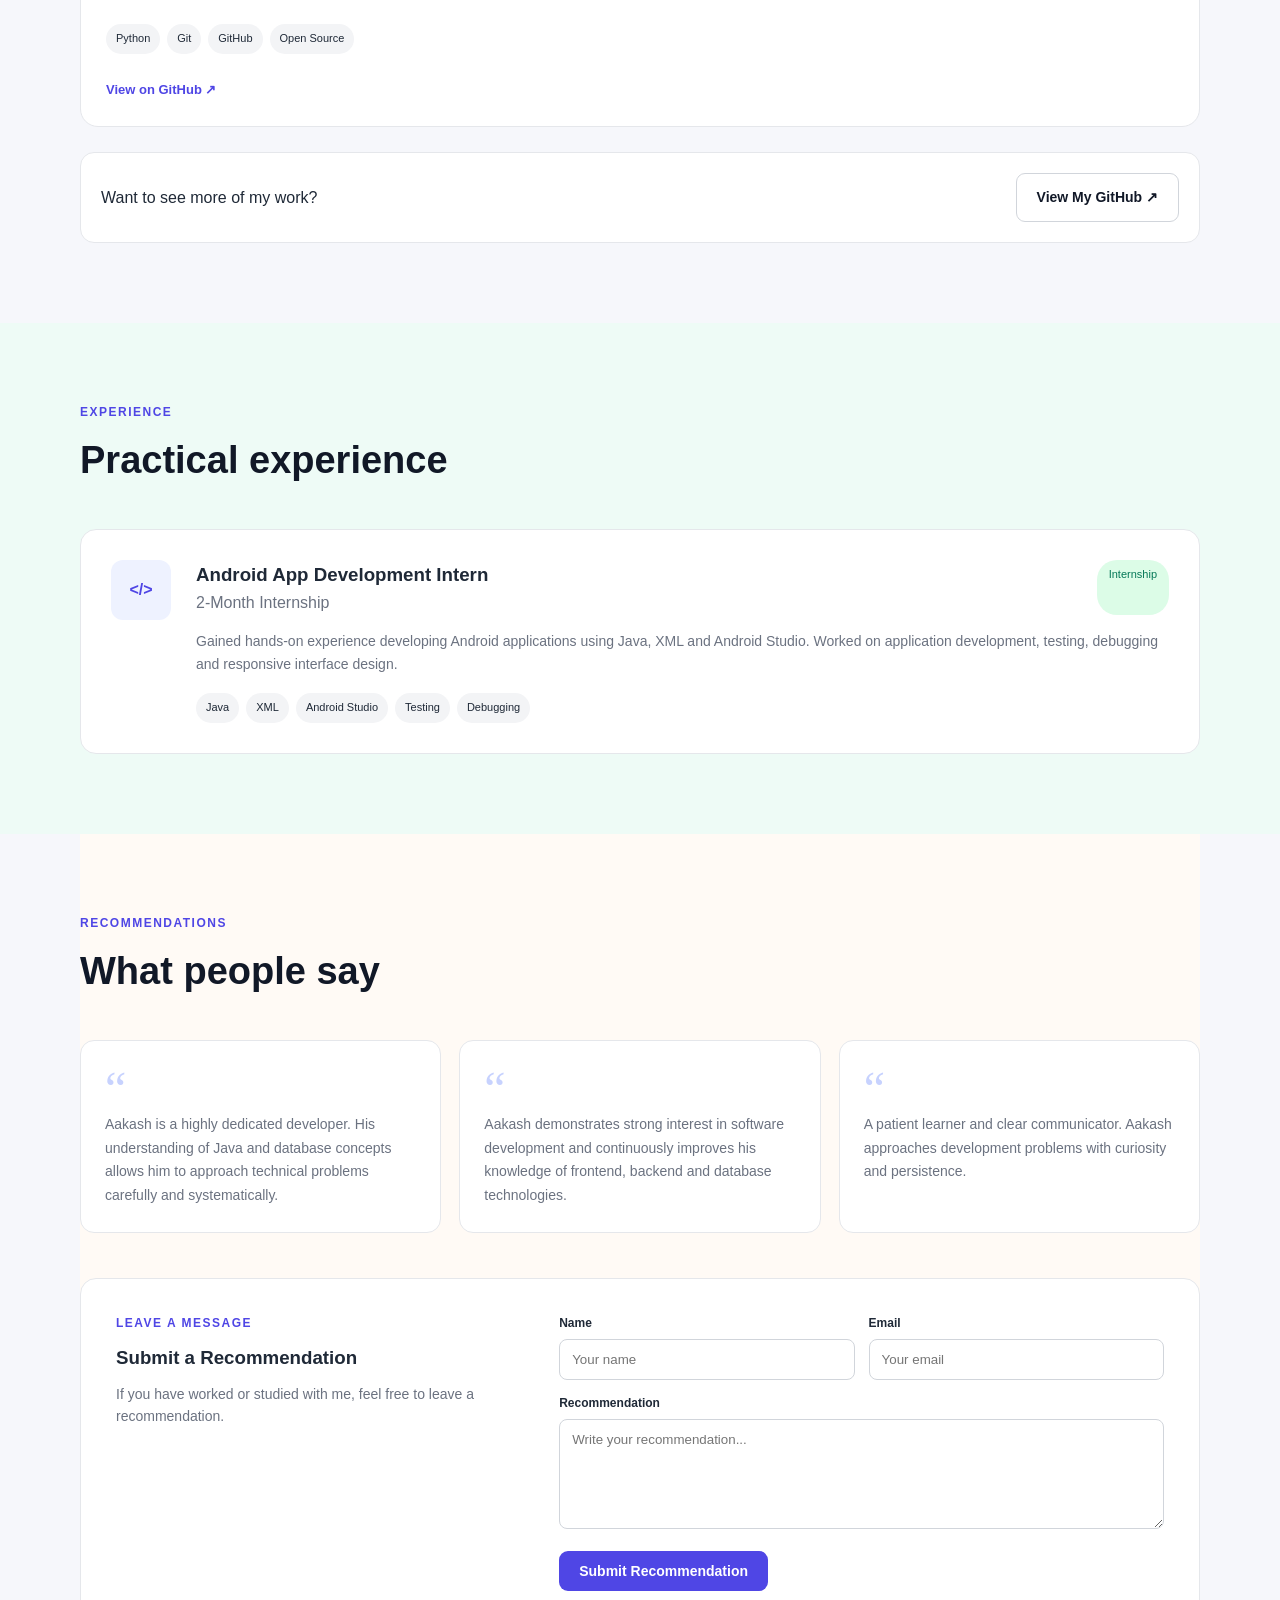
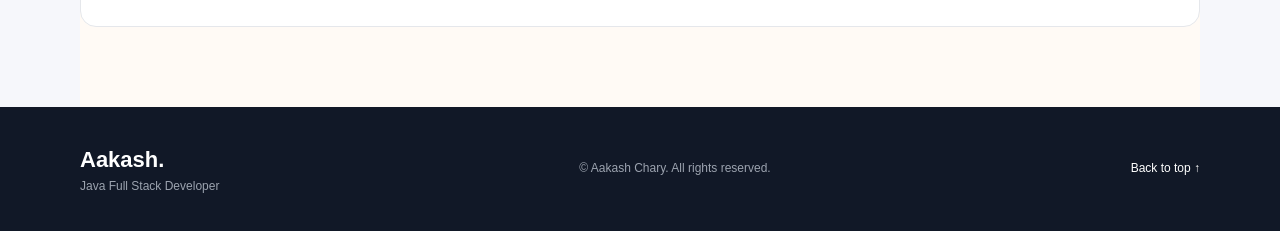
==== commit cc045b59: "Update index.html" ====
--- a/index.html
+++ b/index.html
@@ -1,4 +1,17 @@
 <!DOCTYPE html>
+
+<html lang="en">
+
+<head>
+    <meta charset="UTF-8">
+
+<meta name="viewport"
+      content="width=device-width, initial-scale=1.0">
+
+<meta name="description"
+      content="Portfolio of Aakash Chary - Java Full Stack Developer">
+
+<title>Aakash Chary | Java Full Stack Developer</title><!DOCTYPE html>
 
 <html lang="en">
 
@@ -468,15 +481,7 @@
                         </h3>
 
                     </div>
-<!-- PROJECT IMAGE -->
-        <img
-            src="smart-clinic-project.png"
-            alt="Smart Clinic Management System"
-            class="project-preview featured-preview"
-        >
-
-
-    </div>
+
                 </div>
 
 
@@ -984,3 +989,975 @@
 </body>
 
 </html>
+
+<link rel="stylesheet" href="style.css">
+
+<script src="script.js" defer></script>
+
+
+</head>
+
+<body id="home">
+
+
+<!-- Recommendation Popup -->
+<div id="popup" class="popup">
+
+    <div class="popup-icon">
+        ✓
+    </div>
+
+    <div>
+        <strong>Thank you!</strong>
+        <p>Your recommendation has been added.</p>
+    </div>
+
+    <button
+        type="button"
+        onclick="showPopup(false)"
+        aria-label="Close notification"
+    >
+        ×
+    </button>
+
+</div>
+
+
+<!-- Navigation -->
+<header class="header">
+
+    <nav class="navbar">
+
+        <a href="#home" class="logo">
+            Aakash<span>.</span>
+        </a>
+
+        <button
+            class="menu-button"
+            id="menuButton"
+            aria-label="Open navigation menu"
+        >
+            ☰
+        </button>
+
+        <ul class="nav-links" id="navLinks">
+
+            <li>
+                <a href="#home">Home</a>
+            </li>
+
+            <li>
+                <a href="#about">About</a>
+            </li>
+
+            <li>
+                <a href="#skills">Skills</a>
+            </li>
+
+            <li>
+                <a href="#projects">Projects</a>
+            </li>
+
+            <li>
+                <a href="#experience">Experience</a>
+            </li>
+
+            <li>
+                <a href="#recommendations">
+                    Recommendations
+                </a>
+            </li>
+
+        </ul>
+
+    </nav>
+
+</header>
+
+
+<main>
+
+    <!-- HERO -->
+    <section class="hero section-container">
+
+        <div class="hero-content">
+
+            <p class="small-heading">
+                JAVA FULL STACK DEVELOPER
+            </p>
+
+            <h1>
+                Hi, I'm
+                <span>Aakash Chary.</span>
+            </h1>
+
+            <p class="hero-description">
+                Computer Science graduate focused on building
+                clean, reliable and user-friendly applications
+                using Java, Spring technologies, PostgreSQL
+                and modern web development tools.
+            </p>
+
+            <div class="hero-buttons">
+
+                <a
+                    href="#projects"
+                    class="button button-primary"
+                >
+                    View Projects
+                </a>
+
+                <a
+                    href="https://github.com/aakashkamsahamnida"
+                    target="_blank"
+                    rel="noopener noreferrer"
+                    class="button button-secondary"
+                >
+                    GitHub ↗
+                </a>
+
+
+    <a href= "https://www.linkedin.com/in/aakashnarayandas/"
+       target="_blank"
+       rel="noopener noreferrer"
+       class="button button-secondary">
+        LinkedIn ↗
+    </a>
+
+            </div>
+
+            <div class="hero-tags">
+                <span>Java</span>
+                <span>Spring</span>
+                <span>PostgreSQL</span>
+                <span>JavaScript</span>
+            </div>
+
+        </div>
+
+
+        <div class="hero-image-wrapper">
+
+            <div class="image-background"></div>
+
+            <img
+                src="profile.jpg"
+                alt="Aakash Chary"
+                class="hero-image"
+            >
+
+        </div>
+
+    </section>
+
+
+    <!-- ABOUT -->
+    <section
+        id="about"
+        class="section section-container"
+    >
+
+        <div class="section-title">
+            <p>ABOUT ME</p>
+            <h2>A little about who I am</h2>
+        </div>
+
+
+        <div class="about-grid">
+
+            <div class="about-content">
+
+                <p>
+                    I am a Computer Science graduate aspiring
+                    to build my career as a Java Full Stack
+                    Developer. I have knowledge of Java,
+                    HTML, CSS, JavaScript, SQL, PostgreSQL
+                    and software development concepts.
+                </p>
+
+                <p>
+                    I have also worked with technologies and tools
+                    including Spring, Thymeleaf, Maven, IntelliJ IDEA,
+                    Git and GitHub.
+                </p>
+
+                <p>
+                    I enjoy understanding how complete applications
+                    work from user interfaces to backend logic and
+                    databases, and I continuously improve my skills
+                    through practical projects and hands-on learning.
+                </p>
+
+            </div>
+
+
+            <div class="about-details">
+
+                <div class="detail-card">
+
+                    <span class="detail-number">01</span>
+
+                    <div>
+                        <h3>Development</h3>
+                        <p>Java Full Stack</p>
+                    </div>
+
+                </div>
+
+
+                <div class="detail-card">
+
+                    <span class="detail-number">02</span>
+
+                    <div>
+                        <h3>Database</h3>
+                        <p>PostgreSQL & SQL</p>
+                    </div>
+
+                </div>
+
+
+                <div class="detail-card">
+
+                    <span class="detail-number">03</span>
+
+                    <div>
+                        <h3>Experience</h3>
+                        <p>Android Internship</p>
+                    </div>
+
+                </div>
+
+
+                <div class="detail-card">
+
+                    <span class="detail-number">04</span>
+
+                    <div>
+                        <h3>Focus</h3>
+                        <p>Backend & Full Stack</p>
+                    </div>
+
+                </div>
+
+            </div>
+
+        </div>
+
+    </section>
+
+
+    <!-- SKILLS -->
+    <section
+        id="skills"
+        class="section skills-section"
+    >
+
+        <div class="section-container">
+
+            <div class="section-title">
+                <p>MY SKILLS</p>
+                <h2>Technologies I work with</h2>
+            </div>
+
+
+            <div class="skills-grid">
+
+                <div class="skill-card">
+
+                    <img
+                        src="Java-Logo.png"
+                        alt="Java Logo"
+                    >
+
+                    <div>
+                        <h3>Java</h3>
+                        <p>Backend Development</p>
+                    </div>
+
+                </div>
+
+
+                <div class="skill-card">
+
+                    <img
+                        src="spring-logo.png"
+                        alt="spring Logo"
+                    >
+
+                    <div>
+                        <h3>Spring</h3>
+                        <p>Web Applications</p>
+                    </div>
+
+                </div>
+
+
+                <div class="skill-card">
+
+                    <img
+                        src="sql-logo.png"
+                        alt="PostgreSQL Logo"
+                    >
+
+                    <div>
+                        <h3>PostgreSQL</h3>
+                        <p>Database</p>
+                    </div>
+
+                </div>
+
+
+                <div class="skill-card">
+
+                    <img
+                        src="HTMl-logo.png"
+                        alt="HTML Logo"
+                    >
+
+                    <div>
+                        <h3>HTML5</h3>
+                        <p>Frontend Structure</p>
+                    </div>
+
+                </div>
+
+
+                <div class="skill-card">
+
+                    <img
+                        src="CSSLogo.jpg"
+                        alt="CSS Logo"
+                    >
+
+                    <div>
+                        <h3>CSS3</h3>
+                        <p>Modern Styling</p>
+                    </div>
+
+                </div>
+
+
+                <div class="skill-card">
+
+                    <img
+                        src="javascript-logo.png"
+                        alt="JavaScript Logo"
+                    >
+
+                    <div>
+                        <h3>JavaScript</h3>
+                        <p>Web Interactivity</p>
+                    </div>
+
+                </div>
+
+
+                <div class="skill-card">
+
+                     <img
+                        src="git-logo.png"
+                        alt="git Logo"
+                    >
+
+                    <div>
+                        <h3>Git & GitHub</h3>
+                        <p>Version Control</p>
+                    </div>
+
+                </div>
+
+
+                <div class="skill-card">
+
+                   <img
+                        src="maven-logo.png"
+                        alt="maven Logo"
+                    >
+
+
+                    <div>
+                        <h3>Maven</h3>
+                        <p>Build Management</p>
+                    </div>
+
+                </div>
+
+            </div>
+
+        </div>
+
+    </section>
+
+
+    <!-- PROJECTS -->
+    <section
+        id="projects"
+        class="section section-container"
+    >
+
+        <div class="section-title">
+
+            <p>PROJECTS</p>
+
+            <h2>
+                Projects I've built
+            </h2>
+
+            <p class="section-description">
+                A selection of projects demonstrating my experience
+                with Java development, databases, backend systems,
+                graph technologies and version control.
+            </p>
+
+        </div>
+
+
+        <div class="projects-grid">
+
+
+            <!-- PROJECT 1 -->
+            <article class="project-card featured-project">
+
+                <div class="project-top clinic-project">
+
+                    <div class="project-top-row">
+
+                        <span class="project-number">
+                            01
+                        </span>
+
+                        <span class="featured-badge">
+                            Featured Project
+                        </span>
+
+                    </div>
+
+                    <div>
+
+                        <p class="project-small-title">
+                            JAVA • DATABASE • DEVOPS
+                        </p>
+
+                        <h3>
+                            Smart Clinic
+                            Management System
+                        </h3>
+
+                    </div>
+<!-- PROJECT IMAGE -->
+        <img
+            src="smart-clinic-project.png"
+            alt="Smart Clinic Management System"
+            class="project-preview featured-preview"
+        >
+
+
+    </div>
+                </div>
+
+
+                <div class="project-body">
+
+                    <p class="project-category">
+                        JAVA CAPSTONE PROJECT
+                    </p>
+
+                    <h3>
+                        Smart Clinic Management System
+                    </h3>
+
+                    <p class="project-description">
+                        A clinic management backend application built
+                        with Java and Spring Boot. The system manages
+                        healthcare-related operational data using MySQL,
+                        while MongoDB supports flexible prescription
+                        and medication documents. Docker and GitHub
+                        Actions support deployment and development workflow.
+                    </p>
+
+
+                    <div class="project-technologies">
+
+                        <span>Java 17</span>
+                        <span>Spring Boot</span>
+                        <span>Spring Data JPA</span>
+                        <span>MySQL</span>
+                        <span>MongoDB</span>
+                        <span>Maven</span>
+                        <span>Docker</span>
+                        <span>GitHub Actions</span>
+
+                    </div>
+
+
+                    <div class="project-links">
+
+                        <a
+                            href="https://github.com/aakashkamsahamnida/java-database-capstone"
+                            target="_blank"
+                            rel="noopener noreferrer"
+                        >
+                            View on GitHub
+                            <span>↗</span>
+                        </a>
+
+                    </div>
+
+                </div>
+
+            </article>
+
+
+            <!-- PROJECT 2 -->
+            <article class="project-card">
+
+                <div class="project-top supply-project">
+
+                    <div class="project-top-row">
+
+                        <span class="project-number">
+                            02
+                        </span>
+
+                        <span class="project-type">
+                            GRAPH DATABASE
+                        </span>
+
+                    </div>
+
+
+                    <div>
+
+                        <p class="project-small-title">
+                            SUPPLY CHAIN • DATA
+                        </p>
+
+                        <h3>
+                            Supply Chain
+                            Risk Graph
+                        </h3>
+
+                    </div>
+
+                </div>
+
+
+                <div class="project-body">
+
+                    <p class="project-category">
+                        GRAPH DATABASE APPLICATION
+                    </p>
+
+                    <h3>
+                        Supply Chain Provenance
+                        & Risk Graph Tracker
+                    </h3>
+
+                    <p class="project-description">
+                        A graph-based application designed to trace
+                        supply-chain component lineage and identify
+                        raw-material compliance risks using relationships
+                        between products, components, materials and suppliers.
+                    </p>
+
+
+                    <div class="project-technologies">
+
+                        <span>JavaScript</span>
+                        <span>Graph Database</span>
+                        <span>Cypher</span>
+                        <span>Supply Chain</span>
+
+                    </div>
+
+
+                    <div class="project-links">
+
+                        <a
+                            href="https://github.com/aakashkamsahamnida/supply-chain-graph"
+                            target="_blank"
+                            rel="noopener noreferrer"
+                        >
+                            View on GitHub
+                            <span>↗</span>
+                        </a>
+
+                    </div>
+
+                </div>
+
+            </article>
+
+
+            <!-- PROJECT 3 -->
+            <article class="project-card">
+
+                <div class="project-top logistics-project">
+
+                    <div class="project-top-row">
+
+                        <span class="project-number">
+                            03
+                        </span>
+
+                        <span class="project-type">
+                            PYTHON
+                        </span>
+
+                    </div>
+
+
+                    <div>
+
+                        <p class="project-small-title">
+                            LOGISTICS • PROGRAMMING
+                        </p>
+
+                        <h3>
+                            Logistics
+                            Shipping Rates
+                        </h3>
+
+                    </div>
+
+                </div>
+
+
+                <div class="project-body">
+
+                    <p class="project-category">
+                        PYTHON PROJECT
+                    </p>
+
+                    <h3>
+                        Logistics Shipping
+                        Cost Calculator
+                    </h3>
+
+                    <p class="project-description">
+                        A Python-based shipping cost calculator
+                        created as part of a structured open-source
+                        repository with project documentation,
+                        contribution guidelines and licensing.
+                    </p>
+
+
+                    <div class="project-technologies">
+
+                        <span>Python</span>
+                        <span>Git</span>
+                        <span>GitHub</span>
+                        <span>Open Source</span>
+
+                    </div>
+
+
+                    <div class="project-links">
+
+                        <a
+                            href="https://github.com/aakashkamsahamnida/LogisticsShippingRates"
+                            target="_blank"
+                            rel="noopener noreferrer"
+                        >
+                            View on GitHub
+                            <span>↗</span>
+                        </a>
+
+                    </div>
+
+                </div>
+
+            </article>
+
+        </div>
+
+
+        <div class="all-projects-link">
+
+            <p>
+                Want to see more of my work?
+            </p>
+
+            <a
+                href="https://github.com/aakashkamsahamnida"
+                target="_blank"
+                rel="noopener noreferrer"
+                class="button button-secondary"
+            >
+                View My GitHub ↗
+            </a>
+
+        </div>
+
+    </section>
+
+
+    <!-- EXPERIENCE -->
+    <section
+        id="experience"
+        class="section experience-section"
+    >
+
+        <div class="section-container">
+
+            <div class="section-title">
+                <p>EXPERIENCE</p>
+                <h2>Practical experience</h2>
+            </div>
+
+
+            <div class="experience-card">
+
+                <div class="experience-icon">
+                    &lt;/&gt;
+                </div>
+
+
+                <div class="experience-content">
+
+                    <div class="experience-title">
+
+                        <div>
+
+                            <h3>
+                                Android App Development Intern
+                            </h3>
+
+                            <p>
+                                2-Month Internship
+                            </p>
+
+                        </div>
+
+
+                        <span class="experience-badge">
+                            Internship
+                        </span>
+
+                    </div>
+
+
+                    <p>
+                        Gained hands-on experience developing Android
+                        applications using Java, XML and Android Studio.
+                        Worked on application development, testing,
+                        debugging and responsive interface design.
+                    </p>
+
+
+                    <div class="experience-skills">
+
+                        <span>Java</span>
+                        <span>XML</span>
+                        <span>Android Studio</span>
+                        <span>Testing</span>
+                        <span>Debugging</span>
+
+                    </div>
+
+                </div>
+
+            </div>
+
+        </div>
+
+    </section>
+
+
+    <!-- RECOMMENDATIONS -->
+    <section
+        id="recommendations"
+        class="section section-container"
+    >
+
+        <div class="section-title">
+
+            <p>RECOMMENDATIONS</p>
+
+            <h2>
+                What people say
+            </h2>
+
+        </div>
+
+
+        <div
+            id="all_recommendations"
+            class="recommendations-grid"
+        >
+
+            <article class="recommendation-card">
+
+                <div class="quote">
+                    “
+                </div>
+
+                <p class="rec-text">
+                    Aakash is a highly dedicated developer.
+                    His understanding of Java and database
+                    concepts allows him to approach technical
+                    problems carefully and systematically.
+                </p>
+
+            </article>
+
+
+            <article class="recommendation-card">
+
+                <div class="quote">
+                    “
+                </div>
+
+                <p class="rec-text">
+                    Aakash demonstrates strong interest in
+                    software development and continuously
+                    improves his knowledge of frontend,
+                    backend and database technologies.
+                </p>
+
+            </article>
+
+
+            <article class="recommendation-card">
+
+                <div class="quote">
+                    “
+                </div>
+
+                <p class="rec-text">
+                    A patient learner and clear communicator.
+                    Aakash approaches development problems
+                    with curiosity and persistence.
+                </p>
+
+            </article>
+
+        </div>
+
+
+        <div class="recommendation-form-container">
+
+            <div class="recommendation-info">
+
+                <p class="small-heading">
+                    LEAVE A MESSAGE
+                </p>
+
+                <h3>
+                    Submit a Recommendation
+                </h3>
+
+                <p>
+                    If you have worked or studied with me,
+                    feel free to leave a recommendation.
+                </p>
+
+            </div>
+
+
+            <form id="recommendation_form">
+
+                <div class="form-row">
+
+                    <div class="form-group">
+
+                        <label for="new_name">
+                            Name
+                        </label>
+
+                        <input
+                            type="text"
+                            id="new_name"
+                            placeholder="Your name"
+                            required
+                        >
+
+                    </div>
+
+
+                    <div class="form-group">
+
+                        <label for="new_email">
+                            Email
+                        </label>
+
+                        <input
+                            type="email"
+                            id="new_email"
+                            placeholder="Your email"
+                            required
+                        >
+
+                    </div>
+
+                </div>
+
+
+                <div class="form-group">
+
+                    <label for="new_recommendation">
+                        Recommendation
+                    </label>
+
+                    <textarea
+                        id="new_recommendation"
+                        placeholder="Write your recommendation..."
+                        required
+                    ></textarea>
+
+                </div>
+
+
+                <button
+                    type="submit"
+                    class="button button-primary"
+                >
+                    Submit Recommendation
+                </button>
+
+            </form>
+
+        </div>
+
+    </section>
+
+</main>
+
+
+<!-- FOOTER -->
+<footer class="footer">
+
+    <div class="section-container footer-content">
+
+        <div>
+
+            <a href="#home" class="footer-logo">
+                Aakash<span>.</span>
+            </a>
+
+            <p>
+                Java Full Stack Developer
+            </p>
+
+        </div>
+
+
+        <p>
+            © <span id="currentYear"></span>
+            Aakash Chary. All rights reserved.
+        </p>
+
+
+        <a href="#home" class="back-top">
+            Back to top ↑
+        </a>
+
+    </div>
+
+</footer>
+
+
+</body>
+
+</html>
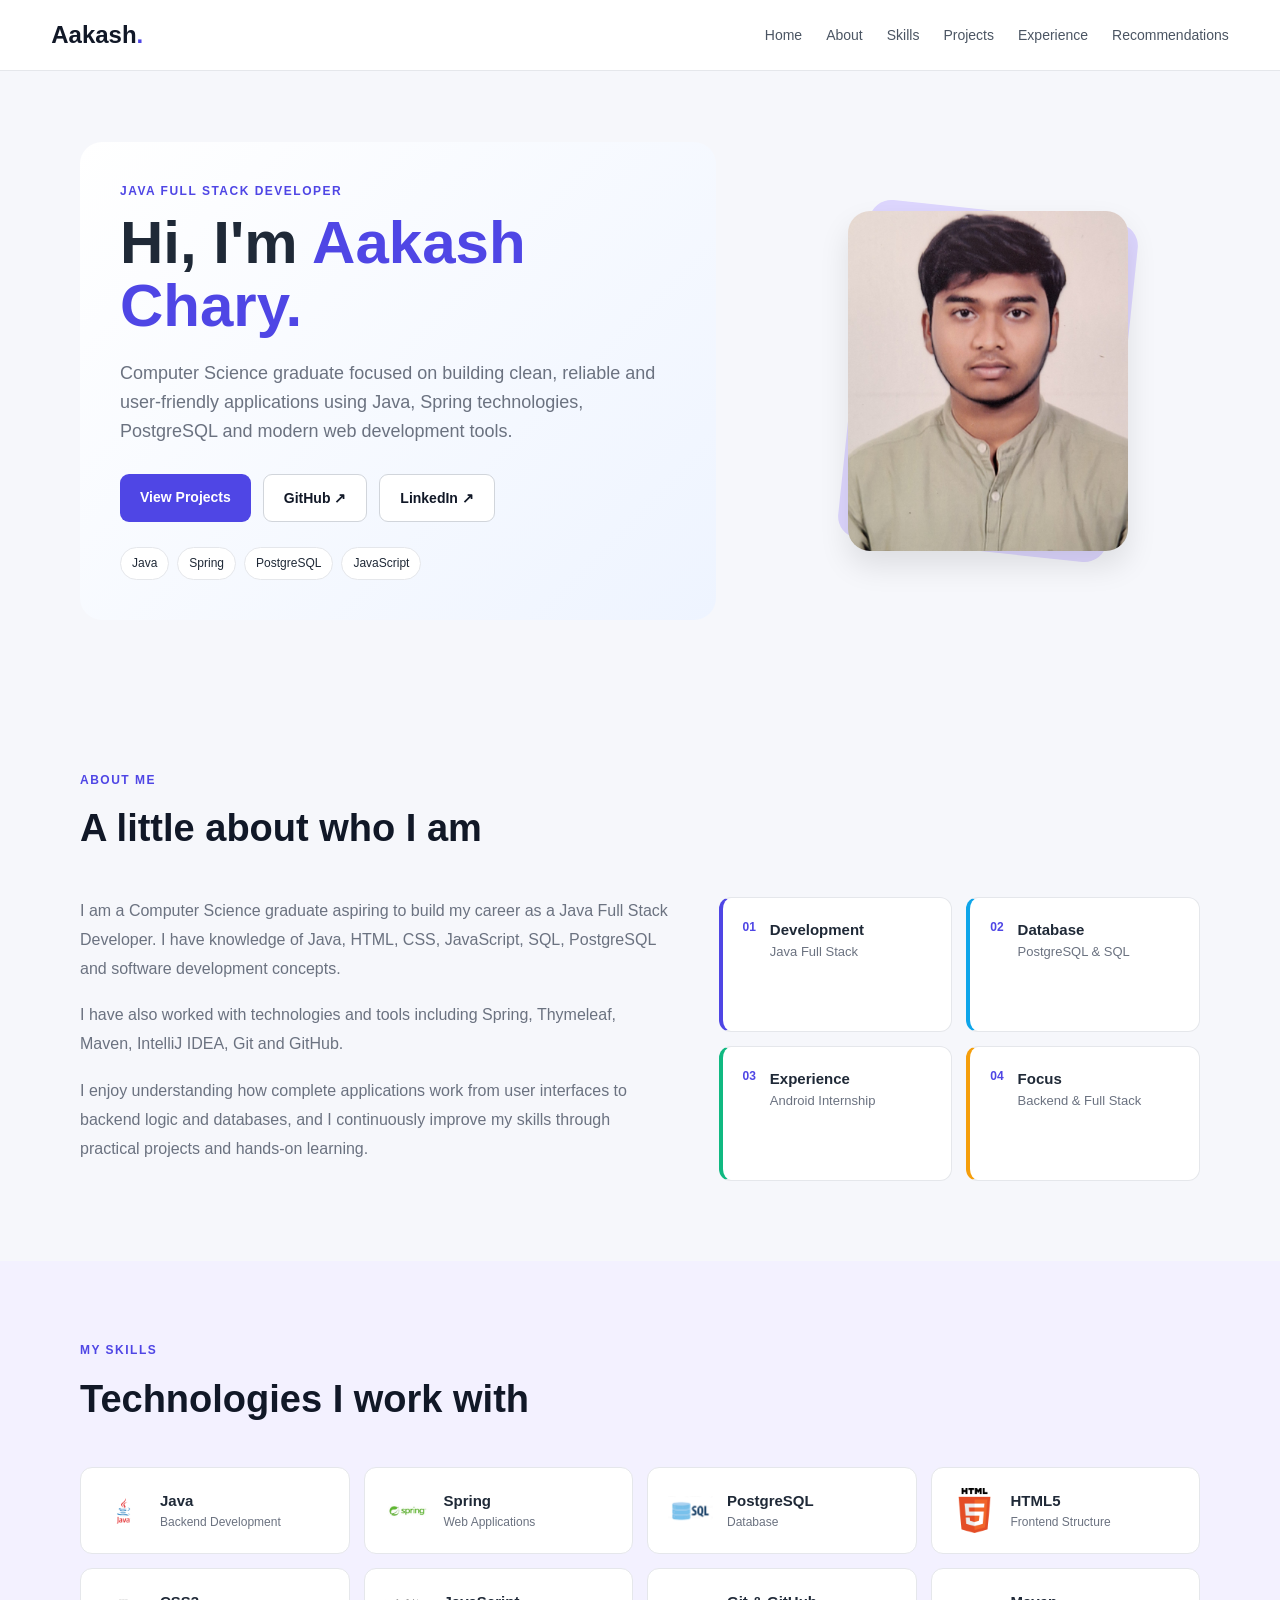
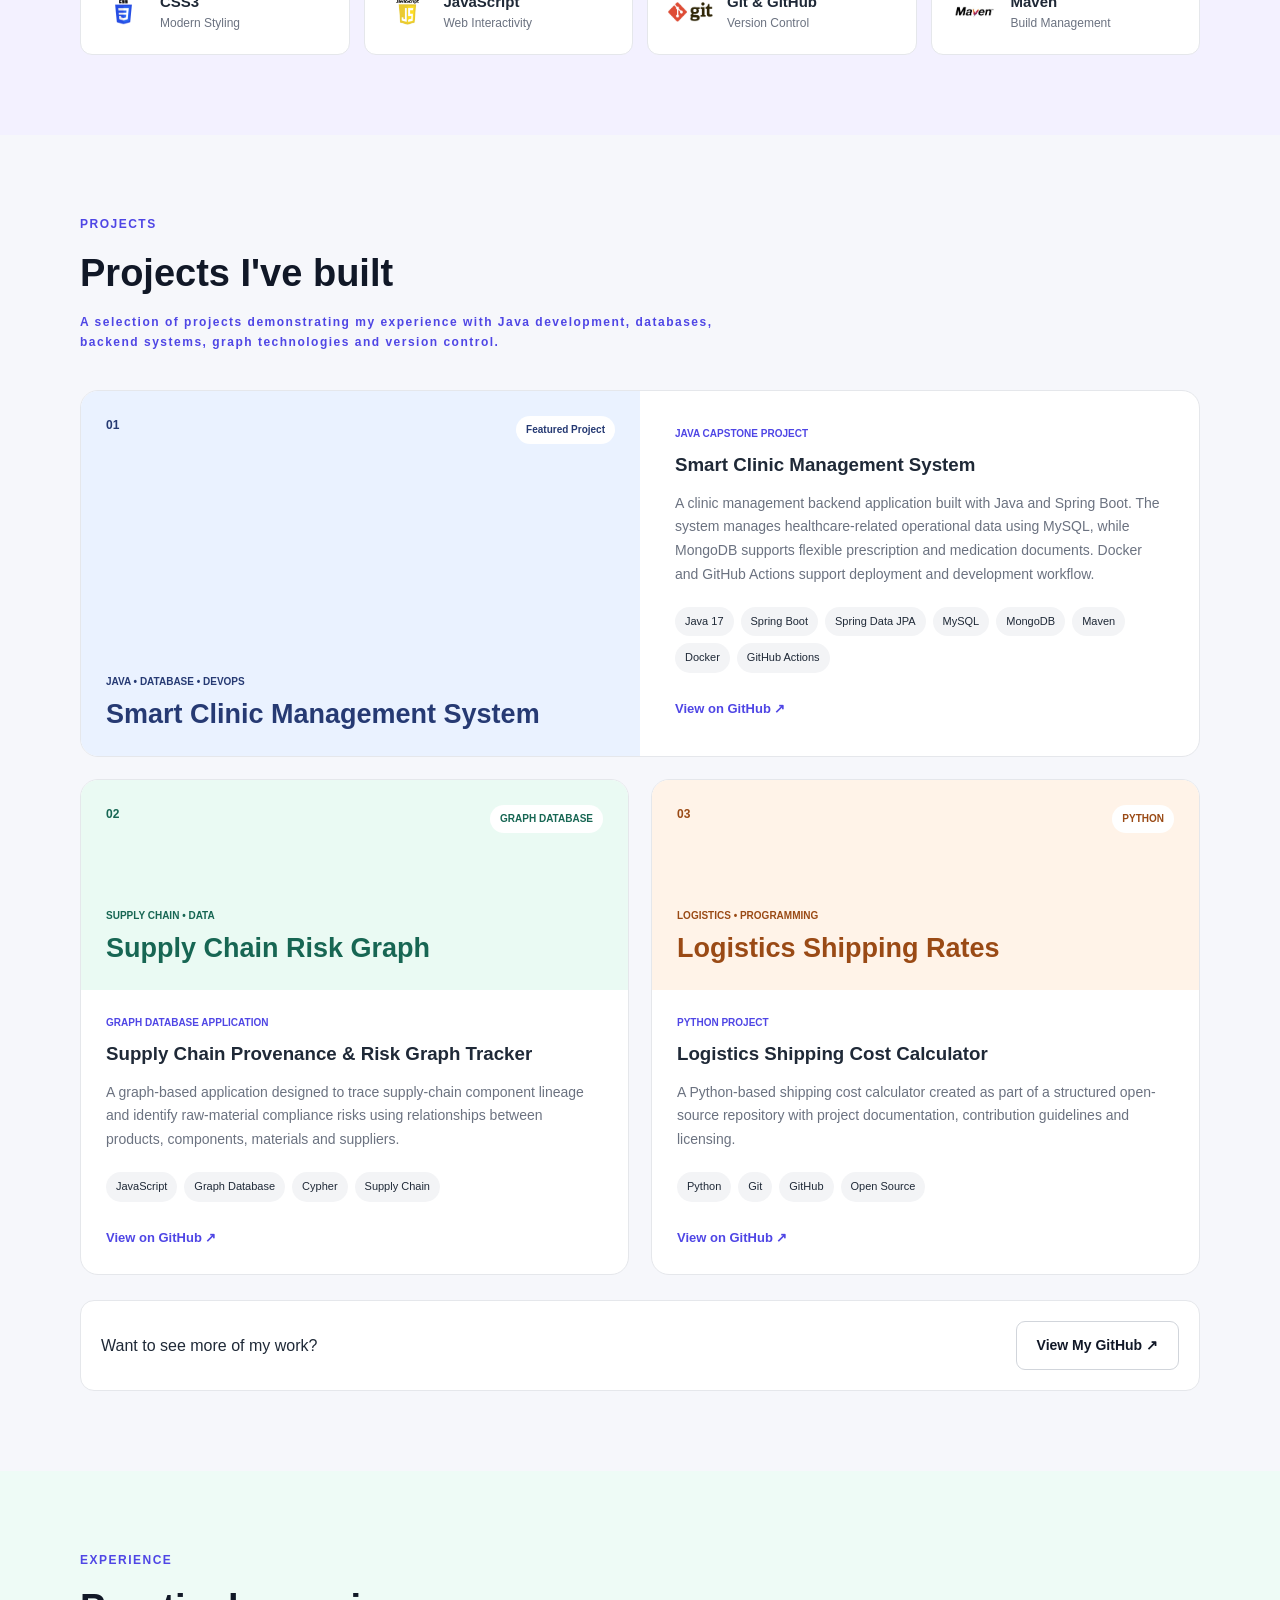
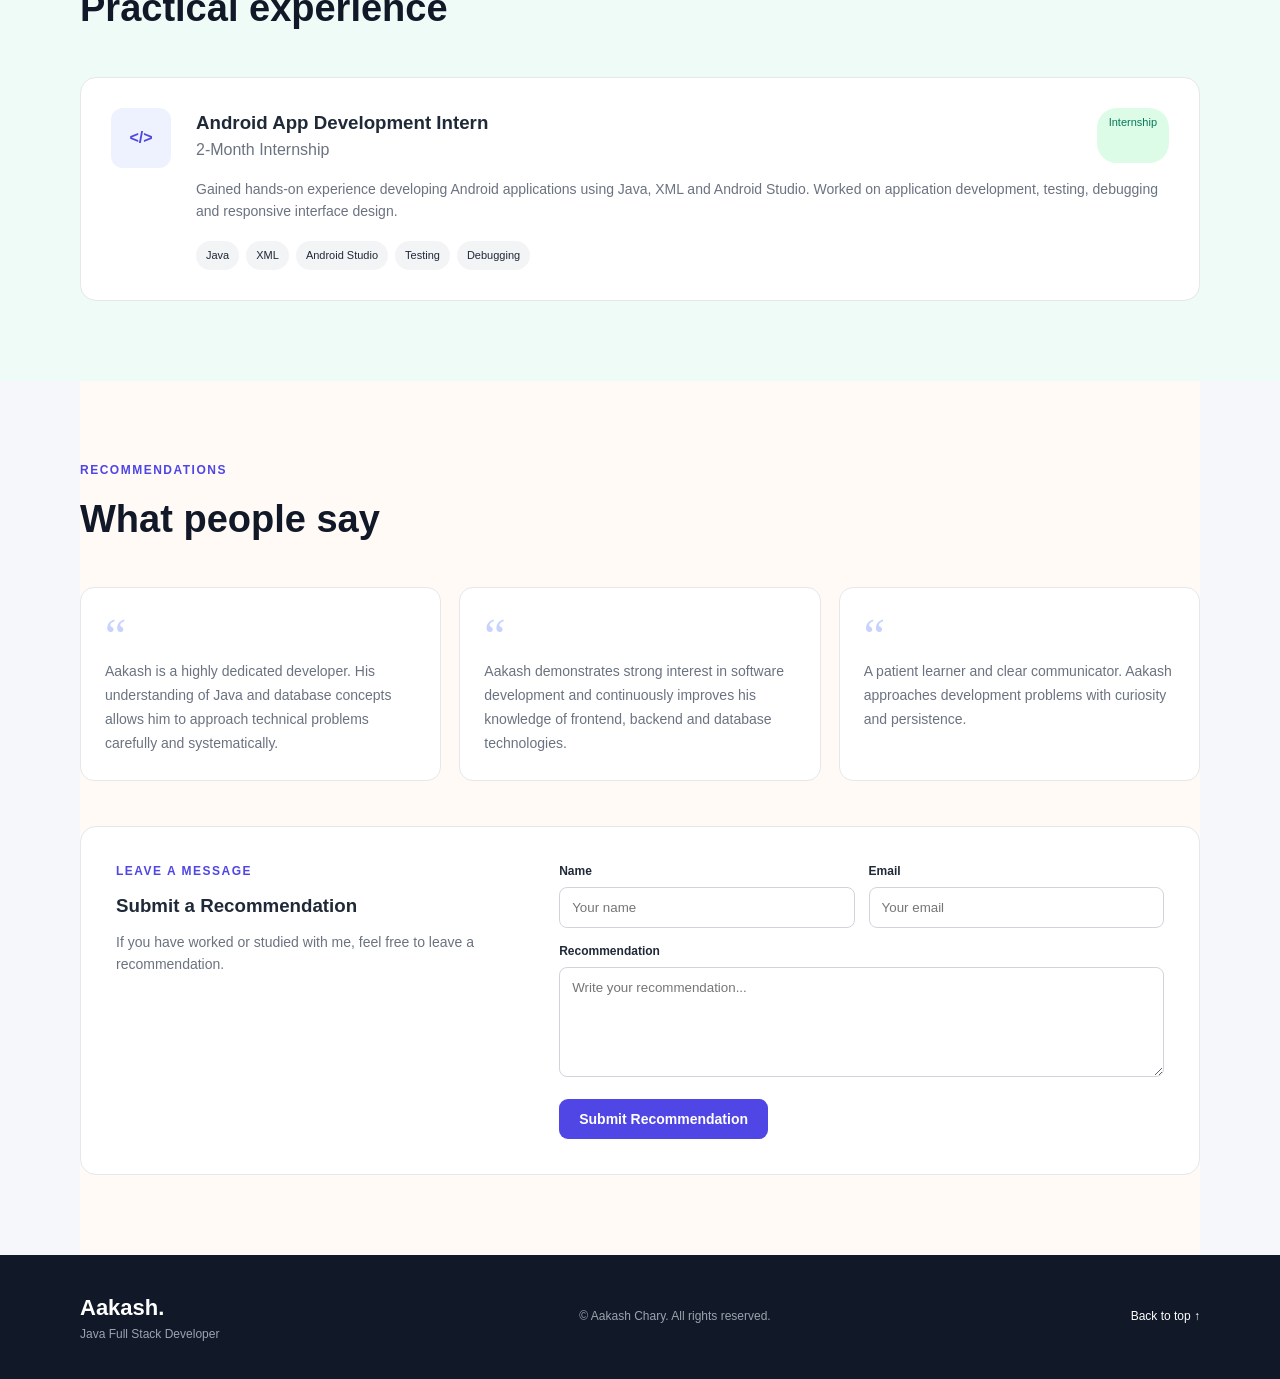
==== commit 064ac578: "Update index.html" ====
--- a/index.html
+++ b/index.html
@@ -1,17 +1,4 @@
 <!DOCTYPE html>
-
-<html lang="en">
-
-<head>
-    <meta charset="UTF-8">
-
-<meta name="viewport"
-      content="width=device-width, initial-scale=1.0">
-
-<meta name="description"
-      content="Portfolio of Aakash Chary - Java Full Stack Developer">
-
-<title>Aakash Chary | Java Full Stack Developer</title><!DOCTYPE html>
 
 <html lang="en">
 
@@ -989,975 +976,3 @@
 </body>
 
 </html>
-
-<link rel="stylesheet" href="style.css">
-
-<script src="script.js" defer></script>
-
-
-</head>
-
-<body id="home">
-
-
-<!-- Recommendation Popup -->
-<div id="popup" class="popup">
-
-    <div class="popup-icon">
-        ✓
-    </div>
-
-    <div>
-        <strong>Thank you!</strong>
-        <p>Your recommendation has been added.</p>
-    </div>
-
-    <button
-        type="button"
-        onclick="showPopup(false)"
-        aria-label="Close notification"
-    >
-        ×
-    </button>
-
-</div>
-
-
-<!-- Navigation -->
-<header class="header">
-
-    <nav class="navbar">
-
-        <a href="#home" class="logo">
-            Aakash<span>.</span>
-        </a>
-
-        <button
-            class="menu-button"
-            id="menuButton"
-            aria-label="Open navigation menu"
-        >
-            ☰
-        </button>
-
-        <ul class="nav-links" id="navLinks">
-
-            <li>
-                <a href="#home">Home</a>
-            </li>
-
-            <li>
-                <a href="#about">About</a>
-            </li>
-
-            <li>
-                <a href="#skills">Skills</a>
-            </li>
-
-            <li>
-                <a href="#projects">Projects</a>
-            </li>
-
-            <li>
-                <a href="#experience">Experience</a>
-            </li>
-
-            <li>
-                <a href="#recommendations">
-                    Recommendations
-                </a>
-            </li>
-
-        </ul>
-
-    </nav>
-
-</header>
-
-
-<main>
-
-    <!-- HERO -->
-    <section class="hero section-container">
-
-        <div class="hero-content">
-
-            <p class="small-heading">
-                JAVA FULL STACK DEVELOPER
-            </p>
-
-            <h1>
-                Hi, I'm
-                <span>Aakash Chary.</span>
-            </h1>
-
-            <p class="hero-description">
-                Computer Science graduate focused on building
-                clean, reliable and user-friendly applications
-                using Java, Spring technologies, PostgreSQL
-                and modern web development tools.
-            </p>
-
-            <div class="hero-buttons">
-
-                <a
-                    href="#projects"
-                    class="button button-primary"
-                >
-                    View Projects
-                </a>
-
-                <a
-                    href="https://github.com/aakashkamsahamnida"
-                    target="_blank"
-                    rel="noopener noreferrer"
-                    class="button button-secondary"
-                >
-                    GitHub ↗
-                </a>
-
-
-    <a href= "https://www.linkedin.com/in/aakashnarayandas/"
-       target="_blank"
-       rel="noopener noreferrer"
-       class="button button-secondary">
-        LinkedIn ↗
-    </a>
-
-            </div>
-
-            <div class="hero-tags">
-                <span>Java</span>
-                <span>Spring</span>
-                <span>PostgreSQL</span>
-                <span>JavaScript</span>
-            </div>
-
-        </div>
-
-
-        <div class="hero-image-wrapper">
-
-            <div class="image-background"></div>
-
-            <img
-                src="profile.jpg"
-                alt="Aakash Chary"
-                class="hero-image"
-            >
-
-        </div>
-
-    </section>
-
-
-    <!-- ABOUT -->
-    <section
-        id="about"
-        class="section section-container"
-    >
-
-        <div class="section-title">
-            <p>ABOUT ME</p>
-            <h2>A little about who I am</h2>
-        </div>
-
-
-        <div class="about-grid">
-
-            <div class="about-content">
-
-                <p>
-                    I am a Computer Science graduate aspiring
-                    to build my career as a Java Full Stack
-                    Developer. I have knowledge of Java,
-                    HTML, CSS, JavaScript, SQL, PostgreSQL
-                    and software development concepts.
-                </p>
-
-                <p>
-                    I have also worked with technologies and tools
-                    including Spring, Thymeleaf, Maven, IntelliJ IDEA,
-                    Git and GitHub.
-                </p>
-
-                <p>
-                    I enjoy understanding how complete applications
-                    work from user interfaces to backend logic and
-                    databases, and I continuously improve my skills
-                    through practical projects and hands-on learning.
-                </p>
-
-            </div>
-
-
-            <div class="about-details">
-
-                <div class="detail-card">
-
-                    <span class="detail-number">01</span>
-
-                    <div>
-                        <h3>Development</h3>
-                        <p>Java Full Stack</p>
-                    </div>
-
-                </div>
-
-
-                <div class="detail-card">
-
-                    <span class="detail-number">02</span>
-
-                    <div>
-                        <h3>Database</h3>
-                        <p>PostgreSQL & SQL</p>
-                    </div>
-
-                </div>
-
-
-                <div class="detail-card">
-
-                    <span class="detail-number">03</span>
-
-                    <div>
-                        <h3>Experience</h3>
-                        <p>Android Internship</p>
-                    </div>
-
-                </div>
-
-
-                <div class="detail-card">
-
-                    <span class="detail-number">04</span>
-
-                    <div>
-                        <h3>Focus</h3>
-                        <p>Backend & Full Stack</p>
-                    </div>
-
-                </div>
-
-            </div>
-
-        </div>
-
-    </section>
-
-
-    <!-- SKILLS -->
-    <section
-        id="skills"
-        class="section skills-section"
-    >
-
-        <div class="section-container">
-
-            <div class="section-title">
-                <p>MY SKILLS</p>
-                <h2>Technologies I work with</h2>
-            </div>
-
-
-            <div class="skills-grid">
-
-                <div class="skill-card">
-
-                    <img
-                        src="Java-Logo.png"
-                        alt="Java Logo"
-                    >
-
-                    <div>
-                        <h3>Java</h3>
-                        <p>Backend Development</p>
-                    </div>
-
-                </div>
-
-
-                <div class="skill-card">
-
-                    <img
-                        src="spring-logo.png"
-                        alt="spring Logo"
-                    >
-
-                    <div>
-                        <h3>Spring</h3>
-                        <p>Web Applications</p>
-                    </div>
-
-                </div>
-
-
-                <div class="skill-card">
-
-                    <img
-                        src="sql-logo.png"
-                        alt="PostgreSQL Logo"
-                    >
-
-                    <div>
-                        <h3>PostgreSQL</h3>
-                        <p>Database</p>
-                    </div>
-
-                </div>
-
-
-                <div class="skill-card">
-
-                    <img
-                        src="HTMl-logo.png"
-                        alt="HTML Logo"
-                    >
-
-                    <div>
-                        <h3>HTML5</h3>
-                        <p>Frontend Structure</p>
-                    </div>
-
-                </div>
-
-
-                <div class="skill-card">
-
-                    <img
-                        src="CSSLogo.jpg"
-                        alt="CSS Logo"
-                    >
-
-                    <div>
-                        <h3>CSS3</h3>
-                        <p>Modern Styling</p>
-                    </div>
-
-                </div>
-
-
-                <div class="skill-card">
-
-                    <img
-                        src="javascript-logo.png"
-                        alt="JavaScript Logo"
-                    >
-
-                    <div>
-                        <h3>JavaScript</h3>
-                        <p>Web Interactivity</p>
-                    </div>
-
-                </div>
-
-
-                <div class="skill-card">
-
-                     <img
-                        src="git-logo.png"
-                        alt="git Logo"
-                    >
-
-                    <div>
-                        <h3>Git & GitHub</h3>
-                        <p>Version Control</p>
-                    </div>
-
-                </div>
-
-
-                <div class="skill-card">
-
-                   <img
-                        src="maven-logo.png"
-                        alt="maven Logo"
-                    >
-
-
-                    <div>
-                        <h3>Maven</h3>
-                        <p>Build Management</p>
-                    </div>
-
-                </div>
-
-            </div>
-
-        </div>
-
-    </section>
-
-
-    <!-- PROJECTS -->
-    <section
-        id="projects"
-        class="section section-container"
-    >
-
-        <div class="section-title">
-
-            <p>PROJECTS</p>
-
-            <h2>
-                Projects I've built
-            </h2>
-
-            <p class="section-description">
-                A selection of projects demonstrating my experience
-                with Java development, databases, backend systems,
-                graph technologies and version control.
-            </p>
-
-        </div>
-
-
-        <div class="projects-grid">
-
-
-            <!-- PROJECT 1 -->
-            <article class="project-card featured-project">
-
-                <div class="project-top clinic-project">
-
-                    <div class="project-top-row">
-
-                        <span class="project-number">
-                            01
-                        </span>
-
-                        <span class="featured-badge">
-                            Featured Project
-                        </span>
-
-                    </div>
-
-                    <div>
-
-                        <p class="project-small-title">
-                            JAVA • DATABASE • DEVOPS
-                        </p>
-
-                        <h3>
-                            Smart Clinic
-                            Management System
-                        </h3>
-
-                    </div>
-<!-- PROJECT IMAGE -->
-        <img
-            src="smart-clinic-project.png"
-            alt="Smart Clinic Management System"
-            class="project-preview featured-preview"
-        >
-
-
-    </div>
-                </div>
-
-
-                <div class="project-body">
-
-                    <p class="project-category">
-                        JAVA CAPSTONE PROJECT
-                    </p>
-
-                    <h3>
-                        Smart Clinic Management System
-                    </h3>
-
-                    <p class="project-description">
-                        A clinic management backend application built
-                        with Java and Spring Boot. The system manages
-                        healthcare-related operational data using MySQL,
-                        while MongoDB supports flexible prescription
-                        and medication documents. Docker and GitHub
-                        Actions support deployment and development workflow.
-                    </p>
-
-
-                    <div class="project-technologies">
-
-                        <span>Java 17</span>
-                        <span>Spring Boot</span>
-                        <span>Spring Data JPA</span>
-                        <span>MySQL</span>
-                        <span>MongoDB</span>
-                        <span>Maven</span>
-                        <span>Docker</span>
-                        <span>GitHub Actions</span>
-
-                    </div>
-
-
-                    <div class="project-links">
-
-                        <a
-                            href="https://github.com/aakashkamsahamnida/java-database-capstone"
-                            target="_blank"
-                            rel="noopener noreferrer"
-                        >
-                            View on GitHub
-                            <span>↗</span>
-                        </a>
-
-                    </div>
-
-                </div>
-
-            </article>
-
-
-            <!-- PROJECT 2 -->
-            <article class="project-card">
-
-                <div class="project-top supply-project">
-
-                    <div class="project-top-row">
-
-                        <span class="project-number">
-                            02
-                        </span>
-
-                        <span class="project-type">
-                            GRAPH DATABASE
-                        </span>
-
-                    </div>
-
-
-                    <div>
-
-                        <p class="project-small-title">
-                            SUPPLY CHAIN • DATA
-                        </p>
-
-                        <h3>
-                            Supply Chain
-                            Risk Graph
-                        </h3>
-
-                    </div>
-
-                </div>
-
-
-                <div class="project-body">
-
-                    <p class="project-category">
-                        GRAPH DATABASE APPLICATION
-                    </p>
-
-                    <h3>
-                        Supply Chain Provenance
-                        & Risk Graph Tracker
-                    </h3>
-
-                    <p class="project-description">
-                        A graph-based application designed to trace
-                        supply-chain component lineage and identify
-                        raw-material compliance risks using relationships
-                        between products, components, materials and suppliers.
-                    </p>
-
-
-                    <div class="project-technologies">
-
-                        <span>JavaScript</span>
-                        <span>Graph Database</span>
-                        <span>Cypher</span>
-                        <span>Supply Chain</span>
-
-                    </div>
-
-
-                    <div class="project-links">
-
-                        <a
-                            href="https://github.com/aakashkamsahamnida/supply-chain-graph"
-                            target="_blank"
-                            rel="noopener noreferrer"
-                        >
-                            View on GitHub
-                            <span>↗</span>
-                        </a>
-
-                    </div>
-
-                </div>
-
-            </article>
-
-
-            <!-- PROJECT 3 -->
-            <article class="project-card">
-
-                <div class="project-top logistics-project">
-
-                    <div class="project-top-row">
-
-                        <span class="project-number">
-                            03
-                        </span>
-
-                        <span class="project-type">
-                            PYTHON
-                        </span>
-
-                    </div>
-
-
-                    <div>
-
-                        <p class="project-small-title">
-                            LOGISTICS • PROGRAMMING
-                        </p>
-
-                        <h3>
-                            Logistics
-                            Shipping Rates
-                        </h3>
-
-                    </div>
-
-                </div>
-
-
-                <div class="project-body">
-
-                    <p class="project-category">
-                        PYTHON PROJECT
-                    </p>
-
-                    <h3>
-                        Logistics Shipping
-                        Cost Calculator
-                    </h3>
-
-                    <p class="project-description">
-                        A Python-based shipping cost calculator
-                        created as part of a structured open-source
-                        repository with project documentation,
-                        contribution guidelines and licensing.
-                    </p>
-
-
-                    <div class="project-technologies">
-
-                        <span>Python</span>
-                        <span>Git</span>
-                        <span>GitHub</span>
-                        <span>Open Source</span>
-
-                    </div>
-
-
-                    <div class="project-links">
-
-                        <a
-                            href="https://github.com/aakashkamsahamnida/LogisticsShippingRates"
-                            target="_blank"
-                            rel="noopener noreferrer"
-                        >
-                            View on GitHub
-                            <span>↗</span>
-                        </a>
-
-                    </div>
-
-                </div>
-
-            </article>
-
-        </div>
-
-
-        <div class="all-projects-link">
-
-            <p>
-                Want to see more of my work?
-            </p>
-
-            <a
-                href="https://github.com/aakashkamsahamnida"
-                target="_blank"
-                rel="noopener noreferrer"
-                class="button button-secondary"
-            >
-                View My GitHub ↗
-            </a>
-
-        </div>
-
-    </section>
-
-
-    <!-- EXPERIENCE -->
-    <section
-        id="experience"
-        class="section experience-section"
-    >
-
-        <div class="section-container">
-
-            <div class="section-title">
-                <p>EXPERIENCE</p>
-                <h2>Practical experience</h2>
-            </div>
-
-
-            <div class="experience-card">
-
-                <div class="experience-icon">
-                    &lt;/&gt;
-                </div>
-
-
-                <div class="experience-content">
-
-                    <div class="experience-title">
-
-                        <div>
-
-                            <h3>
-                                Android App Development Intern
-                            </h3>
-
-                            <p>
-                                2-Month Internship
-                            </p>
-
-                        </div>
-
-
-                        <span class="experience-badge">
-                            Internship
-                        </span>
-
-                    </div>
-
-
-                    <p>
-                        Gained hands-on experience developing Android
-                        applications using Java, XML and Android Studio.
-                        Worked on application development, testing,
-                        debugging and responsive interface design.
-                    </p>
-
-
-                    <div class="experience-skills">
-
-                        <span>Java</span>
-                        <span>XML</span>
-                        <span>Android Studio</span>
-                        <span>Testing</span>
-                        <span>Debugging</span>
-
-                    </div>
-
-                </div>
-
-            </div>
-
-        </div>
-
-    </section>
-
-
-    <!-- RECOMMENDATIONS -->
-    <section
-        id="recommendations"
-        class="section section-container"
-    >
-
-        <div class="section-title">
-
-            <p>RECOMMENDATIONS</p>
-
-            <h2>
-                What people say
-            </h2>
-
-        </div>
-
-
-        <div
-            id="all_recommendations"
-            class="recommendations-grid"
-        >
-
-            <article class="recommendation-card">
-
-                <div class="quote">
-                    “
-                </div>
-
-                <p class="rec-text">
-                    Aakash is a highly dedicated developer.
-                    His understanding of Java and database
-                    concepts allows him to approach technical
-                    problems carefully and systematically.
-                </p>
-
-            </article>
-
-
-            <article class="recommendation-card">
-
-                <div class="quote">
-                    “
-                </div>
-
-                <p class="rec-text">
-                    Aakash demonstrates strong interest in
-                    software development and continuously
-                    improves his knowledge of frontend,
-                    backend and database technologies.
-                </p>
-
-            </article>
-
-
-            <article class="recommendation-card">
-
-                <div class="quote">
-                    “
-                </div>
-
-                <p class="rec-text">
-                    A patient learner and clear communicator.
-                    Aakash approaches development problems
-                    with curiosity and persistence.
-                </p>
-
-            </article>
-
-        </div>
-
-
-        <div class="recommendation-form-container">
-
-            <div class="recommendation-info">
-
-                <p class="small-heading">
-                    LEAVE A MESSAGE
-                </p>
-
-                <h3>
-                    Submit a Recommendation
-                </h3>
-
-                <p>
-                    If you have worked or studied with me,
-                    feel free to leave a recommendation.
-                </p>
-
-            </div>
-
-
-            <form id="recommendation_form">
-
-                <div class="form-row">
-
-                    <div class="form-group">
-
-                        <label for="new_name">
-                            Name
-                        </label>
-
-                        <input
-                            type="text"
-                            id="new_name"
-                            placeholder="Your name"
-                            required
-                        >
-
-                    </div>
-
-
-                    <div class="form-group">
-
-                        <label for="new_email">
-                            Email
-                        </label>
-
-                        <input
-                            type="email"
-                            id="new_email"
-                            placeholder="Your email"
-                            required
-                        >
-
-                    </div>
-
-                </div>
-
-
-                <div class="form-group">
-
-                    <label for="new_recommendation">
-                        Recommendation
-                    </label>
-
-                    <textarea
-                        id="new_recommendation"
-                        placeholder="Write your recommendation..."
-                        required
-                    ></textarea>
-
-                </div>
-
-
-                <button
-                    type="submit"
-                    class="button button-primary"
-                >
-                    Submit Recommendation
-                </button>
-
-            </form>
-
-        </div>
-
-    </section>
-
-</main>
-
-
-<!-- FOOTER -->
-<footer class="footer">
-
-    <div class="section-container footer-content">
-
-        <div>
-
-            <a href="#home" class="footer-logo">
-                Aakash<span>.</span>
-            </a>
-
-            <p>
-                Java Full Stack Developer
-            </p>
-
-        </div>
-
-
-        <p>
-            © <span id="currentYear"></span>
-            Aakash Chary. All rights reserved.
-        </p>
-
-
-        <a href="#home" class="back-top">
-            Back to top ↑
-        </a>
-
-    </div>
-
-</footer>
-
-
-</body>
-
-</html>
